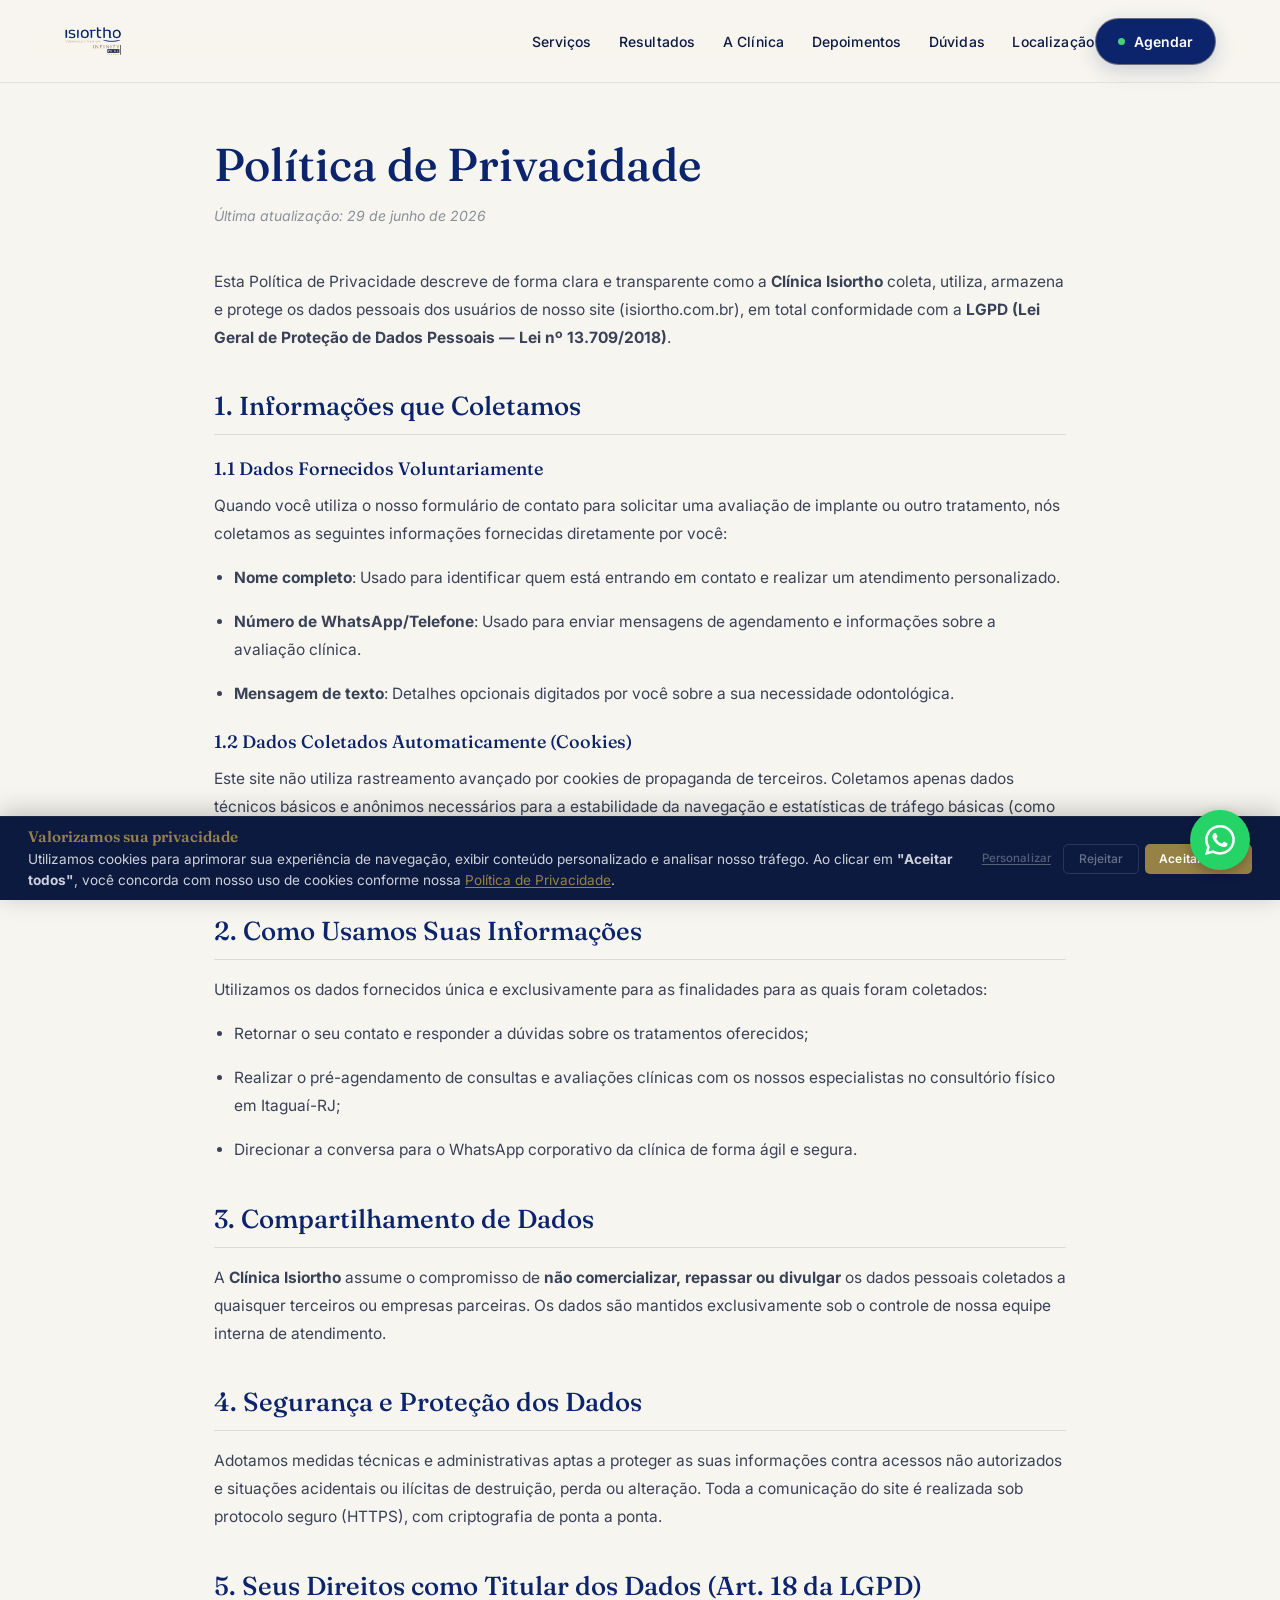
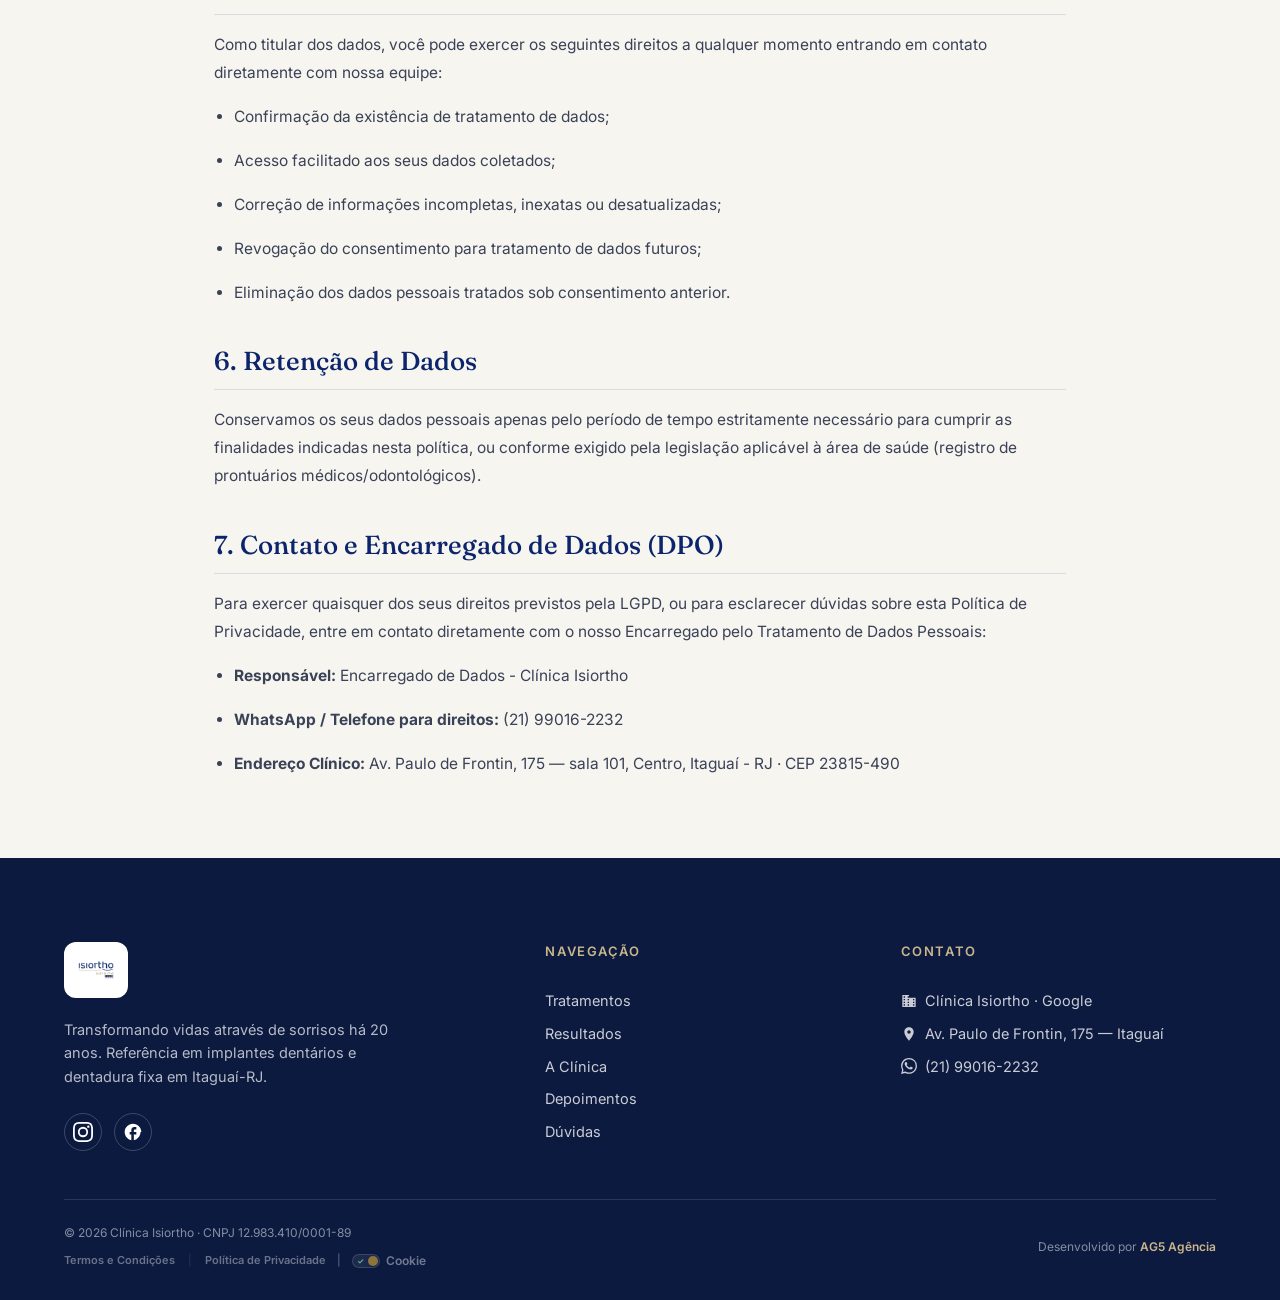
==== politica-de-privacidade.html @ 0ac26c92 "init: landing page Isiortho Odontologia Premium" ====
<!DOCTYPE html>
<html lang="pt-BR">
<head>
  <meta charset="UTF-8">
  <meta name="viewport" content="width=device-width, initial-scale=1.0">
  <title>Política de Privacidade - Clínica Isiortho</title>
  <meta name="description" content="Diretrizes de privacidade e proteção de dados da Clínica Isiortho Odontologia Premium, em total conformidade com a LGPD.">
  <link rel="shortcut icon" href="Assets/favicon-isiortho.ico" type="image/x-icon">
  <link rel="preconnect" href="https://fonts.googleapis.com">
  <link rel="preconnect" href="https://fonts.gstatic.com" crossorigin>
  <link href="https://fonts.googleapis.com/css2?family=Fraunces:ital,opsz,wght@0,9..144,400;0,9..144,500;0,9..144,600;0,9..144,700;1,9..144,400;1,9..144,500&family=Inter:wght@400;500;600;700&display=swap" rel="stylesheet">
  <link rel="stylesheet" href="style.css">
  <link rel="stylesheet" href="cookie-banner.css">
  <style>
    .legal-content {
      max-width: 900px;
      margin: 140px auto 80px;
      padding: 0 24px;
      color: var(--text);
    }
    .legal-content h1 {
      font-family: var(--font-title);
      font-weight: 500;
      color: var(--navy);
      font-size: clamp(32px, 4vw, 46px);
      line-height: 1.1;
      margin-bottom: 12px;
    }
    .legal-content .update-date {
      font-size: 14px;
      font-style: italic;
      color: var(--gray);
      margin-bottom: 40px;
    }
    .legal-content h2 {
      font-family: var(--font-title);
      font-weight: 500;
      color: var(--navy);
      font-size: clamp(20px, 2.5vw, 26px);
      margin-top: 36px;
      margin-bottom: 16px;
      border-bottom: 1px solid rgba(12, 36, 108, 0.12);
      padding-bottom: 8px;
    }
    .legal-content h3 {
      font-family: var(--font-title);
      font-weight: 500;
      color: var(--navy);
      font-size: 18px;
      margin-top: 20px;
      margin-bottom: 10px;
    }
    .legal-content p, .legal-content li {
      font-size: 15.5px;
      line-height: 1.8;
      margin-bottom: 16px;
    }
    .legal-content ul {
      margin-left: 20px;
      margin-bottom: 16px;
    }
    .nav.is-solid-always {
      background: rgba(247, 245, 239, 0.94);
      backdrop-filter: blur(14px);
      box-shadow: 0 1px 0 rgba(12, 36, 108, 0.08);
      padding: 12px var(--pad-x);
    }
  </style>
</head>
<body>

<!-- NAVBAR -->
<header class="nav is-solid-always" id="nav">
  <a href="index.html" class="nav__logo">
    <picture>
      <source media="(max-width: 920px)" srcset="Assets/logo-mobile-isiortho.webp">
      <img src="Assets/logo-desktop-isiortho.webp" alt="Isiortho Odontologia Premium">
    </picture>
  </a>
  <nav class="nav__links">
    <a href="index.html#servicos">Serviços</a>
    <a href="index.html#galeria">Resultados</a>
    <a href="index.html#sobre">A Clínica</a>
    <a href="index.html#depoimentos">Depoimentos</a>
    <a href="index.html#faq">Dúvidas</a>
    <a href="index.html#localizacao">Localização</a>
  </nav>
  <a href="https://wa.me/5521990162232?text=Ol%C3%A1%2C%20vim%20atrav%C3%A9s%20do%20site%20e%20gostaria%20de%20uma%20informa%C3%A7%C3%A3o." target="_blank" rel="noopener" class="btn-cta nav__cta"><span class="dot"></span>Agendar</a>
</header>

<main class="legal-content">
  <h1>Política de Privacidade</h1>
  <p class="update-date">Última atualização: 29 de junho de 2026</p>
  <p>Esta Política de Privacidade descreve de forma clara e transparente como a <strong>Clínica Isiortho</strong> coleta, utiliza, armazena e protege os dados pessoais dos usuários de nosso site (isiortho.com.br), em total conformidade com a <strong>LGPD (Lei Geral de Proteção de Dados Pessoais — Lei nº 13.709/2018)</strong>.</p>

  <section>
    <h2>1. Informações que Coletamos</h2>
    <h3>1.1 Dados Fornecidos Voluntariamente</h3>
    <p>Quando você utiliza o nosso formulário de contato para solicitar uma avaliação de implante ou outro tratamento, nós coletamos as seguintes informações fornecidas diretamente por você:</p>
    <ul>
      <li><strong>Nome completo</strong>: Usado para identificar quem está entrando em contato e realizar um atendimento personalizado.</li>
      <li><strong>Número de WhatsApp/Telefone</strong>: Usado para enviar mensagens de agendamento e informações sobre a avaliação clínica.</li>
      <li><strong>Mensagem de texto</strong>: Detalhes opcionais digitados por você sobre a sua necessidade odontológica.</li>
    </ul>
    
    <h3>1.2 Dados Coletados Automaticamente (Cookies)</h3>
    <p>Este site não utiliza rastreamento avançado por cookies de propaganda de terceiros. Coletamos apenas dados técnicos básicos e anônimos necessários para a estabilidade da navegação e estatísticas de tráfego básicas (como navegador utilizado, tipo de dispositivo e páginas visitadas) para fins de melhoria de usabilidade e segurança da aplicação.</p>
  </section>

  <section>
    <h2>2. Como Usamos Suas Informações</h2>
    <p>Utilizamos os dados fornecidos única e exclusivamente para as finalidades para as quais foram coletados:</p>
    <ul>
      <li>Retornar o seu contato e responder a dúvidas sobre os tratamentos oferecidos;</li>
      <li>Realizar o pré-agendamento de consultas e avaliações clínicas com os nossos especialistas no consultório físico em Itaguaí-RJ;</li>
      <li>Direcionar a conversa para o WhatsApp corporativo da clínica de forma ágil e segura.</li>
    </ul>
  </section>

  <section>
    <h2>3. Compartilhamento de Dados</h2>
    <p>A <strong>Clínica Isiortho</strong> assume o compromisso de <strong>não comercializar, repassar ou divulgar</strong> os dados pessoais coletados a quaisquer terceiros ou empresas parceiras. Os dados são mantidos exclusivamente sob o controle de nossa equipe interna de atendimento.</p>
  </section>

  <section>
    <h2>4. Segurança e Proteção dos Dados</h2>
    <p>Adotamos medidas técnicas e administrativas aptas a proteger as suas informações contra acessos não autorizados e situações acidentais ou ilícitas de destruição, perda ou alteração. Toda a comunicação do site é realizada sob protocolo seguro (HTTPS), com criptografia de ponta a ponta.</p>
  </section>

  <section>
    <h2>5. Seus Direitos como Titular dos Dados (Art. 18 da LGPD)</h2>
    <p>Como titular dos dados, você pode exercer os seguintes direitos a qualquer momento entrando em contato diretamente com nossa equipe:</p>
    <ul>
      <li>Confirmação da existência de tratamento de dados;</li>
      <li>Acesso facilitado aos seus dados coletados;</li>
      <li>Correção de informações incompletas, inexatas ou desatualizadas;</li>
      <li>Revogação do consentimento para tratamento de dados futuros;</li>
      <li>Eliminação dos dados pessoais tratados sob consentimento anterior.</li>
    </ul>
  </section>

  <section>
    <h2>6. Retenção de Dados</h2>
    <p>Conservamos os seus dados pessoais apenas pelo período de tempo estritamente necessário para cumprir as finalidades indicadas nesta política, ou conforme exigido pela legislação aplicável à área de saúde (registro de prontuários médicos/odontológicos).</p>
  </section>

  <section>
    <h2>7. Contato e Encarregado de Dados (DPO)</h2>
    <p>Para exercer quaisquer dos seus direitos previstos pela LGPD, ou para esclarecer dúvidas sobre esta Política de Privacidade, entre em contato diretamente com o nosso Encarregado pelo Tratamento de Dados Pessoais:</p>
    <ul>
      <li><strong>Responsável:</strong> Encarregado de Dados - Clínica Isiortho</li>
      <li><strong>WhatsApp / Telefone para direitos:</strong> (21) 99016-2232</li>
      <li><strong>Endereço Clínico:</strong> Av. Paulo de Frontin, 175 — sala 101, Centro, Itaguaí - RJ · CEP 23815-490</li>
    </ul>
  </section>
</main>

<!-- FOOTER -->
<footer class="footer">
  <div class="footer__top">
    <div class="footer__brand">
      <img src="Assets/logo-desktop-isiortho.webp" alt="Isiortho">
      <p>Transformando vidas através de sorrisos há 20 anos. Referência em implantes dentários e dentadura fixa em Itaguaí-RJ.</p>
      <div class="footer__social" style="margin-top: 1.5rem;">
        <a href="https://www.instagram.com/isiorthoitaguai/" target="_blank" rel="noopener" aria-label="Instagram">
          <svg viewBox="0 0 24 24" width="20" height="20" fill="currentColor"><path d="M12 2.163c3.204 0 3.584.012 4.85.07 3.252.148 4.771 1.691 4.919 4.919.058 1.265.069 1.645.069 4.849 0 3.205-.012 3.584-.069 4.849-.149 3.225-1.664 4.771-4.919 4.919-1.266.058-1.644.07-4.85.07-3.204 0-3.584-.012-4.849-.07-3.26-.149-4.771-1.699-4.919-4.92-.058-1.265-.07-1.644-.07-4.849 0-3.204.013-3.583.07-4.849.149-3.227 1.664-4.771 4.919-4.919 1.266-.057 1.645-.069 4.849-.069zM12 0C8.741 0 8.333.014 7.053.072 2.695.272.273 2.69.073 7.051.014 8.333 0 8.741 0 12c0 3.259.014 3.668.072 4.948.2 4.358 2.618 6.78 6.98 6.98 1.281.058 1.689.072 4.948.072 3.259 0 3.668-.014 4.948-.072 4.354-.2 6.782-2.618 6.979-6.98.059-1.28.073-1.689.073-4.948 0-3.259-.014-3.667-.072-4.947-.196-4.354-2.617-6.78-6.979-6.98C15.668.014 15.259 0 12 0zm0 5.838a6.162 6.162 0 1 0 0 12.324 6.162 6.162 0 0 0 0-12.324zM12 16a4 4 0 1 1 0-8 4 4 0 0 1 0 8zm6.406-11.845a1.44 1.44 0 1 0 0 2.881 1.44 1.44 0 0 0 0-2.881z"/></svg>
        </a>
        <a href="https://web.facebook.com/isiortho/" target="_blank" rel="noopener" aria-label="Facebook">
          <svg viewBox="0 0 24 24" width="20" height="20" fill="currentColor"><path d="M22 12c0-5.52-4.48-10-10-10S2 6.48 2 12c0 4.84 3.44 8.87 8 9.8V15H8v-3h2V9.5C10 7.57 11.57 6 13.5 6H16v3h-2c-.55 0-1 .45-1 1V12h3v3h-3v6.8c4.56-.93 8-4.96 8-9.8z"/></svg>
        </a>
      </div>
    </div>
    <div class="footer__col">
      <div class="footer__h">Navegação</div>
      <a href="index.html#servicos">Tratamentos</a>
      <a href="index.html#galeria">Resultados</a>
      <a href="index.html#sobre">A Clínica</a>
      <a href="index.html#depoimentos">Depoimentos</a>
      <a href="index.html#faq">Dúvidas</a>
    </div>
    <div class="footer__col">
      <div class="footer__h">Contato</div>
      
      <a href="https://share.google/BobRHgXNTQCDAgNDg" target="_blank" rel="noopener noreferrer" style="display: inline-flex; align-items: center; gap: 0.5rem;">
        <svg viewBox="0 0 24 24" width="16" height="16" fill="currentColor" style="flex-shrink:0;"><path d="M12 7V3H2v18h20V7H12zM6 19H4v-2h2v2zm0-4H4v-2h2v2zm0-4H4V9h2v2zm0-4H4V5h2v2zm6 12h-2v-2h2v2zm0-4h-2v-2h2v2zm0-4h-2V9h2v2zm0-4h-2V5h2v2zm8 12h-2v-2h2v2zm0-4h-2v-2h2v2zm0-4h-2V9h2v2z"/></svg>
        <span>Clínica Isiortho · Google</span>
      </a>
      
      <a href="https://www.google.com/maps?daddr=Av.+Paulo+de+Frontin,+175+-+101+-+Centro,+Itagua%C3%AD+-+RJ,+23815-490" target="_blank" rel="noopener noreferrer" style="display: inline-flex; align-items: center; gap: 0.5rem;">
        <svg viewBox="0 0 24 24" width="16" height="16" fill="currentColor" style="flex-shrink:0;"><path d="M12 2C8.13 2 5 5.13 5 9c0 5.25 7 13 7 13s7-7.75 7-13c0-3.87-3.13-7-7-7zm0 9.5c-1.38 0-2.5-1.12-2.5-2.5s1.12-2.5 2.5-2.5 2.5 1.12 2.5 2.5-1.12 2.5-2.5 2.5z"/></svg>
        <span>Av. Paulo de Frontin, 175 — Itaguaí</span>
      </a>
      
      <a href="https://wa.me/5521990162232?text=Ol%C3%A1%2C%20vim%20atrav%C3%A9s%20do%20site%20e%20gostaria%20de%20uma%20informa%C3%A7%C3%A3o." target="_blank" rel="noopener" style="display: inline-flex; align-items: center; gap: 0.5rem;">
        <svg viewBox="0 0 24 24" width="16" height="16" fill="currentColor" style="flex-shrink:0;"><path d="M.06 24l1.68-6.13A11.86 11.86 0 0 1 .14 11.9C.14 5.34 5.48 0 12.04 0a11.82 11.82 0 0 1 8.4 3.49 11.8 11.8 0 0 1 3.48 8.42c0 6.56-5.34 11.9-11.9 11.9a11.9 11.9 0 0 1-5.68-1.45L.06 24zM6.6 20.13c1.68 1 3.28 1.6 5.43 1.6 5.45 0 9.9-4.43 9.9-9.9a9.9 9.9 0 0 0-16.9-7A9.82 9.82 0 0 0 2.14 11.9c0 2.24.63 3.92 1.7 5.6l-1 3.63 3.76-1zM17.5 14.3c-.07-.12-.27-.2-.56-.34-.3-.15-1.76-.87-2.03-.97-.27-.1-.47-.15-.67.15-.2.3-.77.97-.94 1.16-.17.2-.35.22-.64.07-.3-.15-1.25-.46-2.38-1.47-.88-.78-1.47-1.76-1.65-2.06-.17-.3-.02-.46.13-.6.13-.14.3-.35.45-.52.15-.18.2-.3.3-.5.1-.2.05-.37-.02-.52-.08-.15-.67-1.6-.92-2.2-.24-.58-.49-.5-.67-.5l-.57-.02c-.2 0-.52.07-.8.37-.27.3-1.04 1.02-1.04 2.48s1.07 2.88 1.22 3.08c.15.2 2.1 3.2 5.08 4.49.71.3 1.26.49 1.7.63.71.22 1.36.2 1.87.12.57-.08 1.76-.72 2-1.41.25-.7.25-1.29.18-1.41z"/></svg>
        <span>(21) 99016-2232</span>
      </a>
    </div>
  </div>
  <div class="footer__credits">
    <div style="display: flex; flex-direction: column; gap: 4px;">
      <span style="font-size: 0.75rem; color: rgba(255,255,255, 0.5);">&copy; 2026 Clínica Isiortho · CNPJ 12.983.410/0001-89</span>
      <div class="footer-legal-links">
        <a href="termos-e-condicoes.html">Termos e Condições</a>
        <span style="margin: 0 10px; opacity: 0.3;">|</span>
        <a href="politica-de-privacidade.html">Política de Privacidade</a>
        <span style="margin: 0 8px;">|</span>
        <a href="#" id="ck-prefs-link" style="text-decoration:none; color:inherit; display:inline-flex; align-items:center; gap:6px; font-size: 0.75rem; color: rgba(255,255,255,0.6);">
          <span id="cookie-toggle" style="display:inline-flex; align-items:center; width:28px; height:14px; background:rgba(255,255,255,0.1); border-radius:10px; padding:2px; border:1px solid rgba(255,255,255,0.2); position:relative; font-size:8px; font-weight:bold;">
            <span style="color:#86EFAC; margin-left:2px;">✓</span>
            <span style="color:#FCA5A5; margin-left:auto; margin-right:2px;">✕</span>
            <span id="cookie-toggle-dot" style="position:absolute; left:15px; width:10px; height:10px; background:#C49A3C; border-radius:50%; box-shadow:0 0 5px rgba(0,0,0,0.3); transition:left 0.2s ease;"></span>
          </span>
          Cookie
        </a>
      </div>
    </div>
    <span style="font-size: 0.75rem; color: rgba(255,255,255, 0.5); white-space: nowrap;">Desenvolvido por <a href="https://www.ag5agencia.com.br" target="_blank" rel="noopener" style="color: var(--champ); font-weight: 600; text-decoration: none; transition: opacity 0.2s ease;">AG5 Agência</a></span>
  </div>
</footer>

<!-- WhatsApp Premium Experience -->
<div class="wa-premium-container">
    <!-- Balão de Mensagem Glassmorphism -->
    <div id="wa-message-bubble" class="wa-bubble">
        <button class="wa-close" id="wa-close-btn" aria-label="Fechar">&times;</button>
        
        <div class="wa-content">
            <div class="wa-header">
                <div class="wa-avatar-wrapper">
                    <img src="Assets/logo-mobile-isiortho.webp" alt="Atendimento Isiortho" class="wa-avatar">
                    <span class="wa-status-dot"></span>
                </div>
                <div class="wa-info">
                    <span class="wa-name">Atendimento Isiortho</span>
                    <span class="wa-status-text">Online agora</span>
                </div>
            </div>

            <!-- Estado de Digitação -->
            <div id="wa-typing" class="wa-typing">
                <span></span><span></span><span></span>
            </div>

            <!-- Mensagem Real (Escondida inicialmente) -->
            <div id="wa-real-message" class="wa-message-text" style="display: none;">
                <p>Olá! Gostaria de tirar dúvidas sobre implantes dentários ou agendar uma avaliação com nossos especialistas?</p>
            </div>
        </div>
    </div>
    
    <!-- Botão Flutuante Orgânico (Mantido Circular) -->
    <a href="https://wa.me/5521990162232?text=Ol%C3%A1%2C%20vim%20atrav%C3%A9s%20do%20site%20e%20gostaria%20de%20uma%20informa%C3%A7%C3%A3o." class="wa-float-btn" target="_blank" rel="noopener noreferrer" id="wa-main-btn" role="button" aria-label="Falar pelo WhatsApp">
        <svg viewBox="0 0 16 16" width="30" height="30" fill="currentColor">
            <path d="M13.601 2.326A7.85 7.85 0 0 0 7.994 0C3.627 0 .068 3.558.064 7.926c0 1.399.366 2.76 1.057 3.965L0 16l4.204-1.102a7.9 7.9 0 0 0 3.79.965h.004c4.368 0 7.926-3.558 7.93-7.93A7.9 7.9 0 0 0 13.6 2.326zM7.994 14.521a6.6 6.6 0 0 1-3.356-.92l-.24-.144-2.494.654.666-2.433-.156-.251a6.56 6.56 0 0 1-1.007-3.505c0-3.626 2.957-6.584 6.591-6.584a6.56 6.56 0 0 1 4.66 1.931 6.56 6.56 0 0 1 1.928 4.66c-.004 3.639-2.961 6.592-6.592 6.592m3.615-4.934c-.197-.099-1.17-.578-1.353-.646-.182-.065-.315-.099-.445.099-.133.197-.513.646-.627.775-.114.133-.232.148-.43.05-.197-.1-.836-.308-1.592-.985-.59-.525-.985-1.175-1.103-1.372-.114-.198-.011-.304.088-.403.087-.088.197-.232.296-.346.1-.114.133-.198.198-.33.065-.134.034-.248-.015-.347-.05-.099-.445-1.076-.612-1.47-.16-.389-.323-.335-.445-.34-.114-.007-.247-.007-.38-.007a.73.73 0 0 0-.529.247c-.182.198-.691.677-.691 1.654s.71 1.916.81 2.049c.098.133 1.394 2.132 3.383 2.992.47.205.84.326 1.129.418.475.152.904.129 1.246.08.38-.058 1.171-.48 1.338-.943.164-.464.164-.86.114-.943-.049-.084-.182-.133-.38-.232"/>
        </svg>
        <span class="wa-badge" id="wa-notification">1</span>
    </a>
</div>

<!-- ========== COOKIE BANNER (LGPD/GDPR) ========== -->
<div id="ck-banner" class="ck-banner" role="dialog" aria-modal="true" aria-label="Aviso de cookies" aria-live="polite" aria-hidden="true">
    <div class="ck-banner__inner">
        <div class="ck-banner__content">
            <h2 class="ck-banner__title">Valorizamos sua privacidade</h2>
            <p class="ck-banner__text">
                Utilizamos cookies para aprimorar sua experiência de navegação, exibir conteúdo
                personalizado e analisar nosso tráfego. Ao clicar em <strong>"Aceitar todos"</strong>,
                você concorda com nosso uso de cookies conforme nossa
                <a href="politica-de-privacidade.html" class="ck-banner__link">Política de Privacidade</a>.
            </p>
        </div>
        <div class="ck-banner__actions">
            <button id="ck-customize" class="ck-btn ck-btn--ghost">Personalizar</button>
            <button id="ck-reject" class="ck-btn ck-btn--outline">Rejeitar</button>
            <button id="ck-accept-all" class="ck-btn ck-btn--primary">Aceitar todos</button>
        </div>
    </div>
</div>

<!-- ========== MODAL DE PERSONALIZAÇÃO ========== -->
<div id="ck-modal" class="ck-modal" role="dialog" aria-modal="true" aria-label="Personalizar preferências de cookies" aria-hidden="true">
    <div class="ck-modal__overlay" id="ck-modal-overlay"></div>
    <div class="ck-modal__box">

        <div class="ck-modal__header">
            <h2 class="ck-modal__title">Personalizar preferências de consentimento</h2>
            <button class="ck-modal__close" id="ck-modal-close" aria-label="Fechar modal">
                <svg width="18" height="18" viewBox="0 0 24 24" fill="none" aria-hidden="true">
                    <path d="M18 6L6 18M6 6l12 12" stroke="currentColor" stroke-width="2" stroke-linecap="round" stroke-linejoin="round" />
                </svg>
            </button>
        </div>

        <div class="ck-modal__body">
            <p class="ck-modal__intro">
                Utilizamos cookies para ajudar você a navegar com eficiência e executar certas funções.
                Os cookies classificados como <strong>"Necessário"</strong> são essenciais para o
                funcionamento básico do site e não podem ser desativados.
            </p>

            <div class="ck-category">
                <div class="ck-category__header">
                    <div class="ck-category__info">
                        <h3 class="ck-category__name">Necessário</h3>
                        <p class="ck-category__desc">
                            Essenciais para o funcionamento do site. Não armazenam dados pessoalmente identificáveis.
                        </p>
                    </div>
                    <span class="ck-category__badge">Sempre ativo</span>
                </div>
            </div>

            <div class="ck-category">
                <div class="ck-category__header">
                    <div class="ck-category__info">
                        <h3 class="ck-category__name">Funcional</h3>
                        <p class="ck-category__desc">
                            Ajudam a executar funcionalidades como compartilhamento em mídia social e recursos de terceiros.
                        </p>
                    </div>
                    <label class="ck-toggle" aria-label="Ativar cookies funcionais">
                        <input type="checkbox" id="ck-functional" name="functional">
                        <span class="ck-toggle__slider"></span>
                    </label>
                </div>
            </div>

            <div class="ck-category">
                <div class="ck-category__header">
                    <div class="ck-category__info">
                        <h3 class="ck-category__name">Analítico</h3>
                        <p class="ck-category__desc">
                            Usados para entender como os visitantes interagem com o site (visitantes, taxa de rejeição, etc.).
                        </p>
                    </div>
                    <label class="ck-toggle" aria-label="Ativar cookies analíticos">
                        <input type="checkbox" id="ck-analytics" name="analytics">
                        <span class="ck-toggle__slider"></span>
                    </label>
                </div>
            </div>

            <div class="ck-category">
                <div class="ck-category__header">
                    <div class="ck-category__info">
                        <h3 class="ck-category__name">Desempenho</h3>
                        <p class="ck-category__desc">
                            Analisam índices de desempenho do site para oferecer melhor experiência ao visitante.
                        </p>
                    </div>
                    <label class="ck-toggle" aria-label="Ativar cookies de desempenho">
                        <input type="checkbox" id="ck-performance" name="performance">
                        <span class="ck-toggle__slider"></span>
                    </label>
                </div>
            </div>

            <div class="ck-category">
                <div class="ck-category__header">
                    <div class="ck-category__info">
                        <h3 class="ck-category__name">Publicidade</h3>
                        <p class="ck-category__desc">
                            Entregam anúncios personalizados com base nas páginas visitadas anteriormente.
                        </p>
                    </div>
                    <label class="ck-toggle" aria-label="Ativar cookies de publicidade">
                        <input type="checkbox" id="ck-advertising" name="advertising">
                        <span class="ck-toggle__slider"></span>
                    </label>
                </div>
            </div>

        </div>

        <div class="ck-modal__footer">
            <button id="ck-modal-reject" class="ck-btn ck-btn--outline">Rejeitar</button>
            <button id="ck-modal-save" class="ck-btn ck-btn--ghost">Salvar Preferências</button>
            <button id="ck-modal-accept-all" class="ck-btn ck-btn--primary">Aceitar todos</button>
        </div>

    </div>
</div>

<button id="ck-prefs-btn" class="ck-prefs-btn" aria-label="Preferências de cookies" style="display:none;">Cookies</button>

<script src="script.js"></script>
<script src="cookie-banner.js" defer></script>
</body>

</body>
</html>
---- style.css ----
/* ===========================================================
   ISIORTHO ODONTOLOGIA PREMIUM — style.css
   Premium Clinical Editorial · marinho + dourado + marfim
   =========================================================== */

:root{
  --navy:#0C246C;
  --navy-d:#0C1A40;
  --gold:#968246;
  --champ:#C9B68C;
  --ivory:#F7F5EF;
  --gray:#8A8F99;
  --ink:#101524;
  --text:#3a4258;

  --font-title:'Fraunces',Georgia,serif;
  --font-body:'Inter',system-ui,-apple-system,sans-serif;

  --pad-x:clamp(24px,5vw,72px);
  --sec-y:clamp(72px,9vw,130px);
  --ease:cubic-bezier(.16,1,.3,1);
}

/* ---------- Base ---------- */
*{box-sizing:border-box;margin:0;padding:0}
html{scroll-behavior:smooth}
body{
  font-family:var(--font-body);
  color:var(--ink);
  background:var(--ivory);
  line-height:1.5;
  overflow-x:hidden;
  -webkit-font-smoothing:antialiased;
}
img{max-width:100%;display:block}
a{color:inherit}
em{font-style:italic}

/* ---------- Shared atoms ---------- */
.eyebrow{
  display:inline-flex;align-items:center;gap:10px;
  font-size:13px;font-weight:600;letter-spacing:.14em;text-transform:uppercase;
  color:var(--gold);margin-bottom:20px;
}
.eyebrow--champ{color:var(--champ)}
.rule{width:30px;height:1.5px;background:var(--gold);display:inline-block}
.eyebrow--champ .rule{background:var(--champ)}

.section-title{
  font-family:var(--font-title);font-weight:500;
  font-size:clamp(28px,3.6vw,50px);line-height:1.1;letter-spacing:-.01em;
  color:var(--navy);text-wrap:balance;
}
.section-title--light{color:#fff}

.btn-cta{
  display:inline-flex;align-items:center;gap:9px;
  background:var(--navy);color:#fff;text-decoration:none;
  font-size:14px;font-weight:600;padding:12px 22px;border-radius:999px;
  border:1px solid rgba(201,182,140,.5);
  box-shadow:0 6px 20px rgba(12,36,108,.18);
  transition:transform .25s var(--ease),box-shadow .25s var(--ease),background .3s var(--ease),border-color .3s var(--ease);
}
.btn-cta:hover{transform:translateY(-2px);background:linear-gradient(135deg,var(--gold),#b89a5a);border-color:transparent;box-shadow:0 14px 32px rgba(150,130,70,.4)}
.btn-cta .dot{width:7px;height:7px;border-radius:50%;background:#43d27a;box-shadow:0 0 0 0 rgba(67,210,122,.5);animation:navDot 2.2s ease-out infinite}
@keyframes navDot{0%{box-shadow:0 0 0 0 rgba(67,210,122,.5)}70%{box-shadow:0 0 0 7px rgba(67,210,122,0)}100%{box-shadow:0 0 0 0 rgba(67,210,122,0)}}

.btn-arrow{
  display:inline-flex;align-items:center;gap:12px;
  background:var(--navy);color:#fff;text-decoration:none;border:0;cursor:pointer;
  font-family:inherit;font-size:15px;font-weight:600;padding:16px 28px;border-radius:999px;
  box-shadow:0 10px 30px rgba(12,36,108,.22);
  transition:transform .25s var(--ease),box-shadow .25s var(--ease);
}
.btn-arrow:hover{transform:translateY(-3px);box-shadow:0 16px 38px rgba(12,36,108,.3)}
.btn-arrow:hover .arrow{transform:translateX(6px)}
.btn-arrow .arrow{display:inline-block;transition:transform .25s var(--ease)}
.btn-arrow--block{width:100%;justify-content:center;border-radius:10px;padding:16px;margin-top:4px}

.link-underline{
  display:inline-flex;align-items:center;gap:10px;color:var(--navy);text-decoration:none;
  font-size:15px;font-weight:600;padding:16px 4px;border-bottom:1.5px solid transparent;
  transition:border-color .25s var(--ease);
}
.link-underline:hover{border-color:var(--gold)}

/* ---------- Reveal animation ---------- */
.reveal{opacity:0;transform:translateY(34px);transition:opacity .8s var(--ease),transform .8s var(--ease)}
.reveal--left{transform:translateX(-40px)}
.reveal--right{transform:translateX(40px)}
.reveal.is-in{opacity:1;transform:none}

/* ---------- Navbar ---------- */
.nav{
  position:fixed;top:0;left:0;right:0;z-index:100;
  display:flex;align-items:center;justify-content:space-between;
  padding:16px var(--pad-x);
  background:rgba(247,245,239,.66);
  backdrop-filter:blur(12px) saturate(1.2);-webkit-backdrop-filter:blur(12px) saturate(1.2);
  box-shadow:0 1px 0 rgba(150,130,70,.14);
  transition:background .4s ease,box-shadow .4s ease,padding .4s ease,backdrop-filter .4s ease;
}
.nav.is-solid{
  background:rgba(247,245,239,.9);
  backdrop-filter:blur(16px) saturate(1.3);-webkit-backdrop-filter:blur(16px) saturate(1.3);
  box-shadow:0 1px 0 rgba(150,130,70,.22),0 12px 34px rgba(12,26,64,.08);
  padding:11px var(--pad-x);
}
.nav__logo img{height:58px;width:auto;transition:height .4s ease}
.nav.is-solid .nav__logo img{height:50px}
.nav__links{display:flex;align-items:center;gap:clamp(16px,2vw,32px);margin-left:auto}
.nav__links a{position:relative;font-size:14px;font-weight:500;color:var(--navy-d);text-decoration:none;letter-spacing:.01em;padding:6px 1px;transition:color .25s ease}
.nav__links a::after{content:"";position:absolute;left:0;right:0;bottom:0;height:1.5px;border-radius:2px;background:linear-gradient(90deg,var(--champ),var(--gold));transform:scaleX(0);transform-origin:center;transition:transform .35s var(--ease)}
.nav__links a:hover{color:var(--gold)}
.nav__links a:hover::after,.nav__links a.is-active::after{transform:scaleX(1)}
.nav__links a.is-active{color:var(--gold)}

/* ---------- Hamburger ---------- */
.nav__burger{
  display:none;
  flex-direction:column;justify-content:center;gap:5px;
  width:44px;height:44px;padding:0 9px;flex:none;
  background:none;border:0;cursor:pointer;
}
.nav__burger span{
  display:block;height:2px;width:100%;border-radius:2px;
  background:var(--navy);
  transition:transform .3s var(--ease),opacity .3s ease;
}
.nav__burger:hover span{background:var(--gold)}

/* ---------- Mobile Drawer ---------- */
.drawer-overlay{
  position:fixed;inset:0;z-index:9998;
  background:rgba(12,26,64,.5);backdrop-filter:blur(3px);
  opacity:0;visibility:hidden;
  transition:opacity .4s ease,visibility .4s ease;
}
.drawer-overlay.is-open{opacity:1;visibility:visible}

.drawer{
  position:fixed;top:0;right:0;z-index:9999;
  display:flex;flex-direction:column;
  width:min(86vw,360px);height:100%;
  padding:24px 30px 36px;
  background:var(--ivory);                 /* fundo 100% sólido */
  box-shadow:-18px 0 50px rgba(12,26,64,.18);
  transform:translateX(100%);
  transition:transform .42s var(--ease);
  overflow-y:auto;
}
.drawer.is-open{transform:translateX(0)}

.drawer__head{
  display:flex;align-items:center;justify-content:space-between;
  padding-bottom:24px;margin-bottom:10px;
  border-bottom:1px solid rgba(12,36,108,.1);
}
.drawer__logo{height:42px;width:auto}
.drawer__close{
  width:42px;height:42px;flex:none;
  display:flex;align-items:center;justify-content:center;
  background:none;border:0;cursor:pointer;
  font-size:32px;line-height:1;color:var(--navy);
  transition:color .2s ease,transform .3s var(--ease);
}
.drawer__close:hover{color:var(--gold);transform:rotate(90deg)}

.drawer__links{display:flex;flex-direction:column;margin-top:4px}
.drawer__links a{
  font-family:var(--font-title);font-weight:500;
  font-size:23px;letter-spacing:-.01em;color:var(--navy);
  text-decoration:none;padding:14px 0;opacity:.7;
  border-bottom:1px solid rgba(12,36,108,.07);
  transition:opacity .25s ease,color .25s ease,padding-left .25s var(--ease);
}
.drawer__links a:hover{opacity:1;color:var(--gold);padding-left:8px}

.drawer__cta{margin-top:auto;justify-content:center;padding:15px 22px;font-size:15px}

body.no-scroll{overflow:hidden}

/* ---------- Hero ---------- */
.hero{
  position:relative;min-height:100vh;
  display:grid;grid-template-columns:55fr 45fr;align-items:stretch;
  background:var(--ivory);
}
.hero__text{display:flex;flex-direction:column;justify-content:center;padding:clamp(96px,12vh,132px) var(--pad-x) clamp(40px,6vh,68px);position:relative;z-index:2}
.hero__emblem{position:absolute;top:clamp(84px,11vh,120px);right:6%;width:clamp(92px,8.5vw,118px);height:clamp(92px,8.5vw,118px);display:flex;align-items:center;justify-content:center;border-radius:50%;border:1px solid rgba(150,130,70,.5);background:radial-gradient(circle,rgba(150,130,70,.12),rgba(247,245,239,0) 72%);box-shadow:inset 0 0 0 6px rgba(150,130,70,.07),0 10px 30px rgba(12,26,64,.06)}
.hero__emblem::before{content:"";position:absolute;inset:7px;border-radius:50%;border:1px solid rgba(150,130,70,.3)}
.hero__emblem-star{position:relative;width:34%;height:34%;color:var(--gold);filter:drop-shadow(0 2px 5px rgba(150,130,70,.4))}
.hero__title{
  font-family:var(--font-title);font-weight:500;
  font-size:clamp(36px,4.6vw,60px);line-height:1.05;letter-spacing:-.015em;
  color:var(--navy);margin-bottom:clamp(16px,2.2vh,24px);max-width:16ch;
  clip-path:inset(0 0 100% 0);opacity:0;
  transition:clip-path .8s var(--ease),opacity .6s ease;
}
.hero__title.is-in{clip-path:inset(0);opacity:1}
.hero__title em{color:var(--gold)}
.hero__eyebrow,.hero__sub,.hero__chips,.hero__cta,.hero__proof{opacity:0;transition:opacity .7s ease,transform .7s var(--ease)}
.hero__sub,.hero__chips,.hero__cta,.hero__proof{transform:translateY(16px)}
.is-loaded .hero__eyebrow,.is-loaded .hero__sub,.is-loaded .hero__chips,.is-loaded .hero__cta,.is-loaded .hero__proof{opacity:1;transform:none}
.is-loaded .hero__sub{transition-delay:.15s}
.is-loaded .hero__chips{transition-delay:.28s}
.is-loaded .hero__cta{transition-delay:.4s}
.is-loaded .hero__proof{transition-delay:.52s}
/* eyebrow da hero como chip premium */
.hero__eyebrow{align-self:flex-start;padding:8px 16px 8px 14px;border:1px solid rgba(150,130,70,.3);border-radius:100px;background:linear-gradient(180deg,rgba(255,255,255,.6),rgba(247,245,239,.3));box-shadow:0 4px 16px rgba(12,26,64,.05);backdrop-filter:blur(4px)}
/* chips de credibilidade */
.hero__chips{list-style:none;display:flex;flex-wrap:wrap;gap:10px;margin:0 0 clamp(22px,3.2vh,34px)}
.hero__chips li{display:inline-flex;align-items:center;gap:8px;padding:9px 16px 9px 12px;border-radius:100px;border:1px solid rgba(12,36,108,.12);background:rgba(255,255,255,.55);font-size:13.5px;font-weight:600;color:var(--navy);box-shadow:0 4px 14px rgba(12,26,64,.05)}
.hero__chips svg{width:17px;height:17px;flex:0 0 auto;padding:2.5px;border-radius:50%;color:#fff;background:linear-gradient(135deg,var(--gold),#b89a5a);box-shadow:0 3px 8px rgba(150,130,70,.4)}
.hero__sub{font-size:clamp(16px,1.3vw,18px);line-height:1.58;color:var(--text);max-width:46ch;margin-bottom:clamp(18px,2.8vh,30px)}
.hero__cta{display:flex;flex-wrap:wrap;gap:14px;align-items:center}
.hero__proof{display:flex;align-items:center;gap:20px;flex-wrap:wrap}
.proof__txt{font-size:13.5px;color:var(--text)}
.proof__txt strong{color:var(--navy)}

.avatars{display:flex;align-items:center}
.avatars span{
  width:38px;height:38px;border-radius:50%;display:flex;align-items:center;justify-content:center;
  font-size:14px;font-weight:700;color:#fff;border:2px solid var(--ivory);position:relative;
  opacity:0;transform:scale(.8);transition:opacity .5s ease,transform .5s ease;
}
.avatars span:not(:first-child){margin-left:-12px}
.is-loaded .avatars span{opacity:1;transform:scale(1)}
.stars{display:flex;gap:3px;color:var(--gold);font-size:16px;margin-bottom:3px}

.hero__img{position:relative;overflow:hidden;background:var(--navy-d);clip-path:polygon(12% 0,100% 0,100% 100%,0 100%);display:flex;align-items:center;justify-content:center;padding:clamp(92px,11vh,120px) 8% clamp(40px,6vh,60px)}
/* brilho dourado atrás do reel */
.hero__img::before{content:"";position:absolute;width:130%;height:70%;top:14%;left:-12%;background:radial-gradient(ellipse at center,rgba(150,130,70,.26),transparent 60%);pointer-events:none}
/* reel vertical emoldurado — vídeo 9:16 inteiro, legenda sempre legível */
.hero__reel{position:relative;height:min(76vh,580px);aspect-ratio:9/16;border-radius:24px;overflow:hidden;border:1px solid rgba(201,182,140,.45);box-shadow:0 40px 90px rgba(0,0,0,.55),0 0 0 7px rgba(255,255,255,.05);transform:scale(1.04);transition:transform 1.2s var(--ease);z-index:1}
.is-loaded .hero__reel{transform:scale(1)}
.hero__img video{position:absolute;inset:0;width:100%;height:100%;object-fit:cover;object-position:center}
/* véu só nas pontas (topo p/ selo, base p/ nome) — preserva a legenda central */
.hero__reel-grad{position:absolute;inset:0;pointer-events:none;background:linear-gradient(180deg,rgba(12,26,64,.5) 0%,rgba(12,26,64,0) 20%,rgba(12,26,64,0) 78%,rgba(12,26,64,.72) 100%)}
/* selo "ao vivo / atendimento real" */
.hero__live{position:absolute;top:14px;left:14px;z-index:3;display:inline-flex;align-items:center;gap:8px;padding:7px 13px;border-radius:100px;background:rgba(12,26,64,.5);backdrop-filter:blur(8px);-webkit-backdrop-filter:blur(8px);border:1px solid rgba(255,255,255,.22);color:#fff;font-size:11px;font-weight:600;letter-spacing:.06em;text-transform:uppercase}
.hero__live-dot{width:8px;height:8px;border-radius:50%;background:#5ad07f;box-shadow:0 0 0 0 rgba(90,208,127,.6);animation:livePulse 2.2s ease-out infinite}
@keyframes livePulse{0%{box-shadow:0 0 0 0 rgba(90,208,127,.55)}70%{box-shadow:0 0 0 9px rgba(90,208,127,0)}100%{box-shadow:0 0 0 0 rgba(90,208,127,0)}}
/* botão de som discreto */
.hero__sound{position:absolute;top:14px;right:14px;z-index:3;width:42px;height:42px;border-radius:50%;display:flex;align-items:center;justify-content:center;color:#fff;background:rgba(12,26,64,.5);backdrop-filter:blur(8px);-webkit-backdrop-filter:blur(8px);border:1px solid rgba(255,255,255,.25);cursor:pointer;transition:background .3s var(--ease),border-color .3s var(--ease),transform .3s var(--ease)}
.hero__sound:hover{background:rgba(150,130,70,.85);border-color:rgba(201,182,140,.7);transform:translateY(-2px)}
.hero__sound svg{width:20px;height:20px}
.hero__sound-wave{opacity:0;transition:opacity .25s ease}
.hero__sound-slash{opacity:1;transition:opacity .25s ease}
.hero__sound.is-on .hero__sound-wave{opacity:1}
.hero__sound.is-on .hero__sound-slash{opacity:0}
/* nome do profissional na base do reel */
.hero__badge{position:absolute;left:0;right:0;bottom:0;z-index:3;padding:38px 18px 16px;text-align:left}
.hero__badge-name{font-family:var(--font-title);font-size:17px;font-weight:600;color:#fff;line-height:1.25;text-shadow:0 2px 12px rgba(0,0,0,.55)}
.hero__badge-role{font-size:12px;color:var(--champ);margin-top:3px;letter-spacing:.02em;text-shadow:0 2px 10px rgba(0,0,0,.5)}

/* ---------- Marquee ---------- */
.marquee{background:var(--navy);overflow:hidden;padding:16px 0;white-space:nowrap}
.marquee__track{display:inline-flex;animation:marquee 28s linear infinite}
.marquee__group{display:inline-flex;align-items:center}
.marquee__item{display:inline-flex;align-items:center}
.marquee__item span{color:var(--ivory);font-family:var(--font-title);font-size:18px;font-weight:500;padding:0 22px}
.marquee__item b{color:var(--champ);font-size:12px;font-weight:400}

/* ---------- Pain ---------- */
/* ---------- Pain / Solução — vitrine de resultados ---------- */
.pain{position:relative;background:var(--navy-d);color:#fff;padding:var(--sec-y) var(--pad-x);overflow:hidden}
.pain__glow{position:absolute;top:-180px;left:50%;transform:translateX(-50%);width:720px;height:420px;background:radial-gradient(ellipse at center,rgba(150,130,70,.18),transparent 70%);pointer-events:none}
.pain__inner{position:relative;z-index:1;max-width:1060px;margin:0 auto}
.pain__head{text-align:center;max-width:780px;margin:0 auto clamp(40px,5vw,62px)}
.pain__head .eyebrow{justify-content:center}
.pain__title{font-family:var(--font-title);font-weight:500;font-size:clamp(28px,3.6vw,48px);line-height:1.14;letter-spacing:-.01em;margin-bottom:20px}
.pain__title em{color:var(--champ)}
.pain__lead{font-size:clamp(16px,1.3vw,18px);line-height:1.65;color:rgba(255,255,255,.78);max-width:58ch;margin:0 auto}

.pain__results{display:grid;grid-template-columns:1fr 1fr;gap:clamp(20px,2.5vw,30px);max-width:840px;margin:0 auto}
.result-card{position:relative;background:rgba(255,255,255,.04);border:1px solid rgba(201,182,140,.22);border-radius:20px;overflow:hidden;box-shadow:0 30px 64px rgba(0,0,0,.42);transition:transform .5s var(--ease),box-shadow .5s var(--ease),border-color .4s ease}
.result-card:hover{transform:translateY(-8px);border-color:rgba(201,182,140,.55);box-shadow:0 46px 84px rgba(0,0,0,.55)}
.result-card__media{position:relative;overflow:hidden;aspect-ratio:5/6}
.result-card__media img{width:100%;height:100%;display:block;object-fit:cover;object-position:left center;filter:saturate(.97) contrast(1.02);transition:filter .5s var(--ease)}
.result-card:hover .result-card__media img{filter:saturate(1.06) brightness(1.04)}
/* véu cinematográfico (topo + base) para legibilidade e acabamento */
.result-card__media::after{content:"";position:absolute;inset:0;z-index:1;pointer-events:none;background:linear-gradient(180deg,rgba(12,26,64,.5) 0%,rgba(12,26,64,0) 22%,rgba(12,26,64,0) 58%,rgba(12,26,64,.86) 100%)}
/* divisória dourada com centro vazado (não cobre a logo da marca) */
.result-card__split{position:absolute;left:0;right:0;top:50%;height:1px;z-index:2;transform:translateY(-50%);background:linear-gradient(90deg,rgba(201,182,140,.75),transparent 36%,transparent 64%,rgba(201,182,140,.75))}
/* rótulos Antes / Depois */
.result-card__ba{position:absolute;z-index:3;display:inline-flex;align-items:center;font-size:10px;font-weight:700;letter-spacing:.16em;text-transform:uppercase;padding:6px 13px;border-radius:999px;backdrop-filter:blur(4px)}
.result-card__ba--antes{top:16px;left:16px;color:#fff;background:rgba(12,26,64,.5);border:1px solid rgba(255,255,255,.25)}
.result-card__ba--depois{bottom:16px;right:16px;color:var(--navy-d);background:linear-gradient(135deg,var(--champ),var(--gold));box-shadow:0 8px 22px rgba(150,130,70,.45)}
.result-card__cap{position:absolute;left:0;bottom:0;z-index:3;display:flex;align-items:center;gap:12px;padding:22px 24px;max-width:78%}
.result-card__cap::before{content:"";flex:0 0 auto;width:22px;height:2px;border-radius:2px;background:linear-gradient(90deg,var(--champ),var(--gold));box-shadow:0 1px 6px rgba(0,0,0,.4)}
.result-card__name{font-family:var(--font-title);font-size:19px;font-weight:500;color:#fff;line-height:1.2;text-shadow:0 2px 12px rgba(0,0,0,.6)}

.pain__foot{display:flex;align-items:center;justify-content:center;gap:26px;flex-wrap:wrap;margin-top:clamp(36px,4vw,54px)}
.pain__trust{display:inline-flex;align-items:center;gap:8px;font-size:13.5px;color:rgba(255,255,255,.72)}
.pain__trust strong{color:#fff;font-weight:700}
.pain__stars{color:var(--champ);letter-spacing:1.5px}

@media (max-width:560px){
  .pain__results{grid-template-columns:1fr;max-width:400px}
}

/* ---------- Services ---------- */
.services {
  background: var(--ivory);
  padding: var(--sec-y) var(--pad-x);
  position: relative;
}
.services__head {
  display: flex;
  align-items: flex-end;
  justify-content: space-between;
  gap: 30px;
  flex-wrap: wrap;
  margin-bottom: clamp(40px, 6vw, 80px);
  border-bottom: 1px solid rgba(12, 36, 108, 0.1);
  padding-bottom: 24px;
}
.services__head > div {
  max-width: 620px;
}
.services__intro {
  font-size: 15px;
  line-height: 1.6;
  color: var(--text);
  max-width: 38ch;
  opacity: 0.9;
}
.services__showcase{display:flex;flex-direction:column;gap:clamp(20px,2.4vw,30px)}

/* card base */
.srv-card{position:relative;background:#fff;border:1px solid rgba(12,36,108,.07);border-radius:22px;overflow:hidden;box-shadow:0 18px 44px rgba(12,26,64,.08);transition:transform .5s var(--ease),box-shadow .5s var(--ease)}
.srv-card:hover{transform:translateY(-8px);box-shadow:0 38px 72px rgba(12,26,64,.18)}
.srv-card__media{position:relative;overflow:hidden;background:var(--navy-d)}
.srv-card__media img{width:100%;height:100%;object-fit:cover;filter:saturate(.9) contrast(1.02) brightness(.96);transition:filter .6s var(--ease)}
.srv-card:hover .srv-card__media img{filter:saturate(1.08) contrast(1.03) brightness(1.05)}
/* véu tonal uniforme: amarra renders + fotos numa só linguagem e dá legibilidade ao número/tag */
.srv-card__media::after{content:"";position:absolute;inset:0;z-index:1;pointer-events:none;background:linear-gradient(180deg,rgba(12,26,64,.45) 0%,rgba(12,26,64,.06) 26%,rgba(12,26,64,0) 52%,rgba(12,26,64,.10) 78%,rgba(12,26,64,.34) 100%);transition:opacity .6s var(--ease)}
.srv-card:hover .srv-card__media::after{opacity:.5}
.srv-card__n{position:absolute;top:18px;left:22px;z-index:2;font-family:var(--font-title);font-style:italic;font-weight:500;font-size:32px;color:#fff;line-height:1;letter-spacing:.01em;text-shadow:0 2px 16px rgba(12,26,64,.6)}
.srv-card__tag{position:absolute;top:16px;right:16px;z-index:2;font-size:10px;font-weight:700;letter-spacing:.12em;text-transform:uppercase;color:var(--navy);background:rgba(247,245,239,.92);backdrop-filter:blur(4px);padding:7px 14px;border-radius:999px}
.srv-card__body{padding:clamp(20px,2vw,28px)}
.srv-card__body h3{font-family:var(--font-title);font-weight:500;font-size:clamp(20px,1.8vw,25px);color:var(--navy);letter-spacing:-.01em;margin-bottom:9px}
.srv-card__body p{font-size:14.5px;line-height:1.6;color:var(--text)}

/* grid 02–07 */
.services__grid{display:grid;grid-template-columns:repeat(3,1fr);gap:clamp(20px,2.4vw,30px)}
.services__grid .srv-card__media{aspect-ratio:4/3}

/* featured 01 */
.srv-card--featured{display:grid;grid-template-columns:1.02fr .98fr;align-items:stretch}
.srv-card--featured .srv-card__media{min-height:360px}
.srv-card--featured .srv-card__media img{position:absolute;inset:0;object-position:center center}
.srv-card--featured .srv-card__n{font-size:38px}
.srv-card--featured .srv-card__body{display:flex;flex-direction:column;justify-content:center;padding:clamp(30px,4vw,60px)}
.srv-card--featured h3{font-size:clamp(26px,2.8vw,38px);margin-bottom:14px}
.srv-card--featured p{font-size:16px;line-height:1.65;max-width:46ch;margin-bottom:26px}
.srv-card__label{display:inline-flex;align-items:center;gap:9px;align-self:flex-start;font-size:11px;font-weight:700;letter-spacing:.14em;text-transform:uppercase;color:var(--gold);margin-bottom:18px}
.srv-card__label::before{content:"";width:24px;height:1.5px;background:var(--gold)}
.srv-card__cta{display:inline-flex;align-items:center;gap:10px;align-self:flex-start;color:var(--navy);font-weight:600;font-size:15px;text-decoration:none;border-bottom:1.5px solid transparent;padding-bottom:3px;transition:border-color .25s var(--ease),gap .25s var(--ease)}
.srv-card__cta:hover{border-color:var(--gold);gap:14px}
.srv-card__cta span{color:var(--gold)}

/* ---------- Technology & Results ---------- */
.tech-section {
  background: #ffffff;
  padding: var(--sec-y) var(--pad-x);
  position: relative;
  overflow: hidden;
}
.tech-section__inner {
  max-width: 1240px;
  margin: 0 auto;
  display: grid;
  grid-template-columns: 1fr 1.1fr;
  gap: clamp(40px, 6vw, 90px);
  align-items: center;
}
.tech-section__text {
  max-width: 580px;
}
.tech-section__lead {
  font-size: 16px;
  line-height: 1.6;
  color: var(--text);
  margin-top: 20px;
  margin-bottom: 36px;
}
.tech-features {
  display: flex;
  flex-direction: column;
  gap: 24px;
}
.tech-feat {
  display: flex;
  gap: 20px;
  align-items: flex-start;
}
.tech-feat__num {
  font-family: var(--font-title);
  font-size: 24px;
  font-weight: 500;
  color: var(--gold);
  line-height: 1;
  background: var(--ivory);
  width: 48px;
  height: 48px;
  border-radius: 50%;
  display: flex;
  align-items: center;
  justify-content: center;
  flex-shrink: 0;
  border: 1px solid rgba(150, 130, 70, 0.15);
}
.tech-feat h3 {
  font-family: var(--font-body);
  font-size: 16px;
  font-weight: 700;
  color: var(--navy);
  margin-bottom: 6px;
}
.tech-feat p {
  font-size: 14px;
  line-height: 1.5;
  color: var(--text);
}
.tech-section__media {
  width: 100%;
}
/* ---- Showcase de vídeo único (premium) ---- */
.tech-showcase{position:relative;display:flex;align-items:center;justify-content:center;min-height:540px}
.tech-showcase__glow{position:absolute;width:440px;height:440px;border-radius:50%;background:radial-gradient(circle,rgba(150,130,70,.18),transparent 66%);z-index:0;pointer-events:none}
.tech-showcase__ring{position:absolute;width:380px;height:380px;border:1.5px solid rgba(150,130,70,.2);border-radius:50%;z-index:0;pointer-events:none;animation:spin 28s linear infinite}
.tech-video{position:relative;z-index:1;width:min(330px,80%);aspect-ratio:9/16;border-radius:26px;overflow:hidden;background:var(--navy-d);border:1px solid rgba(201,182,140,.4);box-shadow:0 44px 100px rgba(12,26,64,.36)}
.tech-video video{width:100%;height:100%;object-fit:cover;display:block}
.tech-video::after{content:"";position:absolute;inset:9px;border:1px solid rgba(247,245,239,.28);border-radius:18px;pointer-events:none;z-index:3}
.tech-video__grad{position:absolute;inset:0;z-index:1;pointer-events:none;background:linear-gradient(180deg,rgba(12,26,64,.4) 0%,rgba(12,26,64,0) 26%,rgba(12,26,64,0) 60%,rgba(12,26,64,.74) 100%)}
.tech-video__badge{position:absolute;top:16px;left:16px;z-index:4;display:inline-flex;align-items:center;gap:8px;font-size:11px;font-weight:600;letter-spacing:.03em;color:#fff;background:rgba(12,26,64,.5);backdrop-filter:blur(6px);padding:7px 13px;border-radius:999px}
.tech-video__dot{width:7px;height:7px;border-radius:50%;background:#43d27a;box-shadow:0 0 0 3px rgba(67,210,122,.3)}
.tech-video__cap{position:absolute;left:20px;right:20px;bottom:20px;z-index:4;color:#fff;font-family:var(--font-title);font-size:17px;font-weight:500;line-height:1.3;text-shadow:0 2px 12px rgba(0,0,0,.45)}
.tech-video__ctrl{position:absolute;top:50%;left:50%;transform:translate(-50%,-50%);z-index:5;width:62px;height:62px;border-radius:50%;border:1px solid rgba(255,255,255,.25);cursor:pointer;display:flex;align-items:center;justify-content:center;background:rgba(12,26,64,.42);backdrop-filter:blur(8px);color:#fff;box-shadow:0 12px 32px rgba(12,26,64,.35);transition:background .25s ease,transform .25s var(--ease),opacity .3s ease}
.tech-video__ctrl:hover{background:var(--gold);border-color:var(--gold);transform:translate(-50%,-50%) scale(1.08)}
.tech-video__ctrl svg{width:24px;height:24px;fill:currentColor}
/* play (pausado) fica sempre visível; pause (tocando) some quando o mouse sai do vídeo */
@media (hover:hover){
  .tech-video__ctrl{opacity:0;pointer-events:none}
  .tech-video:hover .tech-video__ctrl,
  .tech-video__ctrl.is-paused{opacity:1;pointer-events:auto}
}
/* controles superiores (som + expandir) — só aparecem com o vídeo tocando */
.tech-video__tools{position:absolute;top:14px;right:14px;z-index:6;display:flex;gap:8px;opacity:0;transform:translateY(-6px);pointer-events:none;transition:opacity .3s ease,transform .3s var(--ease)}
.tech-video.is-playing .tech-video__tools{opacity:1;transform:none;pointer-events:auto}
.tech-video__tool{width:38px;height:38px;border-radius:50%;border:1px solid rgba(255,255,255,.25);background:rgba(12,26,64,.5);backdrop-filter:blur(6px);color:#fff;cursor:pointer;display:flex;align-items:center;justify-content:center;transition:background .25s ease,transform .2s var(--ease)}
.tech-video__tool:hover{background:var(--gold);border-color:var(--gold);transform:scale(1.08)}
.tech-video__tool svg{width:18px;height:18px;fill:currentColor}
.tech-video__tool .ic-sound{display:none}
.tech-video__tool.is-on .ic-muted{display:none}
.tech-video__tool.is-on .ic-sound{display:block}

/* ---- Modal de vídeo (lightbox premium) ---- */
.vmodal{position:fixed;inset:0;z-index:10000;display:flex;align-items:center;justify-content:center;padding:clamp(20px,4vw,48px);opacity:0;visibility:hidden;transition:opacity .35s ease,visibility .35s ease}
.vmodal.is-open{opacity:1;visibility:visible}
.vmodal__overlay{position:absolute;inset:0;background:radial-gradient(circle at 50% 40%,rgba(12,26,64,.7),rgba(8,12,28,.86));backdrop-filter:blur(12px);cursor:pointer}
.vmodal__box{position:relative;z-index:1;display:flex;flex-direction:column;align-items:center;gap:18px;transform:translateY(18px) scale(.96);opacity:.6;transition:transform .45s var(--ease),opacity .45s ease}
.vmodal.is-open .vmodal__box{transform:none;opacity:1}
.vmodal__frame{position:relative;border-radius:24px;overflow:hidden;border:1px solid rgba(201,182,140,.45);box-shadow:0 60px 130px rgba(0,0,0,.55)}
.vmodal__frame::after{content:"";position:absolute;inset:10px;border:1px solid rgba(247,245,239,.18);border-radius:15px;pointer-events:none;z-index:2}
.vmodal__frame video{display:block;width:auto;height:auto;max-width:min(90vw,420px);max-height:80vh;background:#000}
.vmodal__cap{display:flex;flex-direction:column;align-items:center;gap:6px;color:rgba(255,255,255,.92);font-family:var(--font-title);font-size:clamp(15px,1.6vw,18px);text-align:center;text-shadow:0 2px 12px rgba(0,0,0,.4)}
.vmodal__tag{font-family:var(--font-body);font-size:11px;font-weight:700;letter-spacing:.14em;text-transform:uppercase;color:var(--champ)}
.vmodal__close{position:absolute;top:clamp(16px,2.5vw,28px);right:clamp(16px,2.5vw,28px);z-index:2;width:46px;height:46px;border-radius:50%;border:1px solid rgba(255,255,255,.25);background:rgba(255,255,255,.1);backdrop-filter:blur(6px);color:#fff;font-size:26px;line-height:1;cursor:pointer;display:flex;align-items:center;justify-content:center;transition:background .25s ease,transform .3s var(--ease),color .25s ease}
.vmodal__close:hover{background:var(--gold);border-color:var(--gold);transform:rotate(90deg)}
.tech-video__ctrl .ic-play{display:none;margin-left:2px}
.tech-video__ctrl.is-paused .ic-pause{display:none}
.tech-video__ctrl.is-paused .ic-play{display:block}
.tech-chip{position:absolute;z-index:2;display:flex;flex-direction:column;gap:3px;max-width:170px;background:rgba(255,255,255,.92);backdrop-filter:blur(10px);border:1px solid rgba(12,36,108,.08);border-radius:16px;padding:13px 17px;box-shadow:0 20px 44px rgba(12,26,64,.18)}
.tech-chip strong{font-family:var(--font-title);font-weight:500;font-size:21px;color:var(--navy);line-height:1}
.tech-chip span{font-size:11.5px;line-height:1.3;color:var(--text);font-weight:500}
.tech-chip--1{top:13%;left:0;animation:floaty 5s ease-in-out infinite}
.tech-chip--2{bottom:11%;right:0;animation:floaty 6.5s ease-in-out infinite reverse}
@keyframes floaty{0%,100%{transform:translateY(0)}50%{transform:translateY(-10px)}}
.playbtn {
  position: absolute;
  inset: 0;
  display: flex;
  align-items: center;
  justify-content: center;
  border: 0;
  cursor: pointer;
  background: linear-gradient(0deg, rgba(12, 26, 64, 0.35), rgba(12, 26, 64, 0.05));
  transition: background-color 0.3s ease;
  z-index: 2;
}
.playbtn span {
  width: 58px;
  height: 58px;
  border-radius: 50%;
  background: rgba(247, 245, 239, 0.92);
  display: flex;
  align-items: center;
  justify-content: center;
  color: var(--navy);
  font-size: 20px;
  padding-left: 4px;
  box-shadow: 0 8px 24px rgba(0, 0, 0, 0.25);
  transition: transform 0.3s var(--ease);
}
.playbtn--sm span {
  width: 48px;
  height: 48px;
  font-size: 16px;
  padding-left: 3px;
}
.playbtn:hover span {
  transform: scale(1.06);
}
.playbtn.is-hidden {
  opacity: 0;
  pointer-events: none;
}
@media (max-width: 920px) {
  .tech-section__inner {
    grid-template-columns: 1fr;
    gap: 40px;
  }
  .tech-section__text {
    max-width: 100%;
  }
  .tech-showcase { min-height: 500px; }
}
@media (max-width: 480px) {
  .tech-showcase { min-height: 460px; }
  .tech-video { width: min(280px, 86%); }
  .tech-chip { padding: 10px 13px; max-width: 140px; }
  .tech-chip strong { font-size: 18px; }
  .tech-chip--1 { left: -4px; }
  .tech-chip--2 { right: -4px; }
}

/* ---------- About ---------- */
.about{background:var(--ivory);padding:var(--sec-y) var(--pad-x);display:grid;grid-template-columns:1fr 1fr;gap:clamp(36px,6vw,90px);align-items:center;max-width:1240px;margin:0 auto}
.about__fig{position:relative}
.about__photo{border-radius:18px;overflow:hidden;box-shadow:0 30px 70px rgba(12,26,64,.18)}
.about__photo img{aspect-ratio:1/1;object-fit:cover}
.about__chip{position:absolute;bottom:-26px;right:-18px;background:var(--navy);color:#fff;border-radius:14px;padding:18px 24px;box-shadow:0 16px 40px rgba(12,36,108,.3)}
.about__chip-n{font-family:var(--font-title);font-size:30px;font-weight:500;line-height:1;display:block}
.about__chip-n span{color:var(--champ)}
.about__chip-l{font-size:12px;letter-spacing:.04em;color:rgba(255,255,255,.8);margin-top:2px;display:block}
.about__lead{font-size:16px;line-height:1.65;color:var(--text);margin-bottom:36px;max-width:48ch}
.counters{display:grid;grid-template-columns:repeat(2,1fr);gap:28px 36px}
.counter__n{display:flex;align-items:baseline;gap:2px;font-family:var(--font-title);font-weight:500;font-size:clamp(34px,4vw,52px);color:var(--navy);line-height:1}
.counter__suffix{color:var(--gold)}
.counter__l{font-size:14px;color:var(--text);margin-top:6px}

/* ---------- Reviews ---------- */
.reviews{background:var(--navy-d);color:#fff;padding:var(--sec-y) var(--pad-x);overflow:hidden}
.reviews__inner{max-width:1080px;margin:0 auto;position:relative}
.reviews__head{display:flex;align-items:flex-end;justify-content:space-between;gap:24px;flex-wrap:wrap;margin-bottom:46px}
.google-badge{display:flex;align-items:center;gap:12px;background:rgba(247,245,239,.08);border:1px solid rgba(255,255,255,.12);border-radius:14px;padding:14px 18px}
.google-badge svg{width:24px;height:24px;flex-shrink:0}
.google-badge__n{font-size:18px;font-weight:700;line-height:1}
.google-badge__l{font-size:12px;color:rgba(255,255,255,.65)}
.carousel{position:relative;min-height:240px}
.slide{position:absolute;inset:0;opacity:0;transition:opacity .5s ease-in-out;pointer-events:none}
.slide.is-active{position:relative;opacity:1;pointer-events:auto}
.slide__stars{display:flex;gap:4px;color:var(--gold);font-size:18px;margin-bottom:20px}
.slide blockquote{font-family:var(--font-title);font-weight:400;font-size:clamp(20px,2.4vw,30px);line-height:1.4;letter-spacing:-.01em;color:#fff;margin-bottom:24px;max-width:48ch}
.slide figcaption{display:flex;align-items:center;gap:14px}
.slide__av{width:46px;height:46px;border-radius:50%;background:var(--gold);color:var(--navy-d);display:flex;align-items:center;justify-content:center;font-weight:700;font-size:17px}
.slide__name{font-weight:600;font-size:15px}
.slide__time{font-size:13px;color:rgba(255,255,255,.6)}
.carousel__nav{display:flex;align-items:center;gap:16px;margin-top:34px}
.cbtn{width:46px;height:46px;border-radius:50%;border:1px solid rgba(255,255,255,.25);background:transparent;color:#fff;font-size:18px;cursor:pointer;transition:background .25s ease,border-color .25s ease}
.cbtn:hover{background:rgba(255,255,255,.12);border-color:rgba(255,255,255,.5)}
.dots{display:flex;gap:8px;margin-left:8px}
.dots button{width:9px;height:9px;border-radius:999px;border:0;padding:0;cursor:pointer;background:rgba(255,255,255,.3);transition:background .3s ease,width .3s ease}
.dots button.is-active{background:var(--gold);width:22px}
.reviews__link{margin-left:auto;font-size:14px;color:var(--champ);text-decoration:none;font-weight:600;border-bottom:1px solid rgba(150,130,70,.5);padding-bottom:2px}

/* ---------- Tour ---------- */
.tour{background:#fff;padding:var(--sec-y) var(--pad-x);display:grid;grid-template-columns:1fr 1.4fr;gap:clamp(30px,5vw,64px);align-items:center;max-width:1240px;margin:0 auto}
.tour__lead{font-size:16px;line-height:1.65;color:var(--text);max-width:42ch;margin-top:20px}
.tour__embed{border-radius:18px;overflow:hidden;box-shadow:0 30px 70px rgba(12,26,64,.16)}
.tour__embed iframe{display:block}

/* ---------- FAQ ---------- */
.faq{background:var(--ivory);padding:var(--sec-y) var(--pad-x)}
.faq__head{text-align:center;margin-bottom:clamp(40px,5vw,60px)}
.faq__list{max-width:880px;margin:0 auto}
.faq__item{border-bottom:1px solid rgba(12,36,108,.14)}
.faq__item summary{list-style:none;display:flex;align-items:center;justify-content:space-between;gap:20px;padding:24px 0;cursor:pointer;font-family:var(--font-title);font-size:clamp(17px,1.7vw,21px);font-weight:500;color:var(--navy)}
.faq__item summary::-webkit-details-marker{display:none}
.faq__ico{flex-shrink:0;width:30px;height:30px;border-radius:50%;border:1px solid rgba(150,130,70,.45);display:flex;align-items:center;justify-content:center;color:var(--gold);font-size:18px;transition:transform .3s ease,background .3s ease,color .3s ease}
.faq__item[open] .faq__ico{transform:rotate(180deg);background:var(--gold);color:#fff}
.faq__item p{padding:0 0 24px;font-size:15.5px;line-height:1.65;color:var(--text);max-width:64ch}

/* ---------- Form Section (premium) ---------- */
.form-section{position:relative;background:linear-gradient(180deg,#fff 0%,var(--ivory) 100%);padding:var(--sec-y) var(--pad-x);overflow:hidden}
.form-section::before{content:"";position:absolute;top:-140px;right:-110px;width:440px;height:440px;border-radius:50%;background:radial-gradient(circle,rgba(150,130,70,.12),transparent 68%);pointer-events:none}
.form-section::after{content:"";position:absolute;left:-90px;bottom:-110px;width:320px;height:320px;border:1.5px solid rgba(150,130,70,.16);border-radius:50%;pointer-events:none}
.form-section__grid{position:relative;z-index:1;display:grid;grid-template-columns:1fr 1fr;gap:clamp(40px,5vw,84px);align-items:center;max-width:1200px;margin:0 auto}
.form-section__text{max-width:520px}
.form-section__lead{font-size:16px;line-height:1.65;color:var(--text);max-width:46ch;margin-top:16px}
.form-section__list{list-style:none;margin-top:28px;display:flex;flex-direction:column;gap:15px}
.form-section__list li{position:relative;padding-left:40px;font-size:15.5px;color:var(--ink);line-height:1.45;font-weight:500}
.form-section__list li::before{content:"";position:absolute;left:0;top:-2px;width:26px;height:26px;border-radius:50%;background:linear-gradient(135deg,var(--gold),#b89a5a);box-shadow:0 5px 14px rgba(150,130,70,.32)}
.form-section__list li::after{content:"";position:absolute;left:9px;top:3px;width:6px;height:11px;border-right:2px solid #fff;border-bottom:2px solid #fff;transform:rotate(45deg)}
.form-section__divider{height:1px;background:linear-gradient(90deg,rgba(150,130,70,.45),transparent);margin:32px 0 22px;max-width:320px}
.form-section__trust{display:flex;align-items:center;gap:12px;margin-bottom:20px}
.form-section__stars{color:var(--gold);font-size:17px;letter-spacing:2px;line-height:1}
.form-section__trust-txt{font-size:14px;color:var(--text)}
.form-section__trust-txt strong{color:var(--navy);font-weight:700}
.form-section__wa{display:inline-flex;align-items:center;gap:13px;text-decoration:none;color:var(--navy);font-weight:600;font-size:15px;transition:transform .25s var(--ease)}
.form-section__wa:hover{transform:translateX(3px)}
.form-section__wa-ic{width:42px;height:42px;border-radius:50%;background:rgba(31,174,84,.12);display:flex;align-items:center;justify-content:center;flex:none}
.form-section__wa-ic svg{width:20px;height:20px;fill:#1FAE54}
.form-section__wa-txt small{display:block;font-weight:400;color:var(--gray);font-size:12.5px;margin-top:1px}

/* premium form card */
.form-card{position:relative;background:#fff;border:1px solid rgba(12,36,108,.08);border-radius:22px;padding:clamp(26px,3vw,42px);box-shadow:0 40px 90px rgba(12,26,64,.16);overflow:hidden}
.form-card::before{content:"";position:absolute;top:0;left:0;right:0;height:4px;background:linear-gradient(90deg,var(--gold),var(--champ),var(--gold))}
.form-card__head{margin-bottom:22px}
.form-card__badge{display:inline-flex;align-items:center;gap:8px;font-size:12.5px;font-weight:600;color:var(--navy);background:var(--ivory);border:1px solid rgba(12,36,108,.08);padding:7px 14px;border-radius:999px}
.form-card__dot{width:8px;height:8px;border-radius:50%;background:#43d27a;box-shadow:0 0 0 3px rgba(67,210,122,.22)}
.form-card__note{font-size:12px;color:var(--gray);text-align:center;margin-top:14px;line-height:1.4}

/* ---------- Location Section ---------- */
.location{background:var(--ivory);padding:var(--sec-y) var(--pad-x)}
.location__head{text-align:center;max-width:680px;margin:0 auto clamp(34px,4vw,52px)}
.location__head .eyebrow{justify-content:center}
.location__grid{display:grid;grid-template-columns:1.4fr 1fr;gap:clamp(24px,4vw,48px);max-width:1240px;margin:0 auto;align-items:stretch}

/* ---------- Contact (form + cartão) ---------- */
.form{display:flex;flex-direction:column;gap:16px}
.field{display:flex;flex-direction:column;gap:7px;font-size:13px;font-weight:600;color:var(--navy)}
.field input,.field select,.field textarea{font:inherit;font-weight:400;padding:15px 16px;border:1px solid rgba(12,36,108,.14);border-radius:12px;background:var(--ivory);color:var(--ink);outline:none;transition:border-color .2s ease,box-shadow .2s ease,background .2s ease;resize:vertical}
.field input:focus,.field select:focus,.field textarea:focus{border-color:var(--gold);background:#fff;box-shadow:0 0 0 3px rgba(150,130,70,.15)}
.form-card .btn-arrow--block{background:linear-gradient(135deg,var(--navy),#0a1c54);box-shadow:0 14px 34px rgba(12,36,108,.28)}
.form-card .btn-arrow--block:hover{box-shadow:0 20px 44px rgba(12,36,108,.36)}
.form-card .btn-arrow--block .arrow{color:var(--champ)}
.field input.is-invalid,.field select.is-invalid,.field textarea.is-invalid{border-color:#c0392b}
.field__err{display:none;font-size:12px;font-weight:500;color:#c0392b}
.field__err.is-shown{display:block}
.field__opt{font-weight:400;color:var(--gray);font-size:11px;letter-spacing:.02em}
.field__select{position:relative;display:flex}
.field__select select{width:100%;cursor:pointer;appearance:none;-webkit-appearance:none;-moz-appearance:none;padding-right:42px}
.field__select::after{content:"";position:absolute;right:18px;top:50%;width:8px;height:8px;border-right:2px solid var(--gold);border-bottom:2px solid var(--gold);transform:translateY(-70%) rotate(45deg);pointer-events:none}
.field__select select:has(option[value=""]:checked){color:var(--gray)}
.contact__map{border-radius:16px;overflow:hidden;box-shadow:0 20px 50px rgba(12,26,64,.14);min-height:440px}
.contact__map iframe{display:block;width:100%;height:100%;min-height:440px}
.contact__card{background:#fff;border:1px solid rgba(12,36,108,.08);border-radius:16px;padding:clamp(24px,3vw,32px);display:flex;flex-direction:column;gap:18px;box-shadow:0 20px 50px rgba(12,26,64,.08)}
.contact__row{display:flex;gap:14px;align-items:flex-start}
.contact__ico{color:var(--gold);font-size:18px;line-height:1.4}
.contact__k{font-weight:600;color:var(--navy);font-size:15px;margin-bottom:3px}
.contact__row a,.contact__row span{font-size:14.5px;color:var(--text);text-decoration:none;line-height:1.5}
.contact__bairros{display:flex;gap:8px;flex-wrap:wrap;padding-top:4px;border-top:1px solid rgba(12,36,108,.1)}
.contact__bairros-lbl{font-size:12.5px;color:var(--gray);width:100%;margin-bottom:2px}
.chip{font-size:12.5px;font-weight:500;color:var(--navy);background:var(--ivory);border:1px solid rgba(12,36,108,.12);padding:5px 11px;border-radius:999px}

/* ---------- Footer ---------- */
.footer{background:var(--navy-d);color:#fff;padding:clamp(56px,7vw,84px) var(--pad-x) 0}
.footer__top{display:grid;grid-template-columns:1.4fr 1fr 1fr;gap:40px;max-width:1240px;margin:0 auto;padding-bottom:48px;border-bottom:1px solid rgba(255,255,255,.12)}
.footer__brand img{height:56px;width:auto;background:#fff;padding:10px 14px;border-radius:12px;margin-bottom:20px}
.footer__brand p{font-size:14.5px;line-height:1.65;color:rgba(255,255,255,.7);max-width:38ch}
.footer__h{font-size:13px;font-weight:600;letter-spacing:.12em;text-transform:uppercase;color:var(--champ);margin-bottom:18px}
.footer__col{display:flex;flex-direction:column;gap:11px}
.footer__col a{font-size:14.5px;color:rgba(255,255,255,.78);text-decoration:none;transition:color .2s ease, transform .2s ease}
.footer__col a:hover{color:var(--champ);transform:translateX(3px)}
.footer__social{display:flex;gap:12px;margin-top:6px}
.footer__social a{width:38px;height:38px;border-radius:50%;border:1px solid rgba(255,255,255,.2);display:flex;align-items:center;justify-content:center;color:#fff;text-decoration:none;font-size:15px;transition:background .2s ease, color .2s ease, border-color .2s ease, transform .2s ease}
.footer__social a:hover{background:rgba(255,255,255,.1);color:var(--champ);border-color:var(--champ);transform:translateY(-2px)}
.footer__credits{display:flex;align-items:center;justify-content:space-between;gap:18px;flex-wrap:wrap;max-width:1240px;margin:0 auto;padding:24px 0 30px;font-size:13px;color:rgba(255,255,255,.55)}
.footer__credits a{color:var(--champ);text-decoration:none;font-weight:600}

/* ========================================
   WHATSAPP PREMIUM EXPERIENCE 
   ======================================== */
.wa-premium-container {
    position: fixed;
    bottom: 30px;
    right: 30px;
    z-index: 9999;
}

/* O Balão - Estética Glassmorphism */
.wa-bubble {
    width: 300px;
    position: absolute;
    bottom: 80px;
    right: 0;
    background: rgba(255, 255, 255, 0.88);
    backdrop-filter: blur(15px);
    -webkit-backdrop-filter: blur(15px);
    border: 1px solid rgba(255, 255, 255, 0.4);
    border-radius: 20px 20px 4px 20px;
    box-shadow: 0 15px 35px rgba(12, 36, 108, 0.15);
    padding: 18px;
    opacity: 0;
    visibility: hidden;
    transform: translateY(20px) scale(0.95);
    transition: all 0.6s cubic-bezier(0.34, 1.56, 0.64, 1);
}

.wa-bubble.show {
    opacity: 1;
    visibility: visible;
    transform: translateY(0) scale(1);
}

/* Cabeçalho do Chat */
.wa-header {
    display: flex;
    align-items: center;
    gap: 12px;
    margin-bottom: 12px;
    border-bottom: 1px solid rgba(0,0,0,0.06);
    padding-bottom: 10px;
}

.wa-avatar-wrapper { position: relative; }
.wa-avatar {
    width: 42px;
    height: 42px;
    border-radius: 12px;
    object-fit: cover;
    border: 2px solid #25d366;
    background: #F7F5EF;
}

.wa-status-dot {
    position: absolute;
    bottom: -2px;
    right: -2px;
    width: 10px;
    height: 10px;
    background: #25d366;
    border: 2px solid #fff;
    border-radius: 50%;
    animation: wa-pulse-green 2s infinite;
}

.wa-info {
    display: flex;
    flex-direction: column;
}

.wa-name {
    font-weight: 700;
    color: var(--navy);
    font-size: 14px;
}

.wa-status-text {
    font-size: 10px;
    color: var(--gray);
    text-transform: uppercase;
    letter-spacing: 0.5px;
}

/* Animação de Digitação */
.wa-typing {
    display: flex;
    gap: 4px;
    padding: 8px 0;
}

.wa-typing span {
    width: 6px;
    height: 6px;
    background: #25d366;
    border-radius: 50%;
    animation: wa-typing-ani 1.4s infinite;
    opacity: 0.4;
}

.wa-typing span:nth-child(2) { animation-delay: 0.2s; }
.wa-typing span:nth-child(3) { animation-delay: 0.4s; }

@keyframes wa-typing-ani {
    0%, 100% { transform: translateY(0); opacity: 0.4; }
    50% { transform: translateY(-4px); opacity: 1; }
}

/* Texto da Mensagem */
.wa-message-text p {
    margin: 0;
    font-size: 14px;
    color: var(--text);
    line-height: 1.5;
}

.wa-message-text strong { color: var(--navy); font-weight: 700; }

/* Botão Flutuante (MANTIDO CIRCULAR) */
.wa-float-btn {
    width: 60px;
    height: 60px;
    background-color: #25D366;
    color: #FFF;
    border-radius: 50% !important; /* Estritamente circular conforme solicitação */
    display: flex;
    align-items: center;
    justify-content: center;
    box-shadow: 0px 4px 12px rgba(0, 0, 0, 0.25);
    transition: transform 0.3s ease, box-shadow 0.3s ease;
    position: relative;
    text-decoration: none;
}

.wa-float-btn:hover {
    transform: scale(1.05);
    color: #FFF;
    box-shadow: 0px 6px 16px rgba(37, 211, 102, 0.4);
}

.wa-float-btn svg {
    width: 30px;
    height: 30px;
    fill: currentColor;
}

/* Badge de Notificação */
.wa-badge {
    position: absolute;
    top: -2px;
    right: -2px;
    background: #ff3b30;
    color: #fff;
    font-size: 10px;
    font-weight: 800;
    width: 20px;
    height: 20px;
    border-radius: 50%;
    display: flex;
    align-items: center;
    justify-content: center;
    border: 2px solid #fff;
    transform: scale(0);
    transition: transform 0.5s ease;
}

.wa-badge.show { transform: scale(1); }

/* Fechar */
.wa-close {
    position: absolute;
    top: 10px;
    right: 12px;
    background: none;
    border: none;
    color: #aaa;
    cursor: pointer;
    font-size: 18px;
    transition: color 0.3s;
    line-height: 1;
    padding: 0;
}
.wa-close:hover { color: var(--navy); }

/* Animações Auxiliares */
@keyframes wa-pulse-green {
    0% { box-shadow: 0 0 0 0 rgba(37, 211, 102, 0.7); }
    70% { box-shadow: 0 0 0 8px rgba(37, 211, 102, 0); }
    100% { box-shadow: 0 0 0 0 rgba(37, 211, 102, 0); }
}

/* Responsivo */
@media (max-width: 480px) {
    .wa-premium-container { bottom: 20px; right: 20px; }
    .wa-bubble { width: 260px; bottom: 75px; }
}

/* ---------- Animations ---------- */
@keyframes marquee{from{transform:translateX(0)}to{transform:translateX(-50%)}}
@keyframes spin{from{transform:rotate(0)}to{transform:rotate(360deg)}}

/* ===========================================================
   RESPONSIVE — mobile-first overrides
   =========================================================== */
@media (max-width:920px){
  .nav__links{display:none}
  .nav__burger{display:flex}
  .hero{grid-template-columns:1fr;min-height:auto}
  .hero__text{padding:104px var(--pad-x) clamp(26px,5vw,38px)}
  .hero__title{max-width:18ch}
  .hero__sub{max-width:54ch}
  .hero__emblem{top:74px;right:5%;width:80px;height:80px}
  /* reel centralizado logo após o CTA */
  .hero__img{
    margin:0 var(--pad-x) clamp(10px,3vw,20px);
    height:auto;min-height:0;clip-path:none;background:transparent;overflow:visible;
    padding:0;
  }
  .hero__img::before{display:none}
  .hero__reel{height:clamp(440px,66vh,560px);transform:none}
  .about,.tour,.location__grid,.form-section__grid{grid-template-columns:1fr}
  .about__fig,.tour__embed{order:-1}
  .contact__map,.contact__map iframe{min-height:300px}
  .services__grid{grid-template-columns:repeat(2,1fr)}
  .srv-card--featured{grid-template-columns:1fr}
  .srv-card--featured .srv-card__media{min-height:0;aspect-ratio:16/10}
  .srv-card--featured .srv-card__media img{position:relative}
  .gallery__grid>.g-item{grid-column:span 12 !important;grid-row:auto !important}
  .footer__top{grid-template-columns:1fr 1fr}
}
@media (max-width:560px){
  .nav__cta{display:none}
  .counters{grid-template-columns:1fr 1fr}
  .reviews__head,.services__head{flex-direction:column;align-items:flex-start}
  .services__grid{grid-template-columns:1fr}
  .footer__top{grid-template-columns:1fr}
  .footer__credits{justify-content:flex-start}
}

@media (prefers-reduced-motion:reduce){
  *{animation-duration:.01ms !important;transition-duration:.01ms !important}
  .reveal{opacity:1;transform:none}
  .marquee__track{animation:none}
}

.footer-legal-links{margin-top:6px;font-size:11px;opacity:.7}
.footer-legal-links a{text-decoration:none;color:inherit;transition:opacity .2s ease}
.footer-legal-links a:hover{opacity:1}

/* ========================================
   SEÇÃO DE IMAGENS - GALERIA CONCEITUAL
   ======================================== */
.photos-section {
  background: var(--ivory);
  padding: var(--sec-y) var(--pad-x);
  position: relative;
  overflow: hidden;
}
.photos-section::before {
  content: "";
  position: absolute;
  top: -12%;
  right: -6%;
  width: 520px;
  height: 520px;
  background: radial-gradient(circle, rgba(150, 130, 70, 0.10), transparent 70%);
  pointer-events: none;
}
.photos-section::after {
  content: "";
  position: absolute;
  bottom: -14%;
  left: -8%;
  width: 460px;
  height: 460px;
  background: radial-gradient(circle, rgba(12, 36, 108, 0.06), transparent 70%);
  pointer-events: none;
}
.photos-section__inner {
  max-width: 1240px;
  margin: 0 auto;
  position: relative;
}
.photos-section__head {
  text-align: center;
  max-width: 700px;
  margin: 0 auto clamp(40px, 5vw, 60px);
}
.photos-section__head .eyebrow {
  justify-content: center;
}
.photos-grid {
  column-count: 2;
  column-gap: 20px;
}
.photo-item {
  position: relative;
  display: block;
  width: 100%;
  margin: 0 0 20px;
  break-inside: avoid;
  border-radius: 18px;
  overflow: hidden;
  box-shadow: 0 24px 52px rgba(12, 26, 64, 0.10);
  border: 1px solid rgba(150, 130, 70, 0.20);
  transition: transform 0.55s var(--ease), box-shadow 0.55s var(--ease), border-color 0.55s var(--ease);
}
.photo-item img {
  width: 100%;
  height: auto;
  display: block;
  filter: saturate(0.98);
  transition: transform 1s var(--ease), filter 0.6s var(--ease);
}
/* véu navy sempre visível para legibilidade premium */
.photo-item__overlay {
  position: absolute;
  inset: 0;
  background: linear-gradient(360deg, rgba(12, 26, 64, 0.80) 0%, rgba(12, 26, 64, 0.14) 38%, rgba(12, 26, 64, 0) 62%);
  padding: 22px 24px;
  display: flex;
  flex-direction: column;
  justify-content: flex-end;
  pointer-events: none;
  opacity: 1;
  transition: background 0.55s ease;
}
/* no hover o véu navy se aprofunda, dando foco editorial à imagem */
/* canto dourado decorativo que surge no hover */
.photo-item::after {
  content: "";
  position: absolute;
  top: 16px;
  right: 16px;
  width: 26px;
  height: 26px;
  border-top: 1.5px solid var(--champ);
  border-right: 1.5px solid var(--champ);
  border-radius: 0 6px 0 0;
  opacity: 0;
  transform: translate(-6px, 6px);
  transition: opacity 0.5s var(--ease), transform 0.5s var(--ease);
  pointer-events: none;
  z-index: 2;
}
.photo-item:hover {
  transform: translateY(-2px);
  box-shadow: 0 26px 50px rgba(12, 26, 64, 0.11);
  border-color: rgba(150, 130, 70, 0.3);
}
.photo-item:hover::after {
  opacity: 1;
  transform: translate(0, 0);
}
.photo-item__tag {
  display: inline-flex;
  align-items: center;
  gap: 8px;
  font-size: 10px;
  font-weight: 700;
  color: var(--champ);
  letter-spacing: 0.16em;
  text-transform: uppercase;
  margin-bottom: 6px;
}
.photo-item__tag::before {
  content: "";
  width: 18px;
  height: 1.5px;
  border-radius: 2px;
  background: linear-gradient(90deg, var(--champ), var(--gold));
}
.photo-item__overlay h4 {
  font-family: var(--font-title);
  font-size: 18px;
  font-weight: 500;
  color: #ffffff;
  line-height: 1.25;
  text-shadow: 0 2px 12px rgba(0, 0, 0, 0.45);
}
@media (max-width: 920px) {
  .photos-grid {
    column-count: 2;
  }
}
@media (max-width: 580px) {
  .photos-grid {
    column-count: 1;
  }
}

/* ========================================
   SEÇÃO DE VÍDEOS INSTITUCIONAIS
   ======================================== */
.videos-section {
  background: var(--navy-d);
  color: #ffffff;
  padding: var(--sec-y) var(--pad-x);
  position: relative;
  overflow: hidden;
}
.videos-section__inner {
  max-width: 1240px;
  margin: 0 auto;
}
.videos-section__head {
  text-align: center;
  max-width: 720px;
  margin: 0 auto clamp(40px, 5vw, 64px);
}
.videos-section__head .eyebrow {
  justify-content: center;
}
.videos-grid {
  display: grid;
  grid-template-columns: repeat(4, 1fr);
  gap: 20px;
}
.video-card {
  position: relative;
  background: rgba(255, 255, 255, 0.05);
  border: 1px solid rgba(255, 255, 255, 0.1);
  border-radius: 16px;
  overflow: hidden;
  box-shadow: 0 15px 35px rgba(0, 0, 0, 0.25);
  transition: transform 0.4s var(--ease), box-shadow 0.4s var(--ease);
  height: 380px;
}
.video-card video {
  width: 100%;
  height: 100%;
  object-fit: cover;
  display: block;
}
.video-card__info {
  position: absolute;
  bottom: 0;
  left: 0;
  right: 0;
  background: linear-gradient(360deg, rgba(12, 26, 64, 0.9) 0%, rgba(12, 26, 64, 0.4) 60%, rgba(12, 26, 64, 0) 100%);
  padding: 20px;
  z-index: 3;
  pointer-events: none;
}
.video-card__tag {
  font-size: 9px;
  font-weight: 700;
  color: var(--champ);
  letter-spacing: 0.12em;
  text-transform: uppercase;
  margin-bottom: 6px;
  display: block;
}
.video-card__info h3 {
  font-family: var(--font-title);
  font-size: 16px;
  font-weight: 500;
  color: #ffffff;
  line-height: 1.3;
}
.video-card__info p {
  font-size: 12px;
  color: rgba(255, 255, 255, 0.7);
  margin-top: 4px;
}
.video-card:hover {
  transform: translateY(-6px);
  box-shadow: 0 25px 50px rgba(0, 0, 0, 0.45);
  border-color: rgba(201, 182, 140, 0.35);
}

@media (max-width: 1024px) {
  .videos-grid {
    grid-template-columns: repeat(2, 1fr);
  }
}
@media (max-width: 580px) {
  .videos-grid {
    grid-template-columns: 1fr;
  }
  .video-card {
    height: 320px;
  }
}
---- cookie-banner.css ----
/* ==========================================================
   COOKIE BANNER UNIVERSAL — Skill Profissional (Versão AG5)
   Versão: 2.1.0
   Compatível com: Qualquer site HTML/CSS/JS
   Sem dependências externas
   ========================================================== */

:root {
    /* ── Cores principais (sincronizadas à identidade Isiortho) ── */
    --ck-bg: #0C1A40;
    /* Marinho escuro premium (--navy-d do site) */
    --ck-accent: #968246;
    /* Dourado oficial Isiortho (--gold do site) */
    --ck-accent-dark: #7d6b39;
    /* Tom de dourado mais fechado para hover */
    --ck-accent-rgb: 150, 130, 70;
    /* RGB correspondente ao #968246 */

    /* ── Fontes da identidade do site ── */
    --ck-font-body: 'Inter', system-ui, -apple-system, BlinkMacSystemFont, 'Segoe UI', sans-serif;
    --ck-font-title: 'Fraunces', Georgia, serif;

    /* ── Texto ── */
    --ck-text-primary: rgba(255, 255, 255, 0.95);
    --ck-text-muted: rgba(255, 255, 255, 0.8);
    /* Contraste aumentado para melhor legibilidade */
    --ck-text-link: var(--ck-accent);

    /* ── Modal (fundo claro) ── */
    --ck-modal-bg: #ffffff;
    --ck-modal-footer-bg: #f8f9fa;
    --ck-modal-border: rgba(0, 0, 0, 0.1);
    --ck-modal-text: #1a1a1a;
    --ck-modal-text-muted: #4a4a4a;
    /* Escurecido para melhor leitura */
    --ck-modal-category-name: #111111;

    /* ── Toggle ── */
    --ck-toggle-off: #d0d5db;
    --ck-toggle-on: var(--ck-accent);

    /* ── Layout ── */
    --ck-radius: 12px;
    --ck-radius-sm: 5px;
    --ck-max-width: 1280px;
    --ck-modal-max-width: 520px;

    /* ── Animação ── */
    --ck-transition: 280ms cubic-bezier(0.4, 0, 0.2, 1);
    --ck-ease-out: cubic-bezier(0.16, 1, 0.3, 1);

    /* ── Z-index ── */
    --ck-z-banner: 9000;
    --ck-z-overlay: 9050;
    --ck-z-modal: 9100;
    --ck-z-float: 8999;
}

/* ============================================================
   BANNER DE ACEITE
   ============================================================ */
.ck-banner {
    position: fixed;
    bottom: 0;
    left: 0;
    right: 0;
    z-index: var(--ck-z-banner);
    background: var(--ck-bg);
    border-top: 1px solid rgba(var(--ck-accent-rgb), 0.12);
    box-shadow: 0 -4px 24px rgba(0, 0, 0, 0.22);
    transform: translateY(100%);
    transition: transform 0.42s var(--ck-ease-out);
    font-family: var(--ck-font-body);
    backdrop-filter: blur(10px);
    -webkit-backdrop-filter: blur(10px);
}

.ck-banner.ck-banner--visible {
    transform: translateY(0);
}

.ck-banner.ck-banner--hidden {
    transform: translateY(100%);
    pointer-events: none;
}

.ck-banner__inner {
    max-width: var(--ck-max-width);
    margin: 0 auto;
    padding: 10px 28px;
    display: flex;
    align-items: center;
    gap: 16px;
}

.ck-banner__content {
    flex: 1;
    min-width: 0;
}

.ck-banner__title {
    font-family: var(--ck-font-title);
    font-size: 0.95rem;
    font-weight: 600;
    color: var(--ck-accent);
    margin-bottom: 2px;
    line-height: 1.3;
}

.ck-banner__text {
    font-size: 0.85rem;
    color: var(--ck-text-muted);
    line-height: 1.5;
    margin: 0;
}

.ck-banner__link {
    color: var(--ck-text-link);
    text-decoration: underline;
    text-underline-offset: 2px;
    transition: color var(--ck-transition);
}

.ck-banner__link:hover {
    color: var(--ck-accent);
}

.ck-banner__actions {
    display: flex;
    align-items: center;
    gap: 6px;
    flex-shrink: 0;
}

/* ============================================================
   BOTÕES
   ============================================================ */
.ck-btn {
    display: inline-flex;
    align-items: center;
    justify-content: center;
    padding: 0.38rem 0.9rem;
    font-family: inherit;
    font-size: 0.75rem;
    font-weight: 500;
    border-radius: var(--ck-radius-sm);
    border: none;
    cursor: pointer;
    transition: all var(--ck-transition);
    white-space: nowrap;
    line-height: 1;
    min-height: 30px;
    letter-spacing: 0.1px;
}

/* Primário — Accent */
.ck-btn--primary {
    background: var(--ck-accent);
    color: #fff;
    font-weight: 600;
}

.ck-btn--primary:hover {
    background: var(--ck-accent-dark);
    transform: translateY(-1px);
}

/* Outline — Borda sutil */
.ck-btn--outline {
    background: transparent;
    border: 1px solid rgba(255, 255, 255, 0.12);
    color: rgba(255, 255, 255, 0.38);
}

.ck-btn--outline:hover {
    border-color: rgba(255, 255, 255, 0.28);
    color: rgba(255, 255, 255, 0.65);
}

/* Ghost — Link underline */
.ck-btn--ghost {
    background: transparent;
    color: rgba(255, 255, 255, 0.3);
    border: none;
    padding: 0.38rem 0.4rem;
    text-decoration: underline;
    text-underline-offset: 2px;
    font-size: 0.72rem;
}

/* ============================================================
   MODAL DE PERSONALIZAÇÃO
   ============================================================ */
.ck-modal {
    position: fixed;
    inset: 0;
    z-index: var(--ck-z-modal);
    display: flex;
    align-items: center;
    justify-content: center;
    padding: 20px;
    font-family: var(--ck-font-body);
    pointer-events: none;
    opacity: 0;
    transition: opacity var(--ck-transition);
}

.ck-modal.ck-modal--visible {
    pointer-events: all;
    opacity: 1;
}

.ck-modal__overlay {
    position: fixed;
    inset: 0;
    background: rgba(0, 0, 0, 0.55);
    z-index: var(--ck-z-overlay);
    cursor: pointer;
}

.ck-modal__box {
    position: relative;
    z-index: calc(var(--ck-z-modal) + 10);
    background: var(--ck-modal-bg);
    border-radius: var(--ck-radius);
    box-shadow: 0 24px 64px rgba(0, 0, 0, 0.22);
    width: 100%;
    max-width: var(--ck-modal-max-width);
    max-height: 88vh;
    display: flex;
    flex-direction: column;
    overflow: hidden;
    transform: translateY(14px) scale(0.98);
    transition: transform var(--ck-transition);
    border-top: 2px solid var(--ck-accent);
}

.ck-modal.ck-modal--visible .ck-modal__box {
    transform: translateY(0) scale(1);
}

.ck-modal__header {
    display: flex;
    align-items: center;
    justify-content: space-between;
    gap: 12px;
    padding: 14px 18px 11px;
    border-bottom: 1px solid var(--ck-modal-border);
    background: var(--ck-bg);
}

.ck-modal__title {
    font-family: var(--ck-font-title);
    font-size: 0.98rem;
    font-weight: 600;
    color: var(--ck-accent);
    margin: 0;
    line-height: 1.3;
}

.ck-modal__close {
    display: flex;
    align-items: center;
    justify-content: center;
    width: 26px;
    height: 26px;
    border-radius: 50%;
    background: rgba(255, 255, 255, 0.08);
    color: rgba(255, 255, 255, 0.55);
    border: none;
    cursor: pointer;
    flex-shrink: 0;
    transition: all var(--ck-transition);
}

.ck-modal__body {
    flex: 1;
    overflow-y: auto;
    padding: 14px 18px;
}

.ck-modal__intro {
    font-size: 0.9rem;
    color: var(--ck-modal-text-muted);
    line-height: 1.6;
    margin-bottom: 12px;
    padding-bottom: 10px;
    border-bottom: 1px solid var(--ck-modal-border);
}

.ck-category__header {
    display: flex;
    align-items: center;
    justify-content: space-between;
    gap: 12px;
    padding: 9px 0;
}

.ck-category__name {
    font-size: 0.8rem;
    font-weight: 600;
    color: var(--ck-modal-category-name);
    margin-bottom: 1px;
}

.ck-category__desc {
    font-size: 0.85rem;
    color: #555;
    line-height: 1.5;
    margin: 0;
}

.ck-category__badge {
    display: inline-flex;
    align-items: center;
    padding: 2px 7px;
    background: rgba(var(--ck-accent-rgb), 0.1);
    color: var(--ck-accent-dark);
    font-size: 0.65rem;
    font-weight: 600;
    border-radius: 20px;
}

.ck-toggle {
    position: relative;
    display: inline-block;
    width: 34px;
    height: 19px;
    cursor: pointer;
}

.ck-toggle input {
    opacity: 0;
    width: 0;
    height: 0;
}

.ck-toggle__slider {
    position: absolute;
    inset: 0;
    background: var(--ck-toggle-off);
    border-radius: 20px;
    transition: background var(--ck-transition);
}

.ck-toggle__slider::before {
    content: '';
    position: absolute;
    width: 13px;
    height: 13px;
    left: 3px;
    top: 3px;
    background: #fff;
    border-radius: 50%;
    transition: transform var(--ck-transition);
}

.ck-toggle input:checked+.ck-toggle__slider {
    background: var(--ck-toggle-on);
}

.ck-toggle input:checked+.ck-toggle__slider::before {
    transform: translateX(15px);
}

.ck-modal__footer {
    display: flex;
    align-items: center;
    justify-content: flex-end;
    gap: 7px;
    padding: 10px 18px;
    border-top: 1px solid var(--ck-modal-border);
    background: var(--ck-modal-footer-bg);
}

/* ============================================================
   TOAST DE FEEDBACK
   ============================================================ */
.ck-toast {
    position: fixed;
    bottom: 20px;
    left: 50%;
    transform: translateX(-50%) translateY(16px);
    background: var(--ck-bg);
    color: var(--ck-accent);
    font-size: 0.82rem;
    font-weight: 600;
    padding: 8px 18px;
    border-radius: var(--ck-radius-sm);
    border: 1px solid rgba(var(--ck-accent-rgb), 0.28);
    box-shadow: 0 8px 24px rgba(0, 0, 0, 0.25);
    z-index: 9999;
    opacity: 0;
    transition: all 300ms ease;
    white-space: nowrap;
}

.ck-toast.ck-toast--visible {
    opacity: 1;
    transform: translateX(-50%) translateY(0);
}

@media (max-width: 767px) {
    .ck-banner__inner {
        flex-direction: column;
        align-items: flex-start;
        padding: 10px 16px;
    }

    .ck-banner__actions {
        width: 100%;
        gap: 5px;
    }

    .ck-banner__actions .ck-btn {
        flex: 1;
    }

    .ck-modal {
        align-items: flex-end;
        padding: 0;
    }

    .ck-modal__box {
        max-width: 100%;
        border-radius: var(--ck-radius) var(--ck-radius) 0 0;
    }

    .ck-modal__footer {
        flex-direction: column;
    }

    .ck-modal__footer .ck-btn {
        width: 100%;
    }
}

/* ========================================
   COOKIE TOGGLE - Estilo iOS Minimalista
   ======================================== */

/* Estado ativo (cookies aceitos) - bolinha à direita */
#cookie-toggle.active #cookie-toggle-dot {
    left: 15px !important;
    background: #968246;
}

/* Estado inativo (cookies rejeitados) - bolinha à esquerda */
#cookie-toggle.inactive #cookie-toggle-dot {
    left: 2px !important;
    background: #888;
}

/* Hover effect no toggle */
#ck-prefs-link:hover #cookie-toggle {
    border-color: rgba(255,255,255,0.4) !important;
}

#ck-prefs-link:hover #cookie-toggle-dot {
    box-shadow: 0 0 8px rgba(150, 130, 70, 0.5) !important;
}
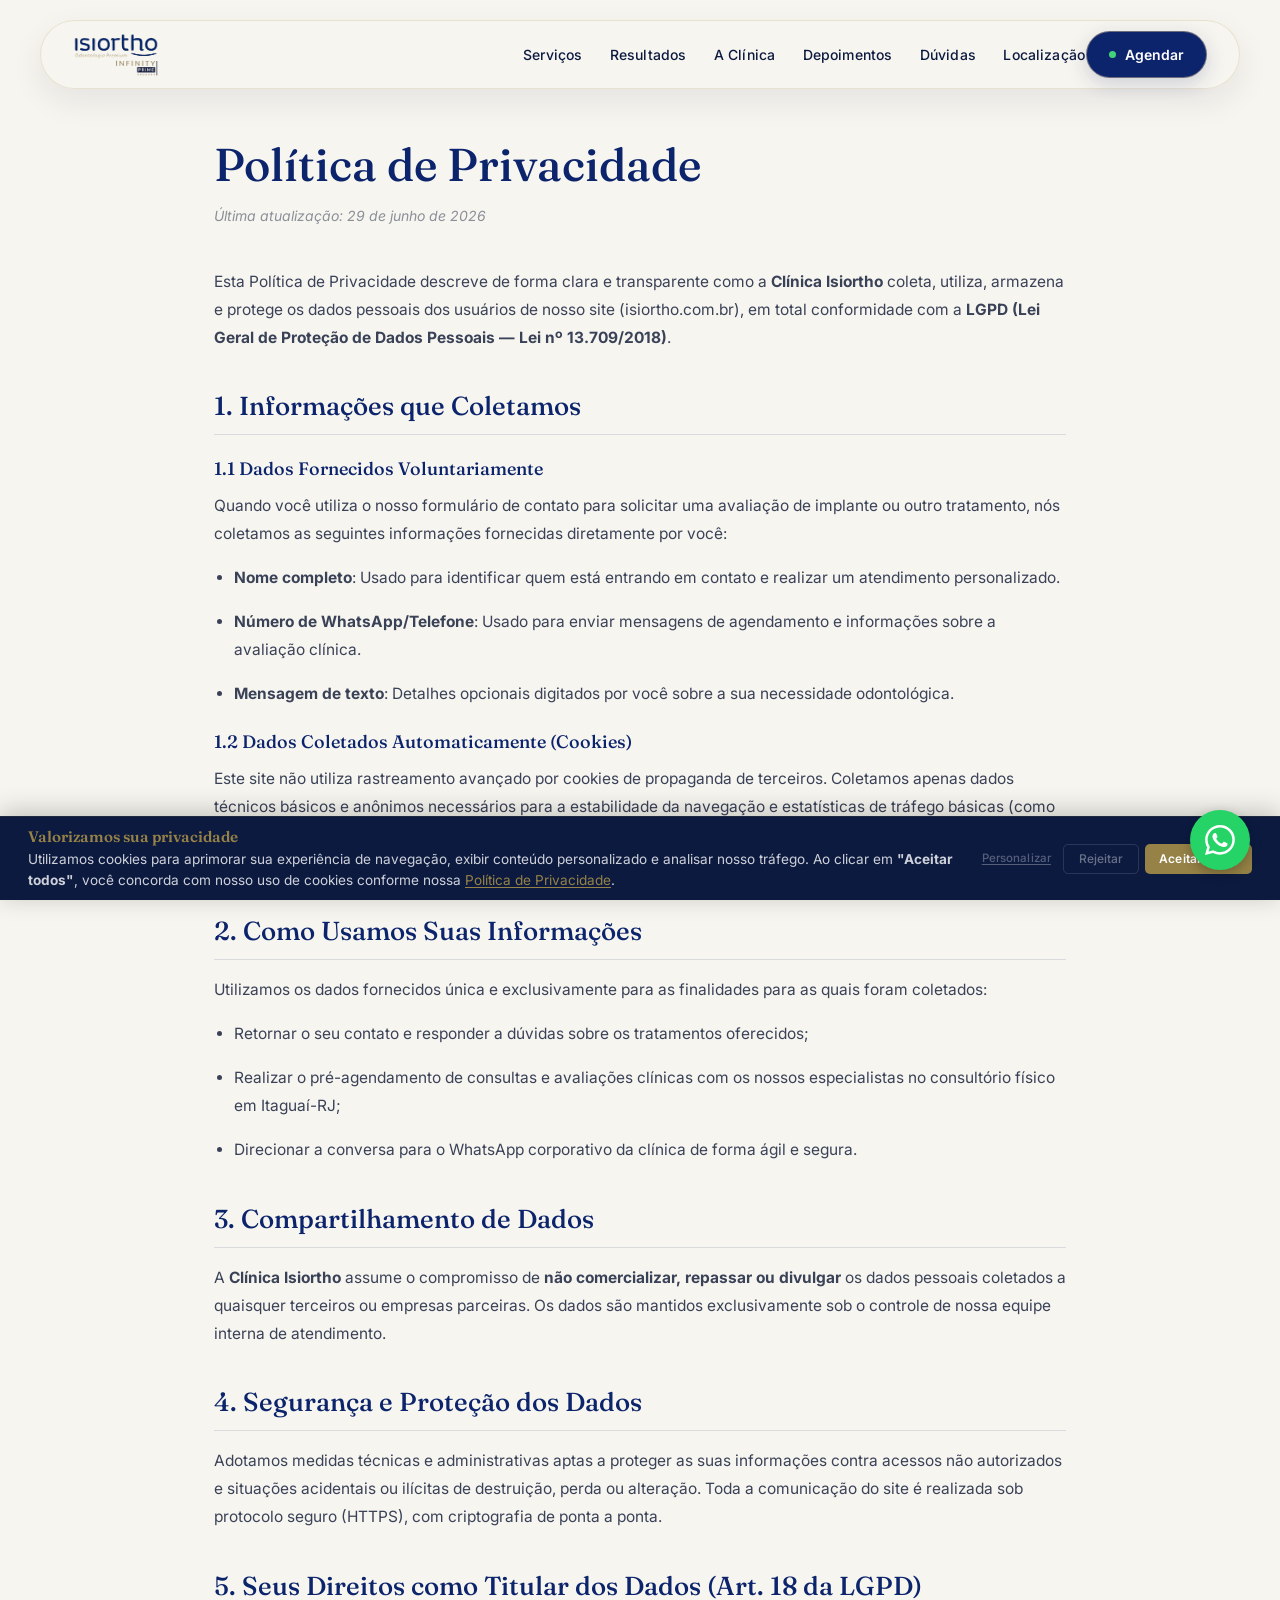
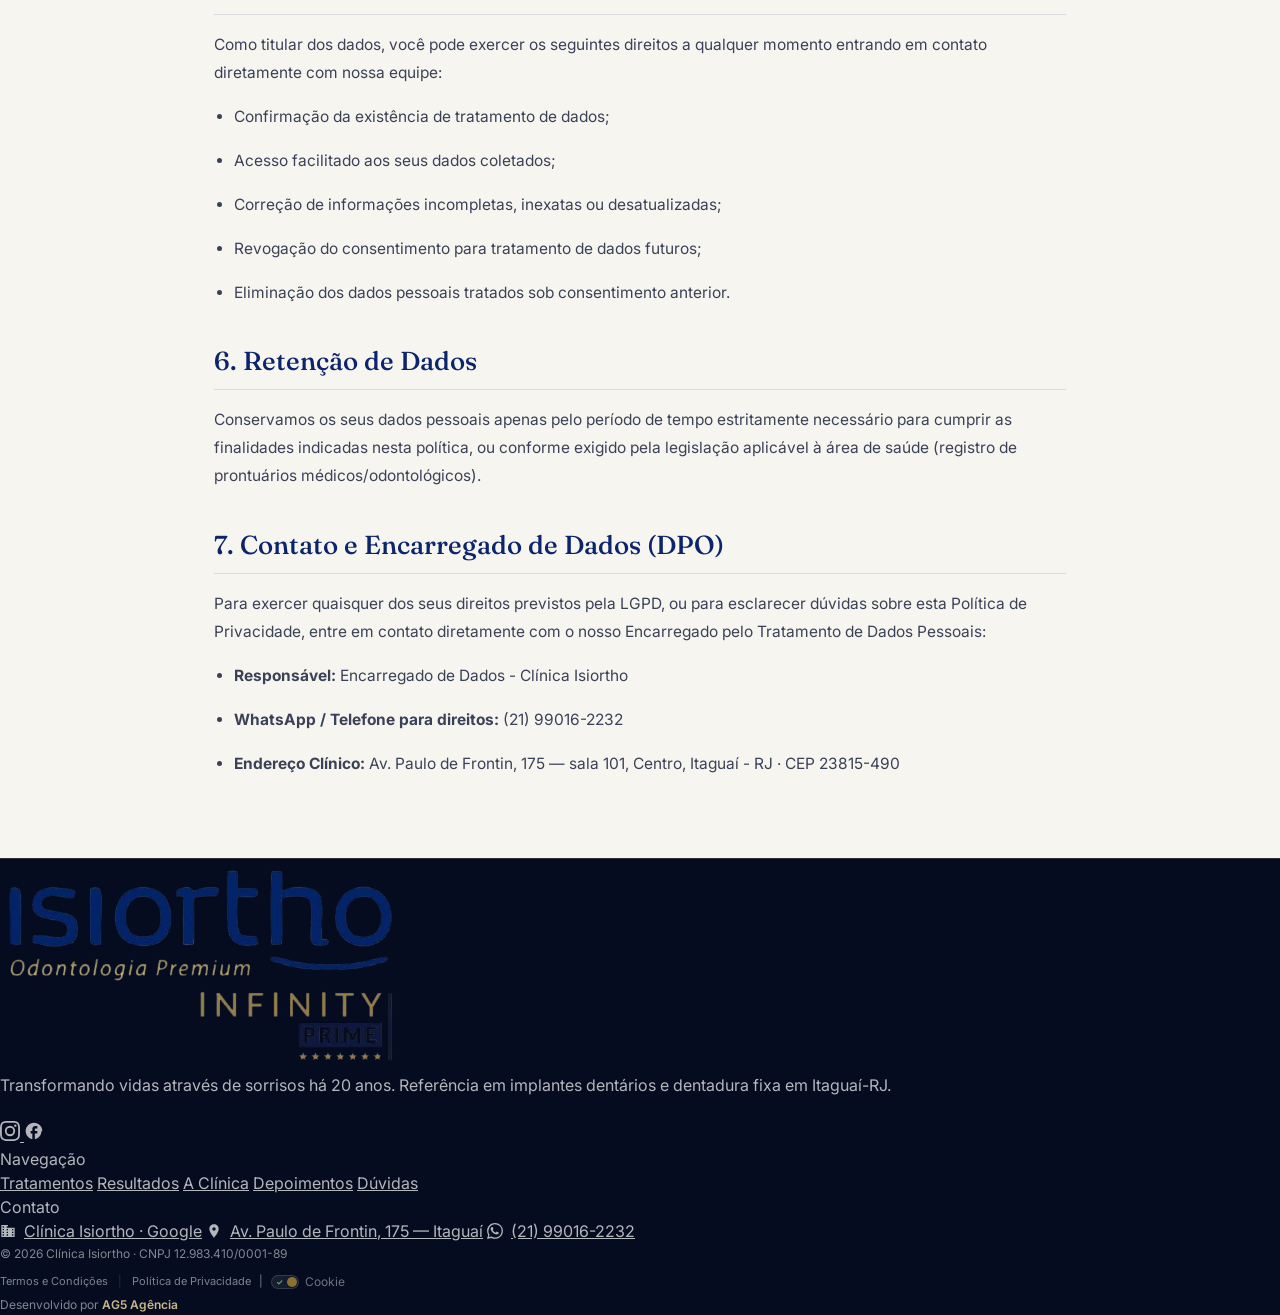
==== commit 2f0b80d6: "feat: overhaul institutional video section with interactive media players and modernized styling" ====
--- a/politica-de-privacidade.html
+++ b/politica-de-privacidade.html
@@ -60,10 +60,10 @@
       margin-bottom: 16px;
     }
     .nav.is-solid-always {
-      background: rgba(247, 245, 239, 0.94);
-      backdrop-filter: blur(14px);
-      box-shadow: 0 1px 0 rgba(12, 36, 108, 0.08);
-      padding: 12px var(--pad-x);
+      background: rgba(247, 245, 239, 0.92);
+      backdrop-filter: blur(16px) saturate(1.3);
+      border-color: rgba(201, 182, 140, 0.32);
+      box-shadow: 0 12px 32px rgba(12, 26, 64, 0.08);
     }
   </style>
 </head>
--- a/style.css
+++ b/style.css
@@ -92,28 +92,35 @@
 
 /* ---------- Navbar ---------- */
 .nav{
-  position:fixed;top:0;left:0;right:0;z-index:100;
+  position:fixed;
+  top:20px;
+  left:50%;
+  transform:translateX(-50%);
+  width:calc(100% - 32px);
+  max-width:1200px;
+  z-index:100;
   display:flex;align-items:center;justify-content:space-between;
-  padding:16px var(--pad-x);
+  padding:10px 32px;
   background:rgba(247,245,239,.66);
   backdrop-filter:blur(12px) saturate(1.2);-webkit-backdrop-filter:blur(12px) saturate(1.2);
-  box-shadow:0 1px 0 rgba(150,130,70,.14);
-  transition:background .4s ease,box-shadow .4s ease,padding .4s ease,backdrop-filter .4s ease;
+  border:1px solid rgba(201,182,140,.2);
+  border-radius:100px;
+  box-shadow:0 8px 24px rgba(12,26,64,.05);
+  transition:top .4s var(--ease),width .4s var(--ease),background .4s ease,box-shadow .4s ease,padding .4s ease,backdrop-filter .4s ease,border-color .4s ease;
 }
 .nav.is-solid{
-  background:rgba(247,245,239,.9);
+  background:rgba(247,245,239,.92);
   backdrop-filter:blur(16px) saturate(1.3);-webkit-backdrop-filter:blur(16px) saturate(1.3);
-  box-shadow:0 1px 0 rgba(150,130,70,.22),0 12px 34px rgba(12,26,64,.08);
-  padding:11px var(--pad-x);
-}
-.nav__logo img{height:58px;width:auto;transition:height .4s ease}
-.nav.is-solid .nav__logo img{height:50px}
+  border-color:rgba(201,182,140,.32);
+  box-shadow:0 12px 32px rgba(12,26,64,.08);
+}
+.nav__logo img{height:46px;width:auto;transition:height .4s ease}
 .nav__links{display:flex;align-items:center;gap:clamp(16px,2vw,32px);margin-left:auto}
 .nav__links a{position:relative;font-size:14px;font-weight:500;color:var(--navy-d);text-decoration:none;letter-spacing:.01em;padding:6px 1px;transition:color .25s ease}
-.nav__links a::after{content:"";position:absolute;left:0;right:0;bottom:0;height:1.5px;border-radius:2px;background:linear-gradient(90deg,var(--champ),var(--gold));transform:scaleX(0);transform-origin:center;transition:transform .35s var(--ease)}
-.nav__links a:hover{color:var(--gold)}
-.nav__links a:hover::after,.nav__links a.is-active::after{transform:scaleX(1)}
-.nav__links a.is-active{color:var(--gold)}
+.nav__links a::after{content:"";position:absolute;left:0;right:0;bottom:0;height:2px;border-radius:2px;background:var(--navy);transform:scaleX(0);transform-origin:right;transition:transform .3s var(--ease)}
+.nav__links a:hover{color:var(--navy)}
+.nav__links a:hover::after,.nav__links a.is-active::after{transform:scaleX(1);transform-origin:left}
+.nav__links a.is-active{color:var(--navy)}
 
 /* ---------- Hamburger ---------- */
 .nav__burger{
@@ -127,7 +134,7 @@
   background:var(--navy);
   transition:transform .3s var(--ease),opacity .3s ease;
 }
-.nav__burger:hover span{background:var(--gold)}
+.nav__burger:hover span{background:var(--navy)}
 
 /* ---------- Mobile Drawer ---------- */
 .drawer-overlay{
@@ -164,7 +171,7 @@
   font-size:32px;line-height:1;color:var(--navy);
   transition:color .2s ease,transform .3s var(--ease);
 }
-.drawer__close:hover{color:var(--gold);transform:rotate(90deg)}
+.drawer__close:hover{color:var(--navy);transform:rotate(90deg)}
 
 .drawer__links{display:flex;flex-direction:column;margin-top:4px}
 .drawer__links a{
@@ -174,7 +181,7 @@
   border-bottom:1px solid rgba(12,36,108,.07);
   transition:opacity .25s ease,color .25s ease,padding-left .25s var(--ease);
 }
-.drawer__links a:hover{opacity:1;color:var(--gold);padding-left:8px}
+.drawer__links a:hover{opacity:1;color:var(--navy);padding-left:8px}
 
 .drawer__cta{margin-top:auto;justify-content:center;padding:15px 22px;font-size:15px}
 
@@ -187,7 +194,7 @@
   background:var(--ivory);
 }
 .hero__text{display:flex;flex-direction:column;justify-content:center;padding:clamp(96px,12vh,132px) var(--pad-x) clamp(40px,6vh,68px);position:relative;z-index:2}
-.hero__emblem{position:absolute;top:clamp(84px,11vh,120px);right:6%;width:clamp(92px,8.5vw,118px);height:clamp(92px,8.5vw,118px);display:flex;align-items:center;justify-content:center;border-radius:50%;border:1px solid rgba(150,130,70,.5);background:radial-gradient(circle,rgba(150,130,70,.12),rgba(247,245,239,0) 72%);box-shadow:inset 0 0 0 6px rgba(150,130,70,.07),0 10px 30px rgba(12,26,64,.06)}
+.hero__emblem{position:absolute;top:clamp(105px,13vh,140px);right:6%;width:clamp(92px,8.5vw,118px);height:clamp(92px,8.5vw,118px);display:flex;align-items:center;justify-content:center;border-radius:50%;border:1px solid rgba(150,130,70,.5);background:radial-gradient(circle,rgba(150,130,70,.12),rgba(247,245,239,0) 72%);box-shadow:inset 0 0 0 6px rgba(150,130,70,.07),0 10px 30px rgba(12,26,64,.06)}
 .hero__emblem::before{content:"";position:absolute;inset:7px;border-radius:50%;border:1px solid rgba(150,130,70,.3)}
 .hero__emblem-star{position:relative;width:34%;height:34%;color:var(--gold);filter:drop-shadow(0 2px 5px rgba(150,130,70,.4))}
 .hero__title{
@@ -302,9 +309,13 @@
 
 /* ---------- Services ---------- */
 .services {
-  background: var(--ivory);
+  background:
+    radial-gradient(68% 50% at 100% 0%, rgba(150, 130, 70, 0.07), transparent 55%),
+    radial-gradient(60% 50% at 0% 100%, rgba(12, 36, 108, 0.045), transparent 55%),
+    var(--ivory);
   padding: var(--sec-y) var(--pad-x);
   position: relative;
+  overflow: hidden;
 }
 .services__head {
   display: flex;
@@ -329,30 +340,34 @@
 .services__showcase{display:flex;flex-direction:column;gap:clamp(20px,2.4vw,30px)}
 
 /* card base */
-.srv-card{position:relative;background:#fff;border:1px solid rgba(12,36,108,.07);border-radius:22px;overflow:hidden;box-shadow:0 18px 44px rgba(12,26,64,.08);transition:transform .5s var(--ease),box-shadow .5s var(--ease)}
-.srv-card:hover{transform:translateY(-8px);box-shadow:0 38px 72px rgba(12,26,64,.18)}
+.srv-card{position:relative;background:linear-gradient(180deg,#fff,#fdfcf9);border:1px solid rgba(150,130,70,.16);border-radius:22px;overflow:hidden;box-shadow:0 22px 50px rgba(12,26,64,.08);transition:transform .5s var(--ease),box-shadow .5s var(--ease),border-color .5s var(--ease)}
+.srv-card::before{content:"";position:absolute;top:0;left:0;right:0;height:3px;z-index:4;background:linear-gradient(90deg,var(--gold),var(--champ),var(--gold));opacity:.9}
+.srv-card:hover{transform:translateY(-8px);border-color:rgba(150,130,70,.42);box-shadow:0 42px 82px rgba(12,26,64,.2),0 0 0 1px rgba(150,130,70,.32)}
 .srv-card__media{position:relative;overflow:hidden;background:var(--navy-d)}
-.srv-card__media img{width:100%;height:100%;object-fit:cover;filter:saturate(.9) contrast(1.02) brightness(.96);transition:filter .6s var(--ease)}
-.srv-card:hover .srv-card__media img{filter:saturate(1.08) contrast(1.03) brightness(1.05)}
+.srv-card__media img{width:100%;height:100%;object-fit:cover;filter:saturate(.9) contrast(1.02) brightness(.96);transition:filter .6s var(--ease),transform 1s var(--ease)}
+.srv-card:hover .srv-card__media img{filter:saturate(1.08) contrast(1.03) brightness(1.05);transform:scale(1.06)}
 /* véu tonal uniforme: amarra renders + fotos numa só linguagem e dá legibilidade ao número/tag */
 .srv-card__media::after{content:"";position:absolute;inset:0;z-index:1;pointer-events:none;background:linear-gradient(180deg,rgba(12,26,64,.45) 0%,rgba(12,26,64,.06) 26%,rgba(12,26,64,0) 52%,rgba(12,26,64,.10) 78%,rgba(12,26,64,.34) 100%);transition:opacity .6s var(--ease)}
 .srv-card:hover .srv-card__media::after{opacity:.5}
-.srv-card__n{position:absolute;top:18px;left:22px;z-index:2;font-family:var(--font-title);font-style:italic;font-weight:500;font-size:32px;color:#fff;line-height:1;letter-spacing:.01em;text-shadow:0 2px 16px rgba(12,26,64,.6)}
-.srv-card__tag{position:absolute;top:16px;right:16px;z-index:2;font-size:10px;font-weight:700;letter-spacing:.12em;text-transform:uppercase;color:var(--navy);background:rgba(247,245,239,.92);backdrop-filter:blur(4px);padding:7px 14px;border-radius:999px}
+.srv-card__n{position:absolute;top:16px;left:22px;z-index:2;font-family:var(--font-title);font-style:italic;font-weight:500;font-size:34px;color:#fff;line-height:1;letter-spacing:.01em;text-shadow:0 2px 16px rgba(12,26,64,.6);transition:transform .5s var(--ease)}
+.srv-card:hover .srv-card__n{transform:translateY(-2px)}
+.srv-card__tag{position:absolute;top:16px;right:16px;z-index:2;font-size:10px;font-weight:700;letter-spacing:.12em;text-transform:uppercase;color:var(--navy);background:linear-gradient(135deg,var(--champ),#e6dcc4);box-shadow:0 6px 16px rgba(0,0,0,.22);padding:7px 14px;border-radius:999px}
 .srv-card__body{padding:clamp(20px,2vw,28px)}
-.srv-card__body h3{font-family:var(--font-title);font-weight:500;font-size:clamp(20px,1.8vw,25px);color:var(--navy);letter-spacing:-.01em;margin-bottom:9px}
+.srv-card__body h3{font-family:var(--font-title);font-weight:500;font-size:clamp(20px,1.8vw,25px);color:var(--navy);letter-spacing:-.01em;margin-bottom:9px;transition:color .35s var(--ease)}
 .srv-card__body p{font-size:14.5px;line-height:1.6;color:var(--text)}
 
 /* grid 02–07 */
 .services__grid{display:grid;grid-template-columns:repeat(3,1fr);gap:clamp(20px,2.4vw,30px)}
 .services__grid .srv-card__media{aspect-ratio:4/3}
+.services__grid .srv-card:hover .srv-card__body h3{color:var(--gold)}
 
 /* featured 01 */
 .srv-card--featured{display:grid;grid-template-columns:1.02fr .98fr;align-items:stretch}
 .srv-card--featured .srv-card__media{min-height:360px}
 .srv-card--featured .srv-card__media img{position:absolute;inset:0;object-position:center center}
 .srv-card--featured .srv-card__n{font-size:38px}
-.srv-card--featured .srv-card__body{display:flex;flex-direction:column;justify-content:center;padding:clamp(30px,4vw,60px)}
+.srv-card--featured .srv-card__body{position:relative;display:flex;flex-direction:column;justify-content:center;padding:clamp(30px,4vw,60px);background:linear-gradient(180deg,#fff,#fbf9f2)}
+.srv-card--featured .srv-card__body::before{content:"";position:absolute;top:clamp(30px,4vw,60px);bottom:clamp(30px,4vw,60px);left:0;width:2px;background:linear-gradient(180deg,transparent,rgba(150,130,70,.45),transparent)}
 .srv-card--featured h3{font-size:clamp(26px,2.8vw,38px);margin-bottom:14px}
 .srv-card--featured p{font-size:16px;line-height:1.65;max-width:46ch;margin-bottom:26px}
 .srv-card__label{display:inline-flex;align-items:center;gap:9px;align-self:flex-start;font-size:11px;font-weight:700;letter-spacing:.14em;text-transform:uppercase;color:var(--gold);margin-bottom:18px}
@@ -537,65 +552,550 @@
   .tech-chip--2 { right: -4px; }
 }
 
-/* ---------- About ---------- */
-.about{background:var(--ivory);padding:var(--sec-y) var(--pad-x);display:grid;grid-template-columns:1fr 1fr;gap:clamp(36px,6vw,90px);align-items:center;max-width:1240px;margin:0 auto}
-.about__fig{position:relative}
-.about__photo{border-radius:18px;overflow:hidden;box-shadow:0 30px 70px rgba(12,26,64,.18)}
-.about__photo img{aspect-ratio:1/1;object-fit:cover}
-.about__chip{position:absolute;bottom:-26px;right:-18px;background:var(--navy);color:#fff;border-radius:14px;padding:18px 24px;box-shadow:0 16px 40px rgba(12,36,108,.3)}
-.about__chip-n{font-family:var(--font-title);font-size:30px;font-weight:500;line-height:1;display:block}
-.about__chip-n span{color:var(--champ)}
-.about__chip-l{font-size:12px;letter-spacing:.04em;color:rgba(255,255,255,.8);margin-top:2px;display:block}
-.about__lead{font-size:16px;line-height:1.65;color:var(--text);margin-bottom:36px;max-width:48ch}
-.counters{display:grid;grid-template-columns:repeat(2,1fr);gap:28px 36px}
-.counter__n{display:flex;align-items:baseline;gap:2px;font-family:var(--font-title);font-weight:500;font-size:clamp(34px,4vw,52px);color:var(--navy);line-height:1}
-.counter__suffix{color:var(--gold)}
-.counter__l{font-size:14px;color:var(--text);margin-top:6px}
-
-/* ---------- Reviews ---------- */
-.reviews{background:var(--navy-d);color:#fff;padding:var(--sec-y) var(--pad-x);overflow:hidden}
-.reviews__inner{max-width:1080px;margin:0 auto;position:relative}
-.reviews__head{display:flex;align-items:flex-end;justify-content:space-between;gap:24px;flex-wrap:wrap;margin-bottom:46px}
-.google-badge{display:flex;align-items:center;gap:12px;background:rgba(247,245,239,.08);border:1px solid rgba(255,255,255,.12);border-radius:14px;padding:14px 18px}
-.google-badge svg{width:24px;height:24px;flex-shrink:0}
-.google-badge__n{font-size:18px;font-weight:700;line-height:1}
-.google-badge__l{font-size:12px;color:rgba(255,255,255,.65)}
-.carousel{position:relative;min-height:240px}
-.slide{position:absolute;inset:0;opacity:0;transition:opacity .5s ease-in-out;pointer-events:none}
-.slide.is-active{position:relative;opacity:1;pointer-events:auto}
-.slide__stars{display:flex;gap:4px;color:var(--gold);font-size:18px;margin-bottom:20px}
-.slide blockquote{font-family:var(--font-title);font-weight:400;font-size:clamp(20px,2.4vw,30px);line-height:1.4;letter-spacing:-.01em;color:#fff;margin-bottom:24px;max-width:48ch}
-.slide figcaption{display:flex;align-items:center;gap:14px}
-.slide__av{width:46px;height:46px;border-radius:50%;background:var(--gold);color:var(--navy-d);display:flex;align-items:center;justify-content:center;font-weight:700;font-size:17px}
-.slide__name{font-weight:600;font-size:15px}
-.slide__time{font-size:13px;color:rgba(255,255,255,.6)}
-.carousel__nav{display:flex;align-items:center;gap:16px;margin-top:34px}
-.cbtn{width:46px;height:46px;border-radius:50%;border:1px solid rgba(255,255,255,.25);background:transparent;color:#fff;font-size:18px;cursor:pointer;transition:background .25s ease,border-color .25s ease}
-.cbtn:hover{background:rgba(255,255,255,.12);border-color:rgba(255,255,255,.5)}
-.dots{display:flex;gap:8px;margin-left:8px}
-.dots button{width:9px;height:9px;border-radius:999px;border:0;padding:0;cursor:pointer;background:rgba(255,255,255,.3);transition:background .3s ease,width .3s ease}
-.dots button.is-active{background:var(--gold);width:22px}
-.reviews__link{margin-left:auto;font-size:14px;color:var(--champ);text-decoration:none;font-weight:600;border-bottom:1px solid rgba(150,130,70,.5);padding-bottom:2px}
-
-/* ---------- Tour ---------- */
-.tour{background:#fff;padding:var(--sec-y) var(--pad-x);display:grid;grid-template-columns:1fr 1.4fr;gap:clamp(30px,5vw,64px);align-items:center;max-width:1240px;margin:0 auto}
-.tour__lead{font-size:16px;line-height:1.65;color:var(--text);max-width:42ch;margin-top:20px}
-.tour__embed{border-radius:18px;overflow:hidden;box-shadow:0 30px 70px rgba(12,26,64,.16)}
-.tour__embed iframe{display:block}
+/* ---------- About (Luxury Editorial Leve) ---------- */
+.about {
+  background: var(--ivory);
+  padding: var(--sec-y) var(--pad-x);
+  display: grid;
+  grid-template-columns: 1.05fr 0.95fr;
+  gap: clamp(40px, 6vw, 90px);
+  align-items: center;
+  max-width: 1200px;
+  margin: 0 auto;
+}
+
+.about__body {
+  display: flex;
+  flex-direction: column;
+}
+.about__subtitle {
+  display: inline-block;
+  font-size: 11px;
+  font-weight: 700;
+  text-transform: uppercase;
+  letter-spacing: 0.18em;
+  color: var(--gold);
+  margin-bottom: 12px;
+}
+.about__title {
+  font-family: var(--font-title);
+  font-weight: 500;
+  font-size: clamp(28px, 3.2vw, 42px);
+  color: var(--navy);
+  line-height: 1.15;
+  margin-bottom: 24px;
+  letter-spacing: -0.01em;
+}
+.about__title em {
+  font-style: italic;
+  font-weight: 400;
+  color: var(--gold);
+}
+.about__lead {
+  font-size: 15.5px;
+  line-height: 1.7;
+  color: var(--text);
+  margin-bottom: 30px;
+  max-width: 48ch;
+}
+
+/* Citação Editorial Leve */
+.about__quote-clean {
+  position: relative;
+  margin-bottom: 36px;
+  max-width: 46ch;
+}
+.about__quote-clean .quote-mark {
+  font-family: var(--font-title);
+  font-size: 60px;
+  color: var(--champ);
+  position: absolute;
+  top: -30px;
+  left: -10px;
+  line-height: 1;
+  opacity: 0.6;
+  pointer-events: none;
+}
+.about__quote-clean p {
+  position: relative;
+  font-family: var(--font-title);
+  font-style: italic;
+  font-size: 15.5px;
+  line-height: 1.5;
+  color: var(--navy);
+  z-index: 1;
+  margin-bottom: 6px;
+}
+.about__quote-clean cite {
+  font-size: 11.5px;
+  font-weight: 600;
+  text-transform: uppercase;
+  letter-spacing: 0.08em;
+  color: var(--gray);
+  display: block;
+}
+
+/* Grid de métricas leves */
+.about__metrics-grid {
+  display: grid;
+  grid-template-columns: repeat(3, 1fr);
+  gap: 16px;
+  border-top: 1px solid rgba(12, 36, 108, 0.1);
+  padding-top: 24px;
+}
+.metric-item {
+  display: flex;
+  flex-direction: column;
+  gap: 4px;
+}
+.metric-val {
+  font-family: var(--font-title);
+  font-size: clamp(22px, 2.5vw, 30px);
+  font-weight: 500;
+  color: var(--gold);
+  line-height: 1;
+}
+.metric-suffix {
+  font-family: var(--font-body);
+  font-size: 14px;
+  font-weight: 600;
+}
+.metric-lbl {
+  font-size: 12px;
+  line-height: 1.35;
+  color: var(--text);
+  font-weight: 500;
+  opacity: 0.8;
+}
+
+/* Coluna da Imagem na Direita */
+.about__media {
+  width: 100%;
+}
+.about__photo-wrapper {
+  position: relative;
+  padding-left: 20px;
+}
+.about__photo-wrapper img {
+  width: 100%;
+  aspect-ratio: 4/5;
+  object-fit: cover;
+  border-radius: 4px;
+  box-shadow: 0 20px 48px rgba(12, 26, 64, 0.1);
+  border: 1px solid rgba(12, 36, 108, 0.06);
+  filter: contrast(1.01) saturate(0.98);
+  transition: transform 0.6s var(--ease);
+}
+.about__photo-wrapper:hover img {
+  transform: scale(1.02);
+}
+.about__photo-line {
+  position: absolute;
+  top: 10%;
+  left: 0;
+  width: 1px;
+  height: 80%;
+  background: linear-gradient(180deg, transparent, var(--gold), transparent);
+}
+
+/* ---------- Reviews (Marquee Infinito de Luxo) ---------- */
+.reviews {
+  background: var(--navy-d);
+  color: #fff;
+  padding: var(--sec-y) 0;
+  overflow: hidden;
+}
+.reviews__inner {
+  max-width: 100%;
+  margin: 0 auto;
+  position: relative;
+}
+.reviews__head {
+  max-width: 1200px;
+  margin: 0 auto 48px;
+  padding: 0 var(--pad-x);
+  display: flex;
+  align-items: flex-end;
+  justify-content: space-between;
+  gap: 24px;
+  flex-wrap: wrap;
+}
+.google-badge {
+  display: flex;
+  align-items: center;
+  gap: 12px;
+  background: rgba(247, 245, 239, 0.06);
+  border: 1px solid rgba(255, 255, 255, 0.1);
+  border-radius: 12px;
+  padding: 12px 18px;
+}
+.google-badge svg {
+  width: 24px;
+  height: 24px;
+  flex-shrink: 0;
+}
+.google-badge__n {
+  font-size: 18px;
+  font-weight: 700;
+  line-height: 1;
+}
+.google-badge__l {
+  font-size: 12px;
+  color: rgba(255, 255, 255, 0.65);
+}
+
+/* O Container dos Marquees */
+.reviews__marquees {
+  display: flex;
+  flex-direction: column;
+  gap: 24px;
+  width: 100%;
+  position: relative;
+}
+
+.reviews__marquee-row {
+  display: flex;
+  overflow: hidden;
+  width: 100%;
+  position: relative;
+  user-select: none;
+  padding: 8px 0;
+}
+
+/* Máscara gradiente nas laterais para sumir os cards suavemente */
+.reviews__marquees::before,
+.reviews__marquees::after {
+  content: "";
+  position: absolute;
+  top: 0;
+  bottom: 0;
+  width: clamp(40px, 10vw, 150px);
+  z-index: 5;
+  pointer-events: none;
+}
+.reviews__marquees::before {
+  left: 0;
+  background: linear-gradient(90deg, var(--navy-d), transparent);
+}
+.reviews__marquees::after {
+  right: 0;
+  background: linear-gradient(-90deg, var(--navy-d), transparent);
+}
+
+.reviews__marquee-track {
+  display: flex;
+  gap: 24px;
+  width: max-content;
+  animation: scrollReviewsLeft 45s linear infinite;
+}
+
+/* Ajustes de velocidade diferentes para assimetria de luxo */
+.reviews__marquee-row.row-1 .reviews__marquee-track {
+  animation-duration: 48s;
+}
+.reviews__marquee-row.row-2 .reviews__marquee-track {
+  animation-duration: 42s;
+}
+
+/* Pausar ao passar o mouse */
+.reviews__marquee-row:hover .reviews__marquee-track {
+  animation-play-state: paused;
+}
+
+@keyframes scrollReviewsLeft {
+  from {
+    transform: translateX(0);
+  }
+  to {
+    transform: translateX(-50%);
+  }
+}
+
+/* Cartão do Depoimento */
+.review-card {
+  background: rgba(255, 255, 255, 0.02);
+  border: 1px solid rgba(201, 182, 140, 0.12);
+  border-radius: 12px;
+  padding: 24px 28px;
+  width: 380px;
+  flex-shrink: 0;
+  display: flex;
+  flex-direction: column;
+  justify-content: space-between;
+  min-height: 200px;
+  transition: all 0.4s var(--ease);
+}
+.review-card:hover {
+  background: rgba(255, 255, 255, 0.04);
+  border-color: rgba(201, 182, 140, 0.25);
+  transform: translateY(-4px);
+  box-shadow: 0 16px 36px rgba(0, 0, 0, 0.2);
+}
+
+.review-card__header {
+  display: flex;
+  justify-content: space-between;
+  align-items: center;
+  margin-bottom: 12px;
+}
+.review-card__stars {
+  display: flex;
+  gap: 3px;
+  color: var(--gold);
+  font-size: 16px;
+  line-height: 1;
+}
+.review-card__google-icon {
+  width: 16px;
+  height: 16px;
+  opacity: 0.6;
+}
+
+.review-card__text {
+  font-size: 14px;
+  line-height: 1.55;
+  color: rgba(255, 255, 255, 0.85);
+  margin-bottom: 20px;
+  flex-grow: 1;
+  font-weight: 400;
+  display: -webkit-box;
+  -webkit-line-clamp: 5;
+  -webkit-box-orient: vertical;
+  overflow: hidden;
+}
+
+.review-card__footer {
+  display: flex;
+  align-items: center;
+  gap: 12px;
+}
+.review-card__av {
+  width: 34px;
+  height: 34px;
+  border-radius: 50%;
+  background: rgba(201, 182, 140, 0.15);
+  color: var(--champ);
+  border: 1px solid rgba(201, 182, 140, 0.3);
+  display: flex;
+  align-items: center;
+  justify-content: center;
+  font-weight: 700;
+  font-size: 13px;
+  text-transform: uppercase;
+}
+.review-card__name {
+  font-weight: 600;
+  font-size: 13.5px;
+  color: #fff;
+}
+.review-card__time {
+  font-size: 11.5px;
+  color: rgba(255, 255, 255, 0.5);
+  margin-top: 1px;
+}
+
+/* Link inferior centralizado */
+.reviews__actions {
+  max-width: 1200px;
+  margin: 40px auto 0;
+  padding: 0 var(--pad-x);
+  display: flex;
+  justify-content: center;
+}
+.reviews__link {
+  display: inline-flex;
+  align-items: center;
+  gap: 10px;
+  font-family: var(--font-body);
+  font-size: 12.5px;
+  font-weight: 700;
+  text-transform: uppercase;
+  letter-spacing: 0.1em;
+  color: var(--champ);
+  background: transparent;
+  border: 1px solid var(--gold);
+  border-radius: 50px;
+  padding: 14px 28px;
+  text-decoration: none;
+  transition: all 0.3s var(--ease);
+  box-shadow: 0 4px 12px rgba(0, 0, 0, 0.1);
+}
+.reviews__link-google-icon {
+  width: 16px;
+  height: 16px;
+  transition: transform 0.3s ease;
+}
+.reviews__link:hover {
+  background: var(--gold);
+  color: var(--navy-d);
+  transform: translateY(-2px);
+  box-shadow: 0 10px 24px rgba(150, 130, 70, 0.25);
+}
+.reviews__link:hover .reviews__link-google-icon {
+  transform: scale(1.1);
+}
+
+
 
 /* ---------- FAQ ---------- */
-.faq{background:var(--ivory);padding:var(--sec-y) var(--pad-x)}
-.faq__head{text-align:center;margin-bottom:clamp(40px,5vw,60px)}
-.faq__list{max-width:880px;margin:0 auto}
-.faq__item{border-bottom:1px solid rgba(12,36,108,.14)}
-.faq__item summary{list-style:none;display:flex;align-items:center;justify-content:space-between;gap:20px;padding:24px 0;cursor:pointer;font-family:var(--font-title);font-size:clamp(17px,1.7vw,21px);font-weight:500;color:var(--navy)}
-.faq__item summary::-webkit-details-marker{display:none}
-.faq__ico{flex-shrink:0;width:30px;height:30px;border-radius:50%;border:1px solid rgba(150,130,70,.45);display:flex;align-items:center;justify-content:center;color:var(--gold);font-size:18px;transition:transform .3s ease,background .3s ease,color .3s ease}
-.faq__item[open] .faq__ico{transform:rotate(180deg);background:var(--gold);color:#fff}
-.faq__item p{padding:0 0 24px;font-size:15.5px;line-height:1.65;color:var(--text);max-width:64ch}
+/* ---------- FAQ (Layout Editorial Premium) ---------- */
+.faq {
+  background: var(--ivory);
+  padding: var(--sec-y) var(--pad-x);
+}
+.faq__grid {
+  display: grid;
+  grid-template-columns: 0.95fr 1.05fr;
+  gap: clamp(40px, 6vw, 90px);
+  max-width: 1200px;
+  margin: 0 auto;
+  align-items: flex-start;
+}
+
+.faq__sidebar {
+  position: sticky;
+  top: 100px;
+}
+.faq__sidebar .section-title {
+  margin-bottom: 16px;
+  max-width: 18ch;
+}
+.faq__sidebar-lead {
+  font-size: 15.5px;
+  line-height: 1.65;
+  color: var(--text);
+  margin-bottom: 28px;
+  max-width: 38ch;
+}
+
+/* Botão WhatsApp da Sidebar */
+.faq__wa-btn {
+  display: inline-flex;
+  align-items: center;
+  gap: 10px;
+  font-family: var(--font-body);
+  font-size: 12.5px;
+  font-weight: 700;
+  text-transform: uppercase;
+  letter-spacing: 0.1em;
+  color: var(--navy);
+  border: 1px solid rgba(12, 36, 108, 0.2);
+  border-radius: 50px;
+  padding: 13px 26px;
+  text-decoration: none;
+  background: #fff;
+  transition: all 0.3s var(--ease);
+  box-shadow: 0 4px 12px rgba(12, 26, 64, 0.03);
+}
+.faq__wa-icon {
+  width: 16px;
+  height: 16px;
+  color: #1FAE54;
+}
+.faq__wa-btn:hover {
+  background: var(--navy);
+  color: #fff;
+  border-color: var(--navy);
+  transform: translateY(-2px);
+  box-shadow: 0 8px 20px rgba(12, 36, 108, 0.15);
+}
+.faq__wa-btn:hover .faq__wa-icon {
+  color: #fff;
+}
+
+/* Acordeões */
+.faq__list {
+  display: flex;
+  flex-direction: column;
+  gap: 16px;
+  width: 100%;
+}
+.faq__item {
+  background: #ffffff;
+  border: 1px solid rgba(150, 130, 70, 0.14);
+  border-radius: 8px;
+  box-shadow: 0 4px 16px rgba(12, 26, 64, 0.02);
+  overflow: hidden;
+  transition: all 0.4s var(--ease);
+}
+.faq__item[open] {
+  border-color: var(--gold);
+  box-shadow: 0 12px 32px rgba(150, 130, 70, 0.08);
+}
+
+.faq__item summary {
+  list-style: none;
+  display: flex;
+  align-items: center;
+  justify-content: space-between;
+  gap: 20px;
+  padding: 22px 28px;
+  cursor: pointer;
+  font-family: var(--font-title);
+  font-size: 16.5px;
+  font-weight: 500;
+  color: var(--navy);
+  user-select: none;
+}
+.faq__item summary::-webkit-details-marker {
+  display: none;
+}
+
+.faq__chevron {
+  width: 28px;
+  height: 28px;
+  border-radius: 50%;
+  border: 1px solid rgba(12, 36, 108, 0.1);
+  display: flex;
+  align-items: center;
+  justify-content: center;
+  color: var(--gold);
+  transition: transform 0.4s var(--ease), background 0.4s var(--ease), border-color 0.4s var(--ease);
+  flex-shrink: 0;
+}
+.faq__chevron svg {
+  width: 14px;
+  height: 14px;
+}
+.faq__item[open] .faq__chevron {
+  transform: rotate(180deg);
+  background: var(--gold);
+  border-color: var(--gold);
+  color: #fff;
+}
+
+.faq__content {
+  padding: 0 28px 24px;
+  animation: faqSlideIn 0.4s var(--ease) both;
+}
+.faq__content p {
+  font-size: 14.5px;
+  line-height: 1.6;
+  color: var(--text);
+  margin: 0;
+}
+
+@keyframes faqSlideIn {
+  from {
+    opacity: 0;
+    transform: translateY(-8px);
+  }
+  to {
+    opacity: 1;
+    transform: none;
+  }
+}
 
 /* ---------- Form Section (premium) ---------- */
-.form-section{position:relative;background:linear-gradient(180deg,#fff 0%,var(--ivory) 100%);padding:var(--sec-y) var(--pad-x);overflow:hidden}
+.form-section {
+  position: relative;
+  background-image: linear-gradient(180deg, rgba(255, 255, 255, 0.65) 0%, rgba(247, 245, 239, 0.76) 100%), url('Assets/luxury-marble-bg.png');
+  background-size: cover;
+  background-position: center;
+  background-repeat: no-repeat;
+  padding: var(--sec-y) var(--pad-x);
+  overflow: hidden;
+}
 .form-section::before{content:"";position:absolute;top:-140px;right:-110px;width:440px;height:440px;border-radius:50%;background:radial-gradient(circle,rgba(150,130,70,.12),transparent 68%);pointer-events:none}
 .form-section::after{content:"";position:absolute;left:-90px;bottom:-110px;width:320px;height:320px;border:1.5px solid rgba(150,130,70,.16);border-radius:50%;pointer-events:none}
 .form-section__grid{position:relative;z-index:1;display:grid;grid-template-columns:1fr 1fr;gap:clamp(40px,5vw,84px);align-items:center;max-width:1200px;margin:0 auto}
@@ -624,11 +1124,130 @@
 .form-card__dot{width:8px;height:8px;border-radius:50%;background:#43d27a;box-shadow:0 0 0 3px rgba(67,210,122,.22)}
 .form-card__note{font-size:12px;color:var(--gray);text-align:center;margin-top:14px;line-height:1.4}
 
-/* ---------- Location Section ---------- */
-.location{background:var(--ivory);padding:var(--sec-y) var(--pad-x)}
-.location__head{text-align:center;max-width:680px;margin:0 auto clamp(34px,4vw,52px)}
-.location__head .eyebrow{justify-content:center}
-.location__grid{display:grid;grid-template-columns:1.4fr 1fr;gap:clamp(24px,4vw,48px);max-width:1240px;margin:0 auto;align-items:stretch}
+/* ---------- Location Section (Premium Layout) ---------- */
+.location {
+  position: relative;
+  isolation: isolate;
+  background:
+    radial-gradient(120% 80% at 100% 0%, rgba(150, 130, 70, 0.07), transparent 55%),
+    radial-gradient(90% 70% at 0% 100%, rgba(12, 36, 108, 0.05), transparent 55%),
+    var(--ivory);
+  padding: var(--sec-y) var(--pad-x);
+  overflow: hidden;
+}
+.location::before {
+  content: "";
+  position: absolute;
+  inset: 0 0 auto 0;
+  height: 1px;
+  background: linear-gradient(90deg, transparent, rgba(150, 130, 70, 0.4), transparent);
+  z-index: -1;
+}
+.location__head {
+  text-align: center;
+  max-width: 720px;
+  margin: 0 auto clamp(44px, 5vw, 68px);
+}
+.location__head .eyebrow {
+  justify-content: center;
+}
+.location__sub {
+  font-family: var(--font-body);
+  font-size: clamp(14.5px, 1.4vw, 16.5px);
+  line-height: 1.65;
+  color: var(--text);
+  max-width: 560px;
+  margin: 18px auto 0;
+}
+.location__ornament {
+  display: flex;
+  align-items: center;
+  justify-content: center;
+  gap: 14px;
+  margin: 26px auto 0;
+  width: 160px;
+}
+.location__ornament-line {
+  flex: 1;
+  height: 1px;
+  background: linear-gradient(90deg, transparent, rgba(150, 130, 70, 0.55));
+}
+.location__ornament-line:last-child {
+  background: linear-gradient(90deg, rgba(150, 130, 70, 0.55), transparent);
+}
+.location__ornament-gem {
+  width: 8px;
+  height: 8px;
+  flex-shrink: 0;
+  background: linear-gradient(135deg, var(--champ), var(--gold));
+  transform: rotate(45deg);
+  box-shadow: 0 0 0 4px rgba(150, 130, 70, 0.1);
+}
+.location__grid {
+  display: grid;
+  grid-template-columns: 0.55fr 1.1fr 0.85fr;
+  gap: clamp(16px, 2.5vw, 36px);
+  max-width: 1280px;
+  margin: 0 auto;
+  align-items: stretch;
+}
+
+/* Vídeo Premium da Recepção */
+.location__video {
+  position: relative;
+  border-radius: 20px;
+  overflow: hidden;
+  border: 1px solid rgba(150, 130, 70, 0.18);
+  box-shadow: 0 24px 60px rgba(12, 26, 64, 0.08);
+  background: var(--navy-d);
+  min-height: 440px;
+}
+.location__video video {
+  position: absolute;
+  inset: 0;
+  width: 100%;
+  height: 100%;
+  object-fit: cover;
+  display: block;
+}
+.location__video-overlay {
+  position: absolute;
+  inset: 0;
+  background: linear-gradient(
+    180deg,
+    rgba(8, 15, 42, 0) 40%,
+    rgba(8, 15, 42, 0.75) 100%
+  );
+  z-index: 1;
+}
+.location__video-cap {
+  position: absolute;
+  bottom: 0;
+  left: 0;
+  right: 0;
+  z-index: 2;
+  padding: 18px 20px;
+}
+.location__video-tag {
+  display: inline-block;
+  font-size: 9px;
+  font-weight: 700;
+  letter-spacing: 0.12em;
+  text-transform: uppercase;
+  color: var(--navy);
+  background: var(--champ);
+  padding: 4px 11px;
+  border-radius: 999px;
+  margin-bottom: 6px;
+}
+.location__video-cap p {
+  font-family: var(--font-title);
+  font-size: 15px;
+  font-weight: 500;
+  color: rgba(255, 255, 255, 0.92);
+  line-height: 1.3;
+  margin: 0;
+}
 
 /* ---------- Contact (form + cartão) ---------- */
 .form{display:flex;flex-direction:column;gap:16px}
@@ -646,31 +1265,452 @@
 .field__select select{width:100%;cursor:pointer;appearance:none;-webkit-appearance:none;-moz-appearance:none;padding-right:42px}
 .field__select::after{content:"";position:absolute;right:18px;top:50%;width:8px;height:8px;border-right:2px solid var(--gold);border-bottom:2px solid var(--gold);transform:translateY(-70%) rotate(45deg);pointer-events:none}
 .field__select select:has(option[value=""]:checked){color:var(--gray)}
-.contact__map{border-radius:16px;overflow:hidden;box-shadow:0 20px 50px rgba(12,26,64,.14);min-height:440px}
-.contact__map iframe{display:block;width:100%;height:100%;min-height:440px}
-.contact__card{background:#fff;border:1px solid rgba(12,36,108,.08);border-radius:16px;padding:clamp(24px,3vw,32px);display:flex;flex-direction:column;gap:18px;box-shadow:0 20px 50px rgba(12,26,64,.08)}
-.contact__row{display:flex;gap:14px;align-items:flex-start}
-.contact__ico{color:var(--gold);font-size:18px;line-height:1.4}
-.contact__k{font-weight:600;color:var(--navy);font-size:15px;margin-bottom:3px}
-.contact__row a,.contact__row span{font-size:14.5px;color:var(--text);text-decoration:none;line-height:1.5}
-.contact__bairros{display:flex;gap:8px;flex-wrap:wrap;padding-top:4px;border-top:1px solid rgba(12,36,108,.1)}
-.contact__bairros-lbl{font-size:12.5px;color:var(--gray);width:100%;margin-bottom:2px}
-.chip{font-size:12.5px;font-weight:500;color:var(--navy);background:var(--ivory);border:1px solid rgba(12,36,108,.12);padding:5px 11px;border-radius:999px}
-
-/* ---------- Footer ---------- */
-.footer{background:var(--navy-d);color:#fff;padding:clamp(56px,7vw,84px) var(--pad-x) 0}
-.footer__top{display:grid;grid-template-columns:1.4fr 1fr 1fr;gap:40px;max-width:1240px;margin:0 auto;padding-bottom:48px;border-bottom:1px solid rgba(255,255,255,.12)}
-.footer__brand img{height:56px;width:auto;background:#fff;padding:10px 14px;border-radius:12px;margin-bottom:20px}
-.footer__brand p{font-size:14.5px;line-height:1.65;color:rgba(255,255,255,.7);max-width:38ch}
-.footer__h{font-size:13px;font-weight:600;letter-spacing:.12em;text-transform:uppercase;color:var(--champ);margin-bottom:18px}
-.footer__col{display:flex;flex-direction:column;gap:11px}
-.footer__col a{font-size:14.5px;color:rgba(255,255,255,.78);text-decoration:none;transition:color .2s ease, transform .2s ease}
-.footer__col a:hover{color:var(--champ);transform:translateX(3px)}
-.footer__social{display:flex;gap:12px;margin-top:6px}
-.footer__social a{width:38px;height:38px;border-radius:50%;border:1px solid rgba(255,255,255,.2);display:flex;align-items:center;justify-content:center;color:#fff;text-decoration:none;font-size:15px;transition:background .2s ease, color .2s ease, border-color .2s ease, transform .2s ease}
-.footer__social a:hover{background:rgba(255,255,255,.1);color:var(--champ);border-color:var(--champ);transform:translateY(-2px)}
-.footer__credits{display:flex;align-items:center;justify-content:space-between;gap:18px;flex-wrap:wrap;max-width:1240px;margin:0 auto;padding:24px 0 30px;font-size:13px;color:rgba(255,255,255,.55)}
-.footer__credits a{color:var(--champ);text-decoration:none;font-weight:600}
+/* Moldura Artística do Mapa */
+.contact__map {
+  position: relative;
+  border-radius: 22px;
+  overflow: hidden;
+  border: 1px solid rgba(150, 130, 70, 0.22);
+  box-shadow:
+    0 34px 70px rgba(12, 26, 64, 0.1),
+    inset 0 0 0 1px rgba(255, 255, 255, 0.6);
+  background: linear-gradient(160deg, #ffffff, #f4f1e8);
+  padding: 10px;
+  transition: box-shadow 0.5s var(--ease), transform 0.5s var(--ease);
+}
+.contact__map:hover {
+  transform: translateY(-3px);
+  box-shadow:
+    0 44px 84px rgba(12, 26, 64, 0.16),
+    inset 0 0 0 1px rgba(255, 255, 255, 0.6);
+}
+.contact__map-frame {
+  width: 100%;
+  height: 100%;
+  min-height: 440px;
+  border-radius: 14px;
+  overflow: hidden;
+}
+.contact__map iframe {
+  width: 100%;
+  height: 100%;
+  display: block;
+  filter: grayscale(0.2) contrast(1.05);
+  transition: filter 0.6s ease;
+}
+.contact__map:hover iframe {
+  filter: none;
+}
+/* Botão flutuante "Como Chegar" — canto superior direito */
+.contact__map-cta {
+  position: absolute;
+  top: 20px;
+  right: 20px;
+  z-index: 3;
+  display: inline-flex;
+  align-items: center;
+  gap: 8px;
+  font-family: var(--font-body);
+  font-size: 13px;
+  font-weight: 600;
+  color: #fff;
+  text-decoration: none;
+  background: var(--navy);
+  border: 1px solid rgba(201, 182, 140, 0.4);
+  padding: 10px 18px;
+  border-radius: 999px;
+  box-shadow: 0 6px 16px rgba(12, 26, 64, 0.18);
+  transition: background 0.35s var(--ease), border-color 0.35s var(--ease);
+}
+.contact__map-cta svg {
+  width: 15px;
+  height: 15px;
+  color: #fff;
+}
+.contact__map-cta:hover {
+  background: #0a1c54;
+  border-color: rgba(201, 182, 140, 0.7);
+}
+
+/* Card de Contatos de Luxo */
+.contact__card {
+  background: linear-gradient(180deg, #ffffff, #fdfcf9);
+  border: 1px solid rgba(150, 130, 70, 0.2);
+  border-radius: 22px;
+  padding: clamp(30px, 3.5vw, 46px);
+  box-shadow:
+    0 34px 70px rgba(12, 26, 64, 0.08),
+    inset 0 1px 0 rgba(255, 255, 255, 0.9);
+  display: flex;
+  flex-direction: column;
+  justify-content: space-between;
+  gap: 32px;
+  position: relative;
+  overflow: hidden;
+}
+.contact__card::before {
+  content: "";
+  position: absolute;
+  top: 0;
+  left: 0;
+  right: 0;
+  height: 4px;
+  background: linear-gradient(90deg, var(--gold), var(--champ), var(--gold));
+}
+/* Marca-d'água ornamental */
+.contact__card::after {
+  content: "";
+  position: absolute;
+  right: -60px;
+  bottom: -60px;
+  width: 220px;
+  height: 220px;
+  border-radius: 50%;
+  background: radial-gradient(circle, rgba(150, 130, 70, 0.08), transparent 70%);
+  pointer-events: none;
+  z-index: 0;
+}
+.contact__card > * {
+  position: relative;
+  z-index: 1;
+}
+
+.contact__card-badge {
+  display: inline-flex;
+  font-family: var(--font-body);
+  font-size: 11px;
+  font-weight: 700;
+  text-transform: uppercase;
+  letter-spacing: 0.12em;
+  color: var(--navy);
+  background: var(--ivory);
+  border: 1px solid rgba(12, 36, 108, 0.08);
+  padding: 6px 14px;
+  border-radius: 99px;
+  width: max-content;
+}
+
+.contact__rows {
+  display: flex;
+  flex-direction: column;
+  gap: 28px;
+}
+.contact__row {
+  display: flex;
+  align-items: flex-start;
+  gap: 16px;
+}
+
+/* Caixa do Ícone */
+.contact__ico-box {
+  width: 42px;
+  height: 42px;
+  border-radius: 50%;
+  background: linear-gradient(150deg, #ffffff, var(--ivory));
+  border: 1px solid rgba(150, 130, 70, 0.22);
+  box-shadow: 0 6px 16px rgba(12, 26, 64, 0.05), inset 0 1px 0 rgba(255,255,255,0.8);
+  display: flex;
+  align-items: center;
+  justify-content: center;
+  color: var(--gold);
+  flex-shrink: 0;
+  transition: transform 0.35s var(--ease), background 0.35s var(--ease), color 0.35s var(--ease), box-shadow 0.35s var(--ease);
+}
+.contact__row:hover .contact__ico-box {
+  background: linear-gradient(150deg, var(--gold), #b89a5a);
+  color: #fff;
+  transform: translateY(-2px) scale(1.05);
+  box-shadow: 0 12px 26px rgba(150, 130, 70, 0.35);
+}
+.contact__svg-ico {
+  width: 18px;
+  height: 18px;
+}
+
+.contact__k {
+  font-family: var(--font-body);
+  font-size: 11.5px;
+  font-weight: 700;
+  text-transform: uppercase;
+  letter-spacing: 0.08em;
+  color: rgba(12, 36, 108, 0.5);
+  margin-bottom: 5px;
+}
+.contact__link-addr,
+.contact__v,
+.contact__link-val {
+  font-family: var(--font-title);
+  font-size: 15.5px;
+  font-weight: 500;
+  line-height: 1.5;
+  color: var(--navy);
+  text-decoration: none;
+  display: inline-block;
+  transition: color 0.3s ease;
+}
+.contact__link-addr:hover,
+.contact__link-val:hover {
+  color: var(--gold);
+}
+
+/* Bairros/Regiões Atendidas */
+.contact__regions {
+  border-top: 1px solid rgba(12, 36, 108, 0.08);
+  padding-top: 24px;
+}
+.contact__regions-title {
+  font-family: var(--font-body);
+  font-size: 11px;
+  font-weight: 700;
+  text-transform: uppercase;
+  letter-spacing: 0.08em;
+  color: rgba(12, 36, 108, 0.5);
+  margin-bottom: 12px;
+}
+.contact__regions-chips {
+  display: flex;
+  flex-wrap: wrap;
+  gap: 8px;
+}
+.contact__chip {
+  font-family: var(--font-body);
+  font-size: 12px;
+  font-weight: 500;
+  color: var(--text);
+  background: linear-gradient(150deg, #ffffff, var(--ivory));
+  border: 1px solid rgba(150, 130, 70, 0.16);
+  padding: 7px 15px;
+  border-radius: 999px;
+  box-shadow: 0 2px 8px rgba(12, 26, 64, 0.03);
+  transition: transform 0.3s var(--ease), border-color 0.3s ease, color 0.3s ease, box-shadow 0.3s ease;
+}
+.contact__chip:hover {
+  border-color: var(--gold);
+  color: var(--gold);
+  transform: translateY(-2px);
+  box-shadow: 0 8px 18px rgba(150, 130, 70, 0.18);
+}
+
+/* ---------- Footer (AG5 Skill Compliant) ---------- */
+.footer {
+  background: #050c1f; /* Cor principal escurecida */
+  border-top: 1px solid rgba(201, 182, 140, 0.2); /* Borda superior de destaque com 20% de opacidade */
+  color: rgba(255, 255, 255, 0.7);
+  padding: 0;
+  font-family: var(--font-body);
+}
+
+.footer-main {
+  max-width: 1280px;
+  margin: 0 auto;
+  padding: 35px 1.5rem 30px;
+  display: grid;
+  grid-template-columns: repeat(4, 1fr);
+  gap: 2.5rem;
+  align-items: start;
+}
+
+/* Coluna 1: Marca */
+.footer-brand {
+  display: flex;
+  flex-direction: column;
+  align-items: flex-start;
+}
+.footer-logo {
+  max-width: 160px;
+  height: auto;
+  object-fit: contain;
+  margin-bottom: 1.5rem;
+}
+.footer-brand-desc {
+  font-size: 0.875rem;
+  line-height: 1.6;
+  color: rgba(255, 255, 255, 0.7);
+  margin-bottom: 1.5rem;
+  max-width: 32ch;
+}
+.footer-social {
+  display: flex;
+  align-items: center;
+  gap: 1rem;
+}
+.footer-social a {
+  color: rgba(255, 255, 255, 0.7);
+  transition: all 0.3s ease;
+  display: flex;
+  align-items: center;
+  justify-content: center;
+}
+.footer-social a:hover {
+  color: var(--gold);
+  transform: translateY(-2px);
+}
+.footer-social svg {
+  width: 20px;
+  height: 20px;
+  display: block;
+}
+
+/* Colunas 2 e 3: Links */
+.footer-links h4,
+.footer-contact h4 {
+  font-size: 0.875rem;
+  font-weight: 600;
+  text-transform: uppercase;
+  letter-spacing: 0.1em;
+  color: var(--gold); /* Cor de destaque/acento */
+  margin-bottom: 1.5rem;
+  position: relative;
+}
+.footer-links ul,
+.footer-contact ul {
+  list-style: none;
+  padding: 0;
+  margin: 0;
+  display: flex;
+  flex-direction: column;
+  gap: 0.75rem;
+}
+.footer-links a {
+  font-size: 0.875rem;
+  color: rgba(255, 255, 255, 0.7);
+  text-decoration: none;
+  transition: color 300ms ease;
+  display: inline-block;
+}
+.footer-links a:hover {
+  color: var(--gold);
+}
+
+/* Coluna 4: Contatos */
+.footer-contact li {
+  display: flex;
+  align-items: flex-start;
+  gap: 0.5rem;
+}
+.footer-contact a {
+  display: inline-flex;
+  align-items: flex-start;
+  gap: 0.5rem;
+  font-size: 0.875rem;
+  color: rgba(255, 255, 255, 0.7);
+  text-decoration: none;
+  transition: color 300ms ease;
+  line-height: 1.45;
+}
+.footer-contact a:hover {
+  color: var(--gold);
+}
+.footer-contact svg {
+  width: 16px;
+  height: 16px;
+  margin-top: 2px;
+  flex-shrink: 0;
+  color: var(--gold);
+}
+
+/* Seção de Créditos */
+.footer-bottom {
+  border-top: 1px solid rgba(255, 255, 255, 0.1);
+  padding: 20px 0;
+}
+.footer-bottom .footer-container {
+  max-width: 1280px;
+  margin: 0 auto;
+  padding: 0 1.5rem;
+  display: flex;
+  justify-content: space-between;
+  align-items: center;
+}
+
+.footer-credits-left {
+  display: flex;
+  flex-direction: column;
+  gap: 4px;
+}
+.footer-copyright {
+  font-size: 0.75rem;
+  color: rgba(255, 255, 255, 0.5);
+}
+.footer-legal-links {
+  display: flex;
+  align-items: center;
+  flex-wrap: wrap;
+  font-size: 11px;
+}
+.footer-legal-links a {
+  color: rgba(255, 255, 255, 0.4);
+  text-decoration: none;
+  transition: color 300ms ease;
+}
+.footer-legal-links a:hover {
+  color: var(--gold);
+}
+.footer-legal-sep {
+  margin: 0 10px;
+  color: rgba(255, 255, 255, 0.4);
+  opacity: 0.3;
+}
+
+.footer-credits-right {
+  font-size: 0.75rem;
+  color: rgba(255, 255, 255, 0.5);
+  white-space: nowrap;
+}
+.footer-credits-right a {
+  color: var(--gold);
+  text-decoration: none;
+  font-weight: 600;
+  transition: color 300ms ease;
+}
+.footer-credits-right a:hover {
+  color: var(--champ);
+}
+
+/* ========================================
+   COMPORTAMENTO RESPONSIVO DO RODAPÉ
+   ======================================== */
+@media (max-width: 1023px) {
+  .footer-main {
+    grid-template-columns: repeat(2, 1fr);
+    padding: 35px 1.5rem 30px;
+  }
+}
+
+@media (max-width: 767px) {
+  .footer-main {
+    grid-template-columns: 1fr !important;
+    padding: 40px 25px 30px !important;
+    gap: 2rem !important;
+  }
+  .footer-brand,
+  .footer-links,
+  .footer-contact {
+    margin-left: 0 !important;
+    padding-left: 0 !important;
+    text-align: left !important;
+  }
+  .footer-logo {
+    max-width: 140px !important;
+    margin-left: 0 !important;
+  }
+  .footer-social {
+    justify-content: flex-start !important;
+  }
+  .footer-bottom .footer-container {
+    flex-direction: column !important;
+    align-items: flex-start !important;
+    gap: 1rem !important;
+    padding: 0 25px !important;
+  }
+  .footer-legal-links {
+    justify-content: flex-start !important;
+  }
+  .footer-credits-right {
+    text-align: left !important;
+    margin-left: 0 !important;
+  }
+}
 
 /* ========================================
    WHATSAPP PREMIUM EXPERIENCE 
@@ -878,13 +1918,19 @@
    RESPONSIVE — mobile-first overrides
    =========================================================== */
 @media (max-width:920px){
+  .nav{
+    top:12px;
+    width:calc(100% - 24px);
+    padding:8px 20px;
+  }
+
   .nav__links{display:none}
   .nav__burger{display:flex}
   .hero{grid-template-columns:1fr;min-height:auto}
   .hero__text{padding:104px var(--pad-x) clamp(26px,5vw,38px)}
   .hero__title{max-width:18ch}
   .hero__sub{max-width:54ch}
-  .hero__emblem{top:74px;right:5%;width:80px;height:80px}
+  .hero__emblem{top:92px;right:5%;width:80px;height:80px}
   /* reel centralizado logo após o CTA */
   .hero__img{
     margin:0 var(--pad-x) clamp(10px,3vw,20px);
@@ -893,9 +1939,31 @@
   }
   .hero__img::before{display:none}
   .hero__reel{height:clamp(440px,66vh,560px);transform:none}
-  .about,.tour,.location__grid,.form-section__grid{grid-template-columns:1fr}
-  .about__fig,.tour__embed{order:-1}
+  .about,.location__grid,.form-section__grid,.faq__grid{grid-template-columns:1fr}
+  .faq__grid {
+    grid-template-columns: 1fr;
+    gap: 32px;
+  }
+  .faq__sidebar {
+    position: static;
+  }
+  .about__media{order:-1}
+  .about__media {
+    max-width: 440px;
+    margin: 0 auto;
+  }
+  .about__photo-wrapper {
+    padding-left: 0;
+  }
+  .about__photo-line {
+    display: none;
+  }
+  .reviews__marquee-track {
+    animation-duration: 30s !important;
+  }
   .contact__map,.contact__map iframe{min-height:300px}
+  .location__grid { grid-template-columns: 1.15fr 0.85fr; }
+  .location__video { display: none; }
   .services__grid{grid-template-columns:repeat(2,1fr)}
   .srv-card--featured{grid-template-columns:1fr}
   .srv-card--featured .srv-card__media{min-height:0;aspect-ratio:16/10}
@@ -904,12 +1972,27 @@
   .footer__top{grid-template-columns:1fr 1fr}
 }
 @media (max-width:560px){
+  .nav{
+    top:8px;
+    width:calc(100% - 16px);
+    padding:6px 14px;
+  }
+
   .nav__cta{display:none}
   .counters{grid-template-columns:1fr 1fr}
   .reviews__head,.services__head{flex-direction:column;align-items:flex-start}
   .services__grid{grid-template-columns:1fr}
   .footer__top{grid-template-columns:1fr}
   .footer__credits{justify-content:flex-start}
+  .about__metrics-grid {
+    grid-template-columns: 1fr;
+    gap: 12px;
+  }
+  .review-card {
+    width: 300px;
+    padding: 20px;
+    min-height: 180px;
+  }
 }
 
 @media (prefers-reduced-motion:reduce){
@@ -965,15 +2048,15 @@
   justify-content: center;
 }
 .photos-grid {
-  column-count: 2;
-  column-gap: 20px;
+  display: grid;
+  grid-template-columns: repeat(4, 1fr);
+  gap: 20px;
 }
 .photo-item {
   position: relative;
   display: block;
-  width: 100%;
-  margin: 0 0 20px;
-  break-inside: avoid;
+  margin: 0;
+  aspect-ratio: 4 / 5;
   border-radius: 18px;
   overflow: hidden;
   box-shadow: 0 24px 52px rgba(12, 26, 64, 0.10);
@@ -982,10 +2065,15 @@
 }
 .photo-item img {
   width: 100%;
-  height: auto;
+  height: 100%;
+  object-fit: cover;
+  object-position: center top;
   display: block;
   filter: saturate(0.98);
   transition: transform 1s var(--ease), filter 0.6s var(--ease);
+}
+.photo-item:hover img {
+  transform: scale(1.05);
 }
 /* véu navy sempre visível para legibilidade premium */
 .photo-item__overlay {
@@ -1055,105 +2143,216 @@
 }
 @media (max-width: 920px) {
   .photos-grid {
-    column-count: 2;
+    grid-template-columns: repeat(2, 1fr);
   }
 }
 @media (max-width: 580px) {
   .photos-grid {
-    column-count: 1;
+    grid-template-columns: 1fr;
+  }
+  .photo-item {
+    aspect-ratio: 4 / 3;
   }
 }
 
 /* ========================================
-   SEÇÃO DE VÍDEOS INSTITUCIONAIS
+   SEÇÃO DE VÍDEOS INSTITUCIONAIS — Premium
+   Carrossel refinado · play inline · expandir
    ======================================== */
-.videos-section {
-  background: var(--navy-d);
-  color: #ffffff;
-  padding: var(--sec-y) var(--pad-x);
-  position: relative;
-  overflow: hidden;
-}
-.videos-section__inner {
-  max-width: 1240px;
-  margin: 0 auto;
-}
-.videos-section__head {
-  text-align: center;
-  max-width: 720px;
-  margin: 0 auto clamp(40px, 5vw, 64px);
-}
-.videos-section__head .eyebrow {
-  justify-content: center;
-}
-.videos-grid {
-  display: grid;
-  grid-template-columns: repeat(4, 1fr);
-  gap: 20px;
-}
-.video-card {
-  position: relative;
-  background: rgba(255, 255, 255, 0.05);
-  border: 1px solid rgba(255, 255, 255, 0.1);
-  border-radius: 16px;
-  overflow: hidden;
-  box-shadow: 0 15px 35px rgba(0, 0, 0, 0.25);
-  transition: transform 0.4s var(--ease), box-shadow 0.4s var(--ease);
-  height: 380px;
-}
-.video-card video {
-  width: 100%;
-  height: 100%;
-  object-fit: cover;
-  display: block;
-}
-.video-card__info {
-  position: absolute;
-  bottom: 0;
-  left: 0;
-  right: 0;
-  background: linear-gradient(360deg, rgba(12, 26, 64, 0.9) 0%, rgba(12, 26, 64, 0.4) 60%, rgba(12, 26, 64, 0) 100%);
-  padding: 20px;
-  z-index: 3;
-  pointer-events: none;
-}
-.video-card__tag {
-  font-size: 9px;
-  font-weight: 700;
-  color: var(--champ);
-  letter-spacing: 0.12em;
-  text-transform: uppercase;
-  margin-bottom: 6px;
-  display: block;
-}
-.video-card__info h3 {
-  font-family: var(--font-title);
-  font-size: 16px;
-  font-weight: 500;
-  color: #ffffff;
-  line-height: 1.3;
-}
-.video-card__info p {
-  font-size: 12px;
-  color: rgba(255, 255, 255, 0.7);
-  margin-top: 4px;
-}
-.video-card:hover {
-  transform: translateY(-6px);
-  box-shadow: 0 25px 50px rgba(0, 0, 0, 0.45);
-  border-color: rgba(201, 182, 140, 0.35);
-}
-
-@media (max-width: 1024px) {
-  .videos-grid {
-    grid-template-columns: repeat(2, 1fr);
-  }
-}
-@media (max-width: 580px) {
-  .videos-grid {
-    grid-template-columns: 1fr;
-  }
-  .video-card {
-    height: 320px;
-  }
-}
+.vi{
+  position:relative;overflow:hidden;
+  padding:var(--sec-y) var(--pad-x);
+  color:#fff;
+  background:
+    radial-gradient(80% 55% at 50% -5%, rgba(150,130,70,.14), transparent 60%),
+    linear-gradient(180deg,#0b1738 0%, var(--navy-d) 55%, #070f28 100%);
+}
+.vi::before{
+  content:'';position:absolute;left:0;right:0;top:0;height:1px;
+  background:linear-gradient(90deg,transparent,rgba(201,182,140,.45),transparent);
+}
+.vi__inner{position:relative;z-index:1;max-width:1240px;margin:0 auto}
+
+/* Grid de duas colunas: texto | carrossel */
+.vi__grid{
+  display:grid;
+  grid-template-columns:0.82fr 1.18fr;
+  gap:clamp(32px,5vw,76px);
+  align-items:center;
+}
+
+/* Coluna de texto (esquerda) */
+.vi__text{max-width:460px}
+.vi__text .eyebrow{margin-bottom:18px}
+.vi__lead{font-size:16px;line-height:1.7;color:rgba(255,255,255,.66);margin-top:20px}
+
+/* Carrossel (direita) */
+.vi__carousel{position:relative;min-width:0}
+
+/* Barra de controles (setas + dots) */
+.vi__controls{display:flex;align-items:center;justify-content:center;gap:20px;margin-top:24px}
+.vi__arrow{
+  width:46px;height:46px;border-radius:50%;flex-shrink:0;
+  border:1px solid rgba(201,182,140,.4);
+  background:rgba(9,17,44,.55);backdrop-filter:blur(12px);-webkit-backdrop-filter:blur(12px);
+  color:#fff;display:flex;align-items:center;justify-content:center;cursor:pointer;
+  box-shadow:0 10px 26px rgba(0,0,0,.35),inset 0 1px 0 rgba(255,255,255,.1);
+  transition:background .3s var(--ease),border-color .3s var(--ease),transform .3s var(--ease),box-shadow .3s var(--ease),opacity .3s ease;
+}
+.vi__arrow svg{width:19px;height:19px}
+.vi__arrow:hover{background:linear-gradient(135deg,var(--gold),#b89a5a);border-color:transparent;transform:scale(1.08);box-shadow:0 14px 32px rgba(150,130,70,.45)}
+.vi__arrow:disabled{opacity:.22;pointer-events:none}
+
+/* Palco Coverflow — vídeo ativo ao centro, dois de fundo espiando */
+.vi__stage{
+  --vi-h:clamp(420px,58vh,520px);
+  position:relative;
+  height:var(--vi-h);
+  perspective:1900px;
+}
+
+/* Card 9:16 — posicionado no palco */
+.vi-card{
+  position:absolute;top:50%;left:50%;
+  height:var(--vi-h);width:auto;aspect-ratio:9/16;
+  border-radius:22px;overflow:hidden;
+  background:#0a1430;
+  border:1px solid rgba(255,255,255,.08);
+  box-shadow:0 30px 70px rgba(0,0,0,.5);
+  transform:translate(-50%,-50%) scale(.62);
+  opacity:0;pointer-events:none;
+  transform-style:preserve-3d;
+  transition:transform .6s var(--ease),opacity .55s var(--ease),box-shadow .5s var(--ease),border-color .45s var(--ease),filter .5s var(--ease);
+}
+/* Ativo — centro, destaque total */
+.vi-card.is-active{
+  transform:translate(-50%,-50%) scale(1);
+  opacity:1;z-index:5;pointer-events:auto;filter:none;
+  border-color:rgba(201,182,140,.5);
+  box-shadow:0 44px 96px rgba(0,0,0,.62),0 0 0 1px rgba(201,182,140,.4),0 0 48px rgba(150,130,70,.2);
+}
+/* Laterais de fundo — espiando, escurecidos, clicáveis */
+.vi-card.is-prev,
+.vi-card.is-next{
+  opacity:.6;z-index:3;pointer-events:auto;cursor:pointer;
+  filter:brightness(.5) saturate(.85);
+}
+.vi-card.is-prev{transform:translate(-50%,-50%) translateX(-64%) rotateY(20deg) scale(.82)}
+.vi-card.is-next{transform:translate(-50%,-50%) translateX(64%) rotateY(-20deg) scale(.82)}
+.vi-card.is-prev:hover,
+.vi-card.is-next:hover{opacity:.78;filter:brightness(.66) saturate(.95)}
+/* Ocultos */
+.vi-card.is-hidden{transform:translate(-50%,-50%) scale(.6);opacity:0;z-index:1;pointer-events:none}
+
+/* Moldura interna dourada no ativo */
+.vi-card::after{
+  content:'';position:absolute;inset:9px;border-radius:14px;
+  border:1px solid rgba(201,182,140,.28);opacity:0;pointer-events:none;z-index:4;
+  transition:opacity .45s var(--ease);
+}
+.vi-card.is-active::after{opacity:1}
+
+/* Só o card ativo mostra tag / play / info / barra */
+.vi-card:not(.is-active) .vi-card__tag,
+.vi-card:not(.is-active) .vi-card__play,
+.vi-card:not(.is-active) .vi-card__info,
+.vi-card:not(.is-active) .vi-card__bar{opacity:0;pointer-events:none;transition:opacity .4s ease}
+
+/* Mídia */
+.vi-card__media{position:absolute;inset:0;overflow:hidden}
+.vi-card__media video{width:100%;height:100%;object-fit:cover;display:block}
+.vi-card.is-playing .vi-card__media video{cursor:pointer}
+
+/* Scrim */
+.vi-card__scrim{
+  position:absolute;inset:0;z-index:1;pointer-events:none;
+  background:linear-gradient(180deg,rgba(6,12,34,.15) 0%,rgba(6,12,34,0) 32%,rgba(6,12,34,.55) 68%,rgba(6,12,34,.92) 100%);
+}
+
+/* Tag */
+.vi-card__tag{
+  position:absolute;top:15px;left:15px;z-index:3;
+  font-family:var(--font-body);font-size:9.5px;font-weight:700;letter-spacing:.12em;text-transform:uppercase;
+  color:var(--navy);background:linear-gradient(135deg,var(--champ),#d8c9a4);
+  padding:6px 13px;border-radius:999px;line-height:1;box-shadow:0 6px 16px rgba(0,0,0,.35);
+  transition:opacity .3s ease,transform .3s var(--ease);
+}
+.vi-card.is-playing .vi-card__tag{opacity:0;transform:translateY(-6px);pointer-events:none}
+
+/* Play central */
+.vi-card__play{
+  position:absolute;top:50%;left:50%;transform:translate(-50%,-50%);z-index:3;
+  width:66px;height:66px;border-radius:50%;cursor:pointer;
+  border:1px solid rgba(255,255,255,.55);
+  background:rgba(9,17,44,.32);backdrop-filter:blur(6px);-webkit-backdrop-filter:blur(6px);
+  color:#fff;display:flex;align-items:center;justify-content:center;
+  transition:opacity .35s ease,transform .4s var(--ease),background .3s ease,border-color .3s ease,box-shadow .3s ease;
+}
+.vi-card__play svg{width:24px;height:24px;margin-left:3px}
+.vi-card__play:hover{background:linear-gradient(135deg,var(--gold),#b89a5a);border-color:transparent;transform:translate(-50%,-50%) scale(1.08);box-shadow:0 14px 34px rgba(150,130,70,.5)}
+.vi-card__play-ring{position:absolute;inset:-9px;border-radius:50%;border:1px solid rgba(201,182,140,.5);opacity:0;transition:opacity .35s ease}
+.vi-card:hover .vi-card__play-ring{opacity:1;animation:viPulse 1.9s ease-out infinite}
+@keyframes viPulse{0%{transform:scale(1);opacity:.7}100%{transform:scale(1.4);opacity:0}}
+.vi-card.is-playing .vi-card__play{opacity:0;transform:translate(-50%,-50%) scale(.6);pointer-events:none}
+
+/* Barra de controles (topo) — surge ao dar play */
+.vi-card__bar{
+  position:absolute;top:0;left:0;right:0;z-index:5;
+  display:flex;align-items:center;justify-content:space-between;gap:10px;padding:14px;
+  opacity:0;transform:translateY(-8px);pointer-events:none;
+  transition:opacity .4s var(--ease),transform .4s var(--ease);
+}
+.vi-card.is-playing .vi-card__bar{opacity:1;transform:none;pointer-events:auto}
+.vi-card__ctrl{
+  display:inline-flex;align-items:center;gap:7px;cursor:pointer;
+  font-family:var(--font-body);font-size:11.5px;font-weight:600;letter-spacing:.02em;color:#fff;
+  background:rgba(9,17,44,.6);backdrop-filter:blur(10px);-webkit-backdrop-filter:blur(10px);
+  border:1px solid rgba(255,255,255,.18);border-radius:999px;padding:8px 13px;line-height:1;
+  transition:background .3s var(--ease),border-color .3s var(--ease),color .3s var(--ease),transform .3s var(--ease);
+}
+.vi-card__ctrl svg{width:15px;height:15px}
+.vi-card__ctrl:hover{border-color:rgba(201,182,140,.6);background:rgba(9,17,44,.82);transform:translateY(-1px)}
+.vi-card__expand{padding:8px}
+.vi-card__ic-off{display:none}
+.vi-card.is-muted .vi-card__ic-on{display:none}
+.vi-card.is-muted .vi-card__ic-off{display:block}
+.vi-card.is-muted .vi-card__ctrl-txt{color:rgba(255,255,255,.72)}
+
+/* Info */
+.vi-card__info{position:absolute;left:0;right:0;bottom:0;z-index:2;padding:20px 20px 22px;transition:transform .4s var(--ease),opacity .4s ease}
+.vi-card__info h3{font-family:var(--font-title);font-size:clamp(15px,1.4vw,18px);font-weight:500;color:#fff;line-height:1.25;margin-bottom:6px}
+.vi-card__info p{font-size:12.5px;line-height:1.5;color:rgba(255,255,255,.72)}
+.vi-card.is-playing .vi-card__info{transform:translateY(8px);opacity:.85}
+
+/* Dots */
+.vi__dots{display:flex;justify-content:center;gap:8px;margin-top:26px}
+.vi__dots button{width:7px;height:7px;border-radius:50%;background:rgba(255,255,255,.25);border:none;cursor:pointer;transition:background .3s ease,width .3s ease,border-radius .3s ease}
+.vi__dots button.is-active{background:linear-gradient(135deg,var(--champ),var(--gold));width:24px;border-radius:4px}
+
+/* ============ MODAL (Expandir) ============ */
+.vi-modal{position:fixed;inset:0;z-index:10000;display:flex;align-items:center;justify-content:center;padding:clamp(16px,4vw,48px);opacity:0;visibility:hidden;transition:opacity .4s ease,visibility .4s ease}
+.vi-modal.is-open{opacity:1;visibility:visible}
+.vi-modal__overlay{position:absolute;inset:0;background:rgba(4,9,24,.9);backdrop-filter:blur(18px);-webkit-backdrop-filter:blur(18px);cursor:pointer}
+.vi-modal__box{position:relative;z-index:1;display:flex;flex-direction:column;align-items:center;gap:20px;transform:translateY(22px) scale(.95);opacity:0;transition:transform .5s var(--ease),opacity .45s ease}
+.vi-modal.is-open .vi-modal__box{transform:none;opacity:1}
+.vi-modal__close{position:absolute;top:-18px;right:-18px;z-index:2;width:46px;height:46px;border-radius:50%;border:1px solid rgba(255,255,255,.25);background:rgba(255,255,255,.1);backdrop-filter:blur(8px);-webkit-backdrop-filter:blur(8px);color:#fff;display:flex;align-items:center;justify-content:center;cursor:pointer;transition:background .3s ease,transform .4s var(--ease)}
+.vi-modal__close:hover{background:linear-gradient(135deg,var(--gold),#b89a5a);transform:scale(1.08) rotate(90deg)}
+.vi-modal__close svg{width:18px;height:18px}
+.vi-modal__frame{position:relative;border-radius:22px;overflow:hidden;border:1px solid rgba(201,182,140,.4);box-shadow:0 50px 120px rgba(0,0,0,.7)}
+.vi-modal__frame::after{content:'';position:absolute;inset:9px;border:1px solid rgba(247,245,239,.12);border-radius:14px;pointer-events:none}
+.vi-modal__frame video{display:block;width:auto;height:auto;max-width:min(92vw,460px);max-height:82vh;background:#000}
+.vi-modal__cap{display:flex;flex-direction:column;align-items:center;gap:6px;text-align:center}
+.vi-modal__tag{font-family:var(--font-body);font-size:10px;font-weight:700;letter-spacing:.14em;text-transform:uppercase;color:var(--champ)}
+.vi-modal__cap strong{font-family:var(--font-title);font-size:clamp(15px,1.6vw,18px);font-weight:500;color:rgba(255,255,255,.92)}
+
+/* ============ Responsivo ============ */
+@media (max-width:920px){
+  .vi__grid{grid-template-columns:1fr;gap:clamp(28px,6vw,44px)}
+  .vi__text{max-width:640px;margin:0 auto;text-align:center}
+  .vi__text .eyebrow{justify-content:center}
+}
+@media (max-width:600px){
+  .vi__stage{--vi-h:clamp(360px,62vh,460px)}
+  .vi-card.is-prev{transform:translate(-50%,-50%) translateX(-58%) rotateY(16deg) scale(.8)}
+  .vi-card.is-next{transform:translate(-50%,-50%) translateX(58%) rotateY(-16deg) scale(.8)}
+}
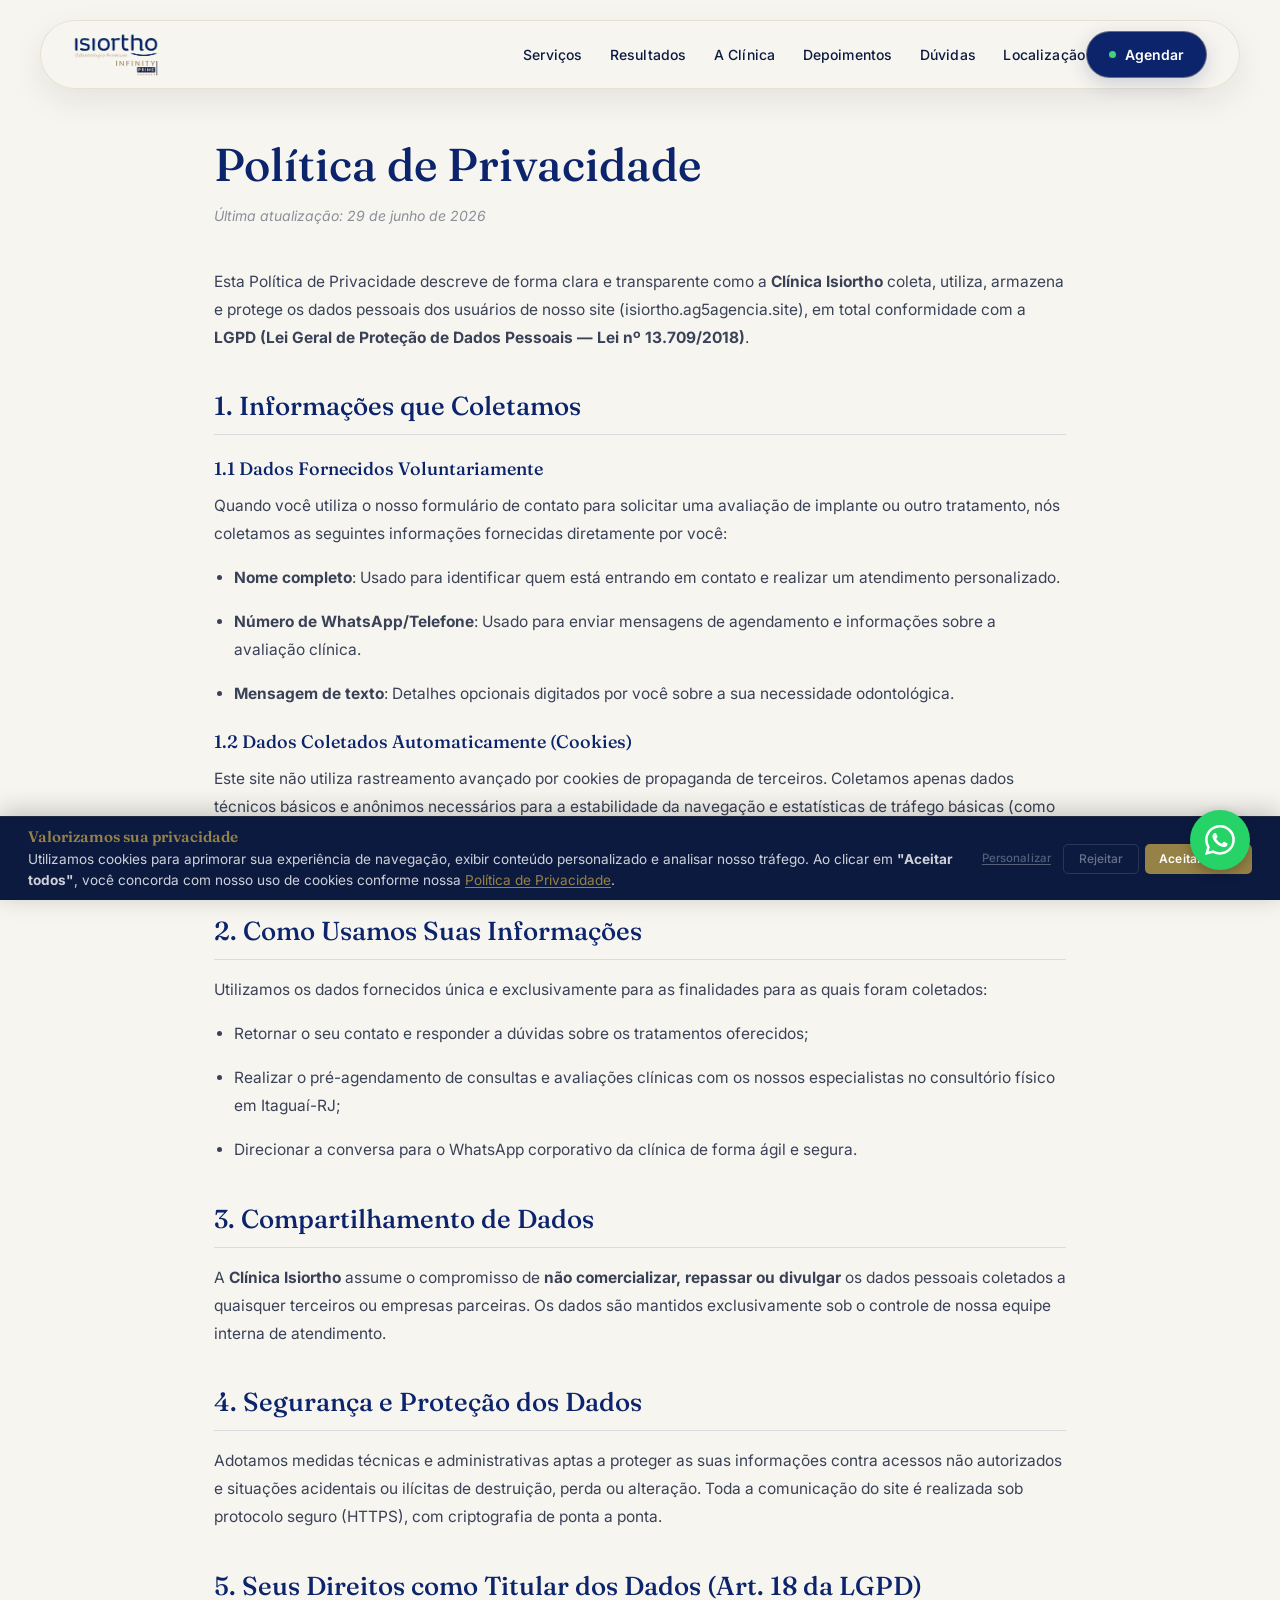
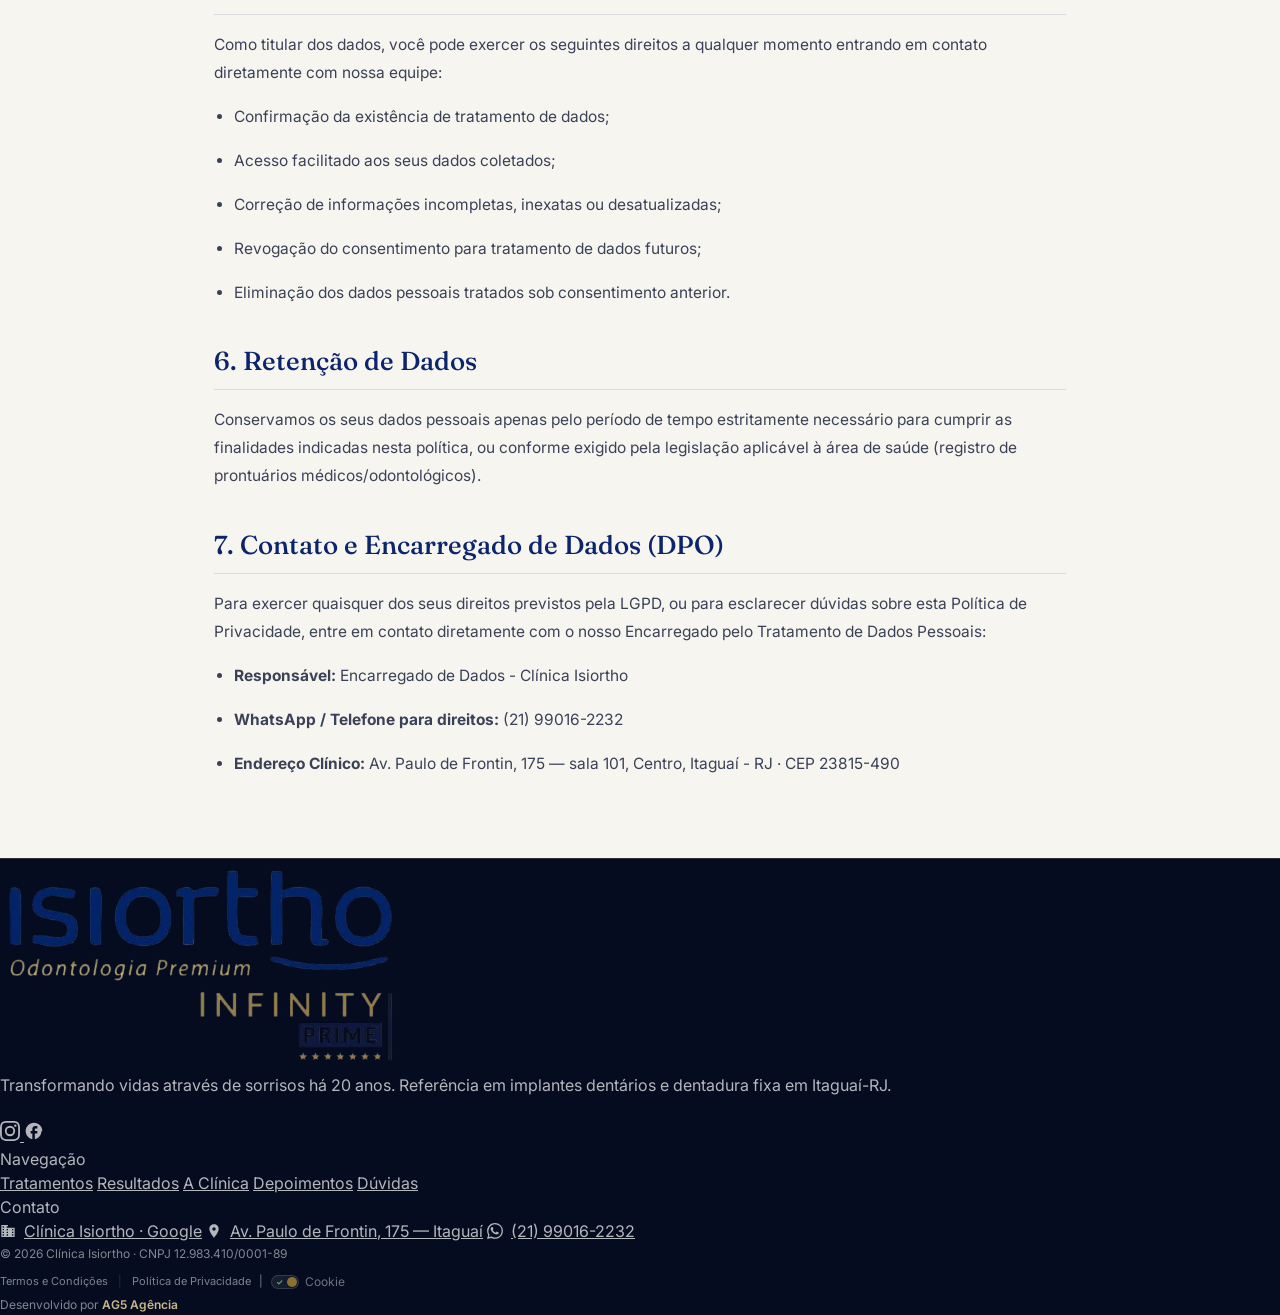
==== commit 046091a7: "feat: add prosthetic case study, update video assets to CDN, and update domain references in legal d" ====
--- a/politica-de-privacidade.html
+++ b/politica-de-privacidade.html
@@ -11,6 +11,72 @@
   <link href="https://fonts.googleapis.com/css2?family=Fraunces:ital,opsz,wght@0,9..144,400;0,9..144,500;0,9..144,600;0,9..144,700;1,9..144,400;1,9..144,500&family=Inter:wght@400;500;600;700&display=swap" rel="stylesheet">
   <link rel="stylesheet" href="style.css">
   <link rel="stylesheet" href="cookie-banner.css">
+
+  <!-- ===== CANONICAL & SEO ===== -->
+  <link rel="canonical" href="https://isiortho.ag5agencia.site/politica-de-privacidade.html">
+  <meta name="robots" content="index, follow">
+
+  <!-- ===== OPEN GRAPH ===== -->
+  <meta property="og:title" content="Política de Privacidade - Isiortho Odontologia Premium">
+  <meta property="og:description" content="Diretrizes de privacidade e proteção de dados da Clínica Isiortho, em total conformidade com a LGPD.">
+  <meta property="og:image" content="https://isiortho.ag5agencia.site/Assets/logo-desktop-isiortho.webp">
+  <meta property="og:url" content="https://isiortho.ag5agencia.site/politica-de-privacidade.html">
+  <meta property="og:type" content="article">
+  <meta property="og:locale" content="pt_BR">
+  <meta property="og:site_name" content="Isiortho Odontologia Premium">
+
+  <!-- ===== TWITTER CARDS ===== -->
+  <meta name="twitter:card" content="summary">
+  <meta name="twitter:title" content="Política de Privacidade - Isiortho Odontologia Premium">
+  <meta name="twitter:description" content="Diretrizes de privacidade e proteção de dados da Clínica Isiortho, em total conformidade com a LGPD.">
+
+  <!-- ===== SCHEMA: ARTICLE + ORGANIZATION ===== -->
+  <script type="application/ld+json">
+  {
+    "@context": "https://schema.org",
+    "@graph": [
+      {
+        "@type": "Article",
+        "headline": "Política de Privacidade - Isiortho Odontologia Premium",
+        "description": "Diretrizes de privacidade e proteção de dados da Clínica Isiortho, em total conformidade com a LGPD.",
+        "url": "https://isiortho.ag5agencia.site/politica-de-privacidade.html",
+        "inLanguage": "pt-BR",
+        "datePublished": "2026-06-29",
+        "dateModified": "2026-07-01",
+        "author": {
+          "@type": "Organization",
+          "name": "Isiortho Odontologia Premium",
+          "url": "https://isiortho.ag5agencia.site/"
+        },
+        "publisher": {
+          "@type": "Organization",
+          "name": "Isiortho Odontologia Premium",
+          "logo": {
+            "@type": "ImageObject",
+            "url": "https://isiortho.ag5agencia.site/Assets/logo-desktop-isiortho.webp"
+          }
+        }
+      },
+      {
+        "@type": "BreadcrumbList",
+        "itemListElement": [
+          {
+            "@type": "ListItem",
+            "position": 1,
+            "name": "Início",
+            "item": "https://isiortho.ag5agencia.site/"
+          },
+          {
+            "@type": "ListItem",
+            "position": 2,
+            "name": "Política de Privacidade",
+            "item": "https://isiortho.ag5agencia.site/politica-de-privacidade.html"
+          }
+        ]
+      }
+    ]
+  }
+  </script>
   <style>
     .legal-content {
       max-width: 900px;
@@ -68,6 +134,9 @@
   </style>
 </head>
 <body>
+
+<!-- Skip link for accessibility -->
+<a href="#conteudo-principal" class="skip-link">Pular para o conteúdo principal</a>
 
 <!-- NAVBAR -->
 <header class="nav is-solid-always" id="nav">
@@ -88,10 +157,10 @@
   <a href="https://wa.me/5521990162232?text=Ol%C3%A1%2C%20vim%20atrav%C3%A9s%20do%20site%20e%20gostaria%20de%20uma%20informa%C3%A7%C3%A3o." target="_blank" rel="noopener" class="btn-cta nav__cta"><span class="dot"></span>Agendar</a>
 </header>
 
-<main class="legal-content">
+<main id="conteudo-principal" class="legal-content">
   <h1>Política de Privacidade</h1>
   <p class="update-date">Última atualização: 29 de junho de 2026</p>
-  <p>Esta Política de Privacidade descreve de forma clara e transparente como a <strong>Clínica Isiortho</strong> coleta, utiliza, armazena e protege os dados pessoais dos usuários de nosso site (isiortho.com.br), em total conformidade com a <strong>LGPD (Lei Geral de Proteção de Dados Pessoais — Lei nº 13.709/2018)</strong>.</p>
+  <p>Esta Política de Privacidade descreve de forma clara e transparente como a <strong>Clínica Isiortho</strong> coleta, utiliza, armazena e protege os dados pessoais dos usuários de nosso site (isiortho.ag5agencia.site), em total conformidade com a <strong>LGPD (Lei Geral de Proteção de Dados Pessoais — Lei nº 13.709/2018)</strong>.</p>
 
   <section>
     <h2>1. Informações que Coletamos</h2>
@@ -387,6 +456,4 @@
 <script src="script.js"></script>
 <script src="cookie-banner.js" defer></script>
 </body>
-
-</body>
 </html>
--- a/style.css
+++ b/style.css
@@ -20,6 +20,17 @@
   --sec-y:clamp(72px,9vw,130px);
   --ease:cubic-bezier(.16,1,.3,1);
 }
+
+/* ---------- Skip Link (Accessibility) ---------- */
+.skip-link{
+  position:absolute;top:-40px;left:0;
+  background:var(--navy);color:#fff;
+  padding:8px 16px;font-size:14px;font-weight:600;
+  text-decoration:none;z-index:10001;
+  border-radius:0 0 8px 0;
+  transition:top .3s ease;
+}
+.skip-link:focus{top:0;}
 
 /* ---------- Base ---------- */
 *{box-sizing:border-box;margin:0;padding:0}
@@ -271,21 +282,51 @@
 
 /* ---------- Pain ---------- */
 /* ---------- Pain / Solução — vitrine de resultados ---------- */
-.pain{position:relative;background:var(--navy-d);color:#fff;padding:var(--sec-y) var(--pad-x);overflow:hidden}
+.pain{position:relative;background:radial-gradient(72% 48% at 50% -8%,rgba(150,130,70,.10),transparent 60%),linear-gradient(180deg,#0d1c46 0%,var(--navy-d) 55%,#070f28 100%);color:#fff;padding:var(--sec-y) var(--pad-x);overflow:hidden}
+.pain::before{content:"";position:absolute;left:0;right:0;top:0;height:1px;background:linear-gradient(90deg,transparent,rgba(201,182,140,.4),transparent);pointer-events:none;z-index:1}
 .pain__glow{position:absolute;top:-180px;left:50%;transform:translateX(-50%);width:720px;height:420px;background:radial-gradient(ellipse at center,rgba(150,130,70,.18),transparent 70%);pointer-events:none}
 .pain__inner{position:relative;z-index:1;max-width:1060px;margin:0 auto}
-.pain__head{text-align:center;max-width:780px;margin:0 auto clamp(40px,5vw,62px)}
-.pain__head .eyebrow{justify-content:center}
-.pain__title{font-family:var(--font-title);font-weight:500;font-size:clamp(28px,3.6vw,48px);line-height:1.14;letter-spacing:-.01em;margin-bottom:20px}
+/* Grid de duas colunas: texto | imagens */
+.pain__grid{max-width:1200px;display:grid;grid-template-columns:0.82fr 1.18fr;gap:clamp(32px,5vw,72px);align-items:center}
+.pain__text{max-width:480px}
+.pain__title{font-family:var(--font-title);font-weight:500;font-size:clamp(28px,3.4vw,46px);line-height:1.14;letter-spacing:-.01em;margin:0 0 18px}
 .pain__title em{color:var(--champ)}
-.pain__lead{font-size:clamp(16px,1.3vw,18px);line-height:1.65;color:rgba(255,255,255,.78);max-width:58ch;margin:0 auto}
-
-.pain__results{display:grid;grid-template-columns:1fr 1fr;gap:clamp(20px,2.5vw,30px);max-width:840px;margin:0 auto}
+.pain__lead{font-size:clamp(15.5px,1.2vw,17px);line-height:1.7;color:rgba(255,255,255,.78);max-width:46ch}
+
+/* Palco: uma imagem sobre a outra; a de trás espia embaixo à esquerda */
+.pain__showcase{position:relative;width:100%;max-width:420px;margin-left:auto}
+.pain__showcase-glow{position:absolute;z-index:0;top:-8%;left:-4%;right:-4%;height:74%;pointer-events:none;background:radial-gradient(58% 60% at 55% 42%,rgba(150,130,70,.30),transparent 72%);filter:blur(6px)}
+.pain__showcase-ring{position:absolute;z-index:0;top:-6%;right:-8%;width:190px;height:190px;border:1px solid rgba(201,182,140,.28);border-radius:50%;pointer-events:none}
+
+.pain__stack{position:relative;z-index:1;width:100%;aspect-ratio:6/7;cursor:pointer;outline:none}
+.pain__stack:focus-visible{outline:2px solid var(--champ);outline-offset:8px;border-radius:22px}
+.pain__stack .pain__card{position:absolute;width:78%;margin:0;transition:top .6s cubic-bezier(.34,1.28,.5,1),left .6s cubic-bezier(.34,1.28,.5,1),transform .5s var(--ease),opacity .5s var(--ease),filter .5s var(--ease),box-shadow .5s var(--ease);will-change:top,left,transform,opacity}
+/* Card de prótese — maior que os outros, então escala diferenciada */
+.pain__stack .pain__card--protese{transform-origin:center bottom}
+.pain__stack .pain__card--protese.is-front{transform:scale(1.05)}
+.pain__stack .pain__card--protese.is-front:hover{transform:scale(1.065)}
+.pain__stack .pain__card--protese.is-back{transform:scale(.85) rotate(-3deg)}
+.pain__stack .pain__card--protese.is-back:hover{transform:scale(.85) rotate(-3deg)}
+.pain__stack .pain__card--protese.is-hidden{transform:scale(.78) rotate(-5deg)}
+.pain__stack .pain__card.is-front{top:0;left:22%;z-index:3;transform:scale(1);opacity:1;filter:none}
+.pain__stack .pain__card.is-front:hover{transform:scale(1.015)}
+.pain__stack .pain__card.is-back{top:20%;left:0;z-index:2;transform:scale(.94) rotate(-3deg);opacity:.94;filter:brightness(.62) saturate(.9)}
+.pain__stack .pain__card.is-back:hover{transform:scale(.94) rotate(-3deg)}
+.pain__stack .pain__card.is-hidden{top:26%;left:0;z-index:1;transform:scale(.9) rotate(-5deg);opacity:0}
+
+.pain__stack-foot{display:flex;align-items:center;justify-content:space-between;gap:16px;margin-top:22px}
+.pain__stack-hint{display:inline-flex;align-items:center;gap:8px;font-size:12.5px;color:rgba(255,255,255,.6);line-height:1.3}
+.pain__stack-hint svg{width:16px;height:16px;color:var(--champ);flex-shrink:0}
+.pain__dots{display:flex;gap:8px;flex-shrink:0}
+.pain__dots button{width:8px;height:8px;border-radius:50%;border:none;padding:0;background:rgba(255,255,255,.25);cursor:pointer;transition:background .3s ease,width .3s ease,border-radius .3s ease}
+.pain__dots button.is-active{background:linear-gradient(135deg,var(--champ),var(--gold));width:22px;border-radius:4px}
 .result-card{position:relative;background:rgba(255,255,255,.04);border:1px solid rgba(201,182,140,.22);border-radius:20px;overflow:hidden;box-shadow:0 30px 64px rgba(0,0,0,.42);transition:transform .5s var(--ease),box-shadow .5s var(--ease),border-color .4s ease}
-.result-card:hover{transform:translateY(-8px);border-color:rgba(201,182,140,.55);box-shadow:0 46px 84px rgba(0,0,0,.55)}
+.result-card:hover{transform:translateY(-8px);border-color:rgba(201,182,140,.55);box-shadow:0 46px 84px rgba(0,0,0,.55),0 0 42px rgba(150,130,70,.16)}
+.result-card::after{content:"";position:absolute;inset:10px;border:1px solid rgba(201,182,140,.35);border-radius:12px;opacity:0;pointer-events:none;z-index:4;transition:opacity .45s var(--ease)}
+.result-card:hover::after{opacity:1}
 .result-card__media{position:relative;overflow:hidden;aspect-ratio:5/6}
-.result-card__media img{width:100%;height:100%;display:block;object-fit:cover;object-position:left center;filter:saturate(.97) contrast(1.02);transition:filter .5s var(--ease)}
-.result-card:hover .result-card__media img{filter:saturate(1.06) brightness(1.04)}
+.result-card__media img{width:100%;height:100%;display:block;object-fit:cover;object-position:left center;filter:saturate(.97) contrast(1.02);transition:filter .5s var(--ease),transform 1s var(--ease)}
+.result-card:hover .result-card__media img{filter:saturate(1.06) brightness(1.04);transform:scale(1.05)}
 /* véu cinematográfico (topo + base) para legibilidade e acabamento */
 .result-card__media::after{content:"";position:absolute;inset:0;z-index:1;pointer-events:none;background:linear-gradient(180deg,rgba(12,26,64,.5) 0%,rgba(12,26,64,0) 22%,rgba(12,26,64,0) 58%,rgba(12,26,64,.86) 100%)}
 /* divisória dourada com centro vazado (não cobre a logo da marca) */
@@ -298,13 +339,16 @@
 .result-card__cap::before{content:"";flex:0 0 auto;width:22px;height:2px;border-radius:2px;background:linear-gradient(90deg,var(--champ),var(--gold));box-shadow:0 1px 6px rgba(0,0,0,.4)}
 .result-card__name{font-family:var(--font-title);font-size:19px;font-weight:500;color:#fff;line-height:1.2;text-shadow:0 2px 12px rgba(0,0,0,.6)}
 
-.pain__foot{display:flex;align-items:center;justify-content:center;gap:26px;flex-wrap:wrap;margin-top:clamp(36px,4vw,54px)}
-.pain__trust{display:inline-flex;align-items:center;gap:8px;font-size:13.5px;color:rgba(255,255,255,.72)}
-.pain__trust strong{color:#fff;font-weight:700}
-.pain__stars{color:var(--champ);letter-spacing:1.5px}
-
+@media (max-width:900px){
+  .pain__grid{grid-template-columns:1fr;gap:clamp(34px,7vw,52px)}
+  .pain__text{max-width:640px;margin:0 auto;text-align:center}
+  .pain__text .eyebrow{justify-content:center}
+  .pain__text .pain__lead{margin-left:auto;margin-right:auto}
+  .pain__showcase{margin:0 auto}
+}
 @media (max-width:560px){
-  .pain__results{grid-template-columns:1fr;max-width:400px}
+  .pain__showcase{max-width:330px}
+  .pain__stack-foot{flex-direction:column;align-items:center;gap:14px}
 }
 
 /* ---------- Services ---------- */
@@ -671,6 +715,10 @@
 /* Coluna da Imagem na Direita */
 .about__media {
   width: 100%;
+}
+/* Imagem exibida apenas no mobile, entre o título e o texto */
+.about__media-mobile {
+  display: none;
 }
 .about__photo-wrapper {
   position: relative;
@@ -1947,10 +1995,11 @@
   .faq__sidebar {
     position: static;
   }
-  .about__media{order:-1}
-  .about__media {
-    max-width: 440px;
-    margin: 0 auto;
+  .about__media{display:none}
+  .about__media-mobile {
+    display: block;
+    max-width: 420px;
+    margin: 22px auto 26px;
   }
   .about__photo-wrapper {
     padding-left: 0;
@@ -1985,8 +2034,11 @@
   .footer__top{grid-template-columns:1fr}
   .footer__credits{justify-content:flex-start}
   .about__metrics-grid {
-    grid-template-columns: 1fr;
-    gap: 12px;
+    grid-template-columns: repeat(3, 1fr);
+    gap: 10px;
+  }
+  .about__metrics-grid .metric-lbl {
+    font-size: 11px;
   }
   .review-card {
     width: 300px;
@@ -2153,6 +2205,10 @@
   .photo-item {
     aspect-ratio: 4 / 3;
   }
+  /* "Atendimento Clínico": sobe o enquadramento revelando o paciente, sem cortar a cabeça do doutor */
+  .photo-item img[src*="atendimento-paciente"] {
+    object-position: center 20%;
+  }
 }
 
 /* ========================================
@@ -2350,9 +2406,12 @@
   .vi__grid{grid-template-columns:1fr;gap:clamp(28px,6vw,44px)}
   .vi__text{max-width:640px;margin:0 auto;text-align:center}
   .vi__text .eyebrow{justify-content:center}
+  /* cards passam a escalar pela largura da tela (responsivos) */
+  .vi__stage{--vi-w:min(60vw,300px);height:calc(var(--vi-w) * 16 / 9)}
+  .vi-card{width:var(--vi-w);height:auto}
 }
 @media (max-width:600px){
-  .vi__stage{--vi-h:clamp(360px,62vh,460px)}
-  .vi-card.is-prev{transform:translate(-50%,-50%) translateX(-58%) rotateY(16deg) scale(.8)}
-  .vi-card.is-next{transform:translate(-50%,-50%) translateX(58%) rotateY(-16deg) scale(.8)}
-}
+  .vi__stage{--vi-w:min(66vw,260px)}
+  .vi-card.is-prev{transform:translate(-50%,-50%) translateX(-56%) rotateY(15deg) scale(.82)}
+  .vi-card.is-next{transform:translate(-50%,-50%) translateX(56%) rotateY(-15deg) scale(.82)}
+}
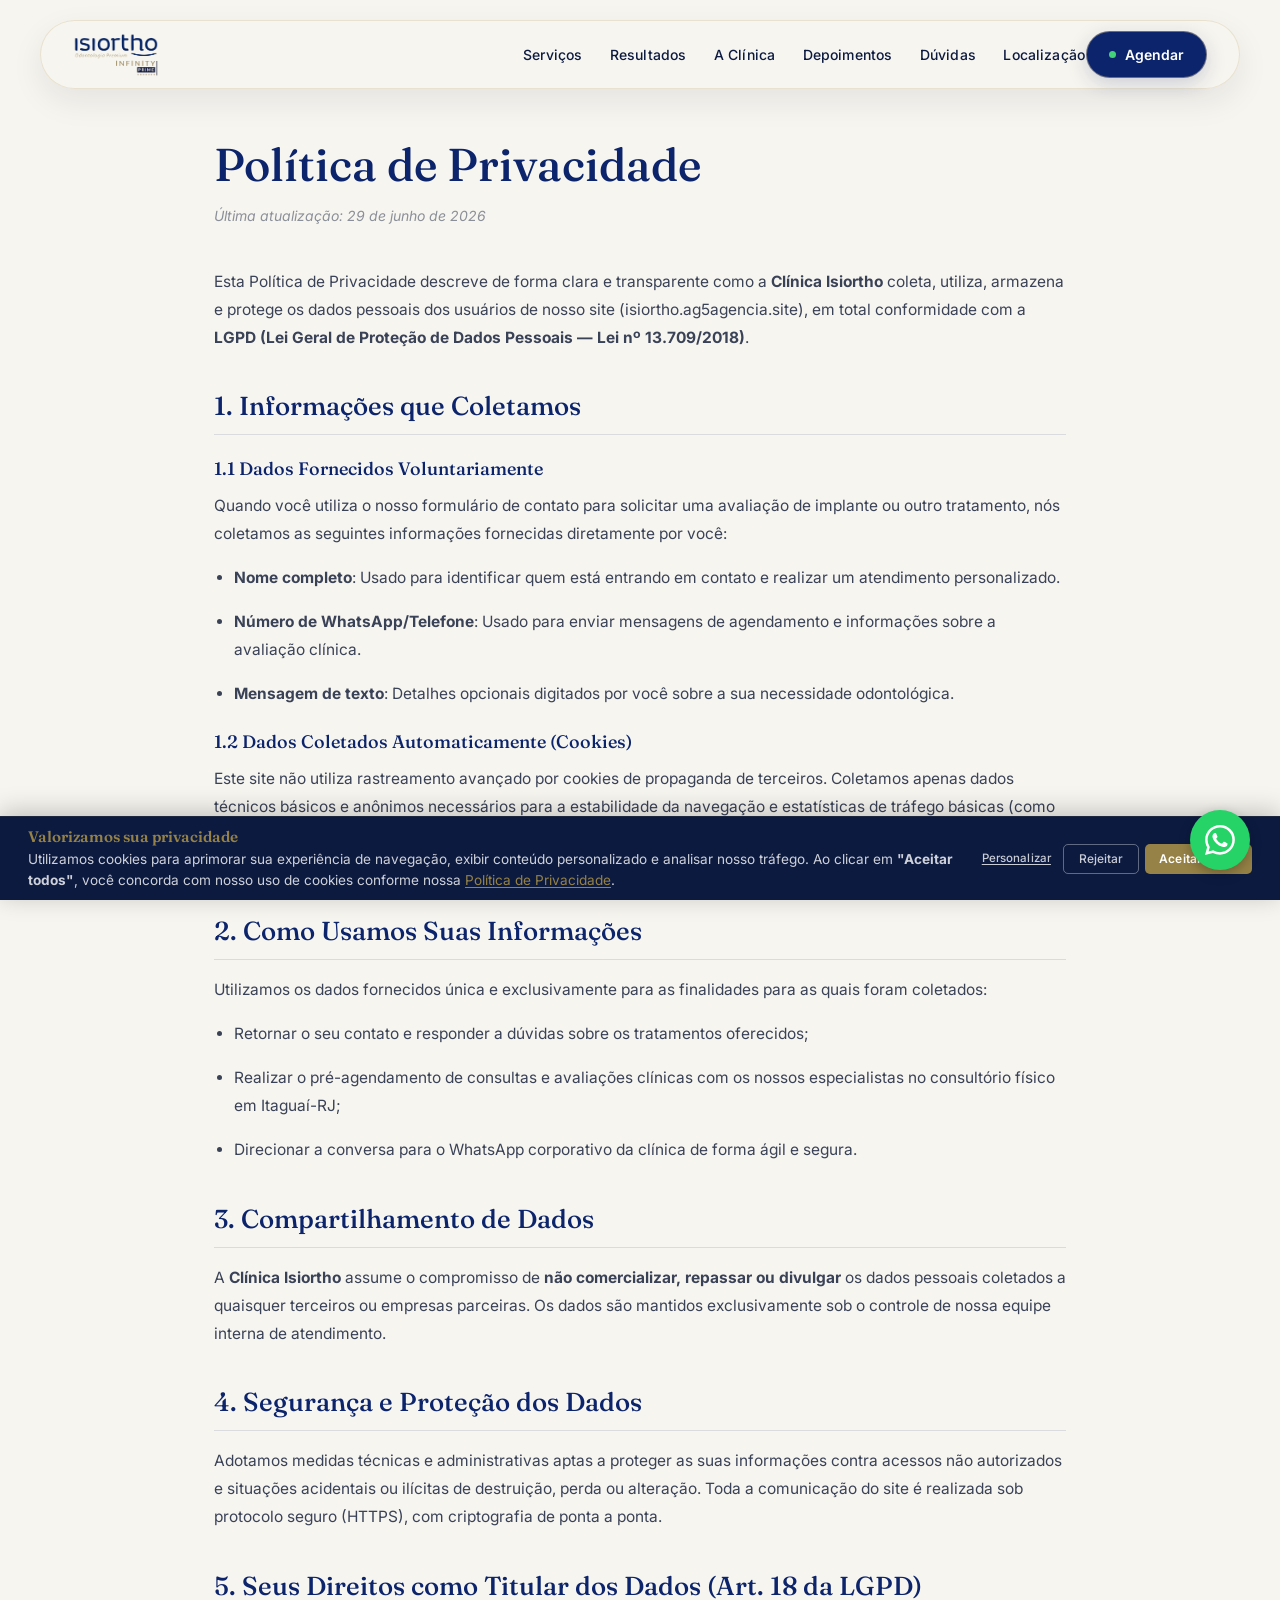
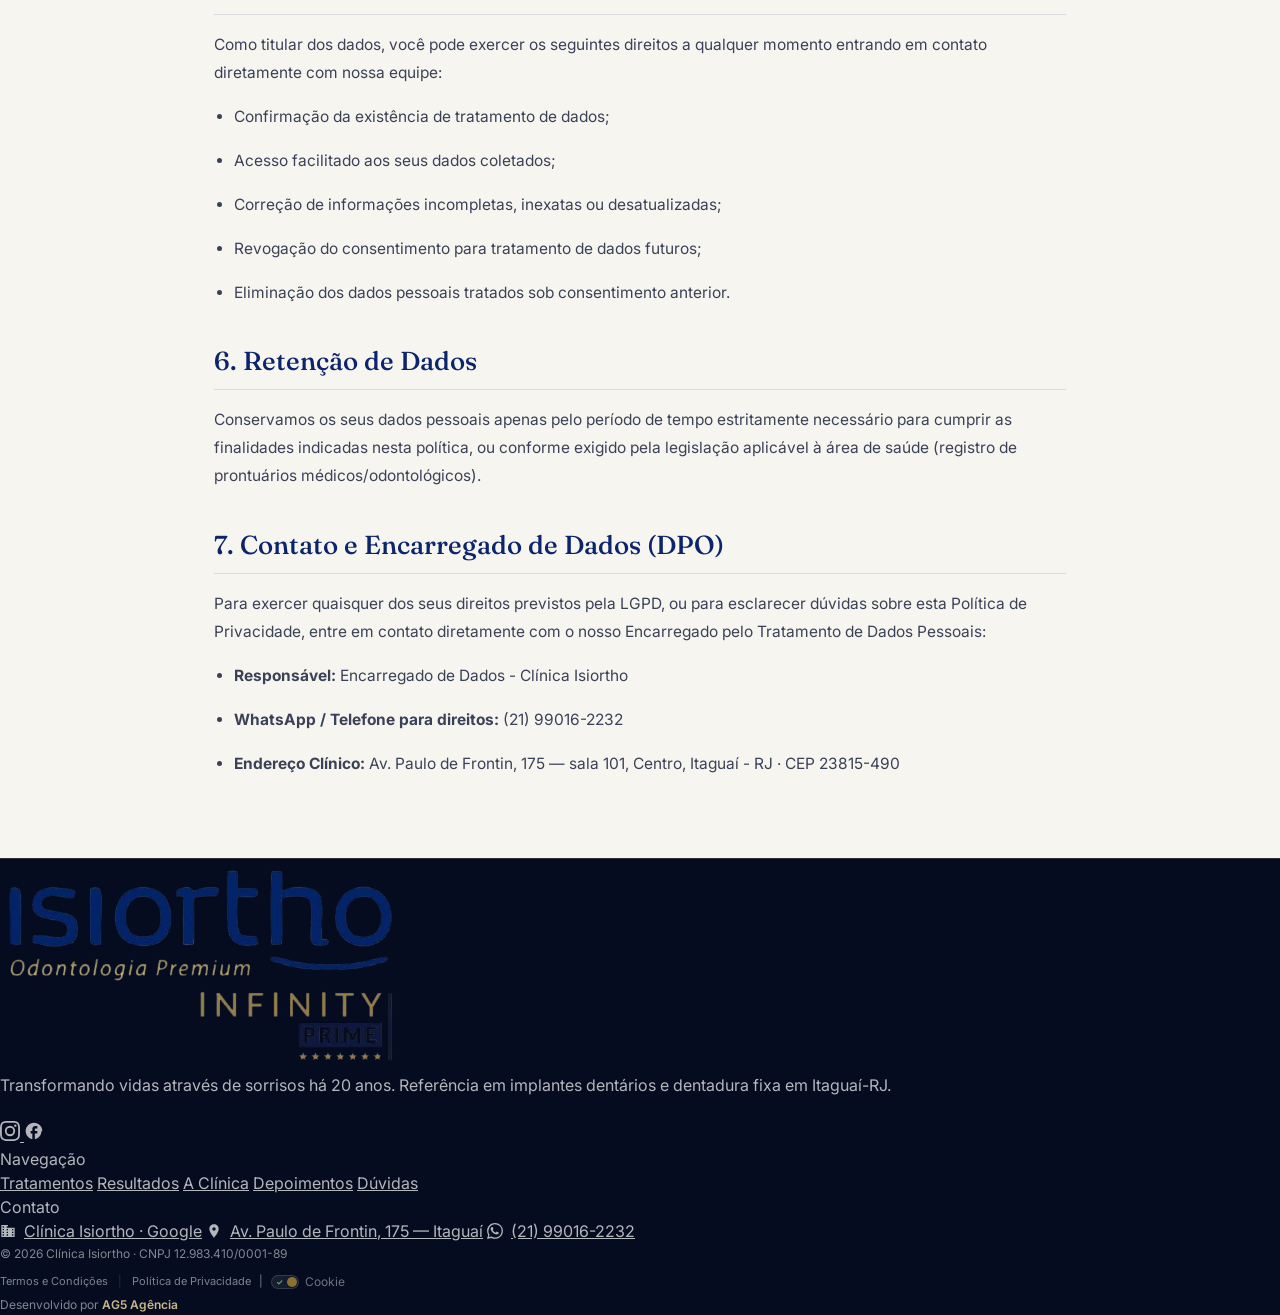
==== commit 3a3f73f8: "refactor: update WhatsApp widget icon, remove status text, and adjust landing page layout responsive" ====
--- a/politica-de-privacidade.html
+++ b/politica-de-privacidade.html
@@ -297,12 +297,11 @@
         <div class="wa-content">
             <div class="wa-header">
                 <div class="wa-avatar-wrapper">
-                    <img src="Assets/logo-mobile-isiortho.webp" alt="Atendimento Isiortho" class="wa-avatar">
+                    <img src="Assets/favicon-isiortho.ico" alt="Atendimento Isiortho" class="wa-avatar">
                     <span class="wa-status-dot"></span>
                 </div>
                 <div class="wa-info">
                     <span class="wa-name">Atendimento Isiortho</span>
-                    <span class="wa-status-text">Online agora</span>
                 </div>
             </div>
 
--- a/style.css
+++ b/style.css
@@ -287,20 +287,20 @@
 .pain__glow{position:absolute;top:-180px;left:50%;transform:translateX(-50%);width:720px;height:420px;background:radial-gradient(ellipse at center,rgba(150,130,70,.18),transparent 70%);pointer-events:none}
 .pain__inner{position:relative;z-index:1;max-width:1060px;margin:0 auto}
 /* Grid de duas colunas: texto | imagens */
-.pain__grid{max-width:1200px;display:grid;grid-template-columns:0.82fr 1.18fr;gap:clamp(32px,5vw,72px);align-items:center}
+.pain__grid{max-width:1240px;display:grid;grid-template-columns:minmax(0,480px) minmax(0,390px);justify-content:center;gap:clamp(64px,8vw,152px);align-items:center}
 .pain__text{max-width:480px}
 .pain__title{font-family:var(--font-title);font-weight:500;font-size:clamp(28px,3.4vw,46px);line-height:1.14;letter-spacing:-.01em;margin:0 0 18px}
 .pain__title em{color:var(--champ)}
 .pain__lead{font-size:clamp(15.5px,1.2vw,17px);line-height:1.7;color:rgba(255,255,255,.78);max-width:46ch}
 
 /* Palco: uma imagem sobre a outra; a de trás espia embaixo à esquerda */
-.pain__showcase{position:relative;width:100%;max-width:420px;margin-left:auto}
+.pain__showcase{position:relative;width:100%;max-width:390px;margin:0 auto}
 .pain__showcase-glow{position:absolute;z-index:0;top:-8%;left:-4%;right:-4%;height:74%;pointer-events:none;background:radial-gradient(58% 60% at 55% 42%,rgba(150,130,70,.30),transparent 72%);filter:blur(6px)}
 .pain__showcase-ring{position:absolute;z-index:0;top:-6%;right:-8%;width:190px;height:190px;border:1px solid rgba(201,182,140,.28);border-radius:50%;pointer-events:none}
 
-.pain__stack{position:relative;z-index:1;width:100%;aspect-ratio:6/7;cursor:pointer;outline:none}
+.pain__stack{position:relative;z-index:1;width:100%;aspect-ratio:5/6.3;cursor:pointer;outline:none}
 .pain__stack:focus-visible{outline:2px solid var(--champ);outline-offset:8px;border-radius:22px}
-.pain__stack .pain__card{position:absolute;width:78%;margin:0;transition:top .6s cubic-bezier(.34,1.28,.5,1),left .6s cubic-bezier(.34,1.28,.5,1),transform .5s var(--ease),opacity .5s var(--ease),filter .5s var(--ease),box-shadow .5s var(--ease);will-change:top,left,transform,opacity}
+.pain__stack .pain__card{position:absolute;width:78%;margin:0;transition:top .55s var(--ease),left .55s var(--ease),transform .55s var(--ease),opacity .45s var(--ease),filter .45s var(--ease),box-shadow .45s var(--ease);will-change:top,left,transform,opacity}
 /* Card de prótese — maior que os outros, então escala diferenciada */
 .pain__stack .pain__card--protese{transform-origin:center bottom}
 .pain__stack .pain__card--protese.is-front{transform:scale(1.05)}
@@ -310,16 +310,19 @@
 .pain__stack .pain__card--protese.is-hidden{transform:scale(.78) rotate(-5deg)}
 .pain__stack .pain__card.is-front{top:0;left:22%;z-index:3;transform:scale(1);opacity:1;filter:none}
 .pain__stack .pain__card.is-front:hover{transform:scale(1.015)}
-.pain__stack .pain__card.is-back{top:20%;left:0;z-index:2;transform:scale(.94) rotate(-3deg);opacity:.94;filter:brightness(.62) saturate(.9)}
+.pain__stack .pain__card.is-back{top:15%;left:0;z-index:2;transform:scale(.94) rotate(-3deg);opacity:.94;filter:brightness(.62) saturate(.9)}
 .pain__stack .pain__card.is-back:hover{transform:scale(.94) rotate(-3deg)}
-.pain__stack .pain__card.is-hidden{top:26%;left:0;z-index:1;transform:scale(.9) rotate(-5deg);opacity:0}
-
-.pain__stack-foot{display:flex;align-items:center;justify-content:space-between;gap:16px;margin-top:22px}
+.pain__stack .pain__card.is-hidden{top:20%;left:0;z-index:1;transform:scale(.9) rotate(-5deg);opacity:0}
+
+.pain__stack-foot{position:relative;z-index:4;display:flex;align-items:center;justify-content:space-between;gap:16px;margin-top:20px}
 .pain__stack-hint{display:inline-flex;align-items:center;gap:8px;font-size:12.5px;color:rgba(255,255,255,.6);line-height:1.3}
 .pain__stack-hint svg{width:16px;height:16px;color:var(--champ);flex-shrink:0}
-.pain__dots{display:flex;gap:8px;flex-shrink:0}
-.pain__dots button{width:8px;height:8px;border-radius:50%;border:none;padding:0;background:rgba(255,255,255,.25);cursor:pointer;transition:background .3s ease,width .3s ease,border-radius .3s ease}
-.pain__dots button.is-active{background:linear-gradient(135deg,var(--champ),var(--gold));width:22px;border-radius:4px}
+.pain__dots{display:flex;align-items:center;gap:6px;flex-shrink:0}
+.pain__dots button{display:flex;align-items:center;justify-content:center;width:20px;height:44px;padding:0;border:none;background:none;cursor:pointer}
+.pain__dots button::before{content:"";display:block;width:9px;height:9px;border-radius:999px;background:rgba(255,255,255,.28);transition:width .45s var(--ease),background-color .45s var(--ease)}
+.pain__dots button:hover::before{background:rgba(255,255,255,.5)}
+.pain__dots button.is-active{width:38px}
+.pain__dots button.is-active::before{width:26px;background:linear-gradient(135deg,var(--champ),var(--gold))}
 .result-card{position:relative;background:rgba(255,255,255,.04);border:1px solid rgba(201,182,140,.22);border-radius:20px;overflow:hidden;box-shadow:0 30px 64px rgba(0,0,0,.42);transition:transform .5s var(--ease),box-shadow .5s var(--ease),border-color .4s ease}
 .result-card:hover{transform:translateY(-8px);border-color:rgba(201,182,140,.55);box-shadow:0 46px 84px rgba(0,0,0,.55),0 0 42px rgba(150,130,70,.16)}
 .result-card::after{content:"";position:absolute;inset:10px;border:1px solid rgba(201,182,140,.35);border-radius:12px;opacity:0;pointer-events:none;z-index:4;transition:opacity .45s var(--ease)}
@@ -335,7 +338,7 @@
 .result-card__ba{position:absolute;z-index:3;display:inline-flex;align-items:center;font-size:10px;font-weight:700;letter-spacing:.16em;text-transform:uppercase;padding:6px 13px;border-radius:999px;backdrop-filter:blur(4px)}
 .result-card__ba--antes{top:16px;left:16px;color:#fff;background:rgba(12,26,64,.5);border:1px solid rgba(255,255,255,.25)}
 .result-card__ba--depois{bottom:16px;right:16px;color:var(--navy-d);background:linear-gradient(135deg,var(--champ),var(--gold));box-shadow:0 8px 22px rgba(150,130,70,.45)}
-.result-card__cap{position:absolute;left:0;bottom:0;z-index:3;display:flex;align-items:center;gap:12px;padding:22px 24px;max-width:78%}
+.result-card__cap{position:relative;z-index:3;display:flex;align-items:center;gap:12px;padding:16px 20px 20px;background:transparent}
 .result-card__cap::before{content:"";flex:0 0 auto;width:22px;height:2px;border-radius:2px;background:linear-gradient(90deg,var(--champ),var(--gold));box-shadow:0 1px 6px rgba(0,0,0,.4)}
 .result-card__name{font-family:var(--font-title);font-size:19px;font-weight:500;color:#fff;line-height:1.2;text-shadow:0 2px 12px rgba(0,0,0,.6)}
 
@@ -726,8 +729,9 @@
 }
 .about__photo-wrapper img {
   width: 100%;
-  aspect-ratio: 4/5;
+  aspect-ratio: 1 / 1;
   object-fit: cover;
+  object-position: center 25%;
   border-radius: 4px;
   box-shadow: 0 20px 48px rgba(12, 26, 64, 0.1);
   border: 1px solid rgba(12, 36, 108, 0.06);
@@ -2001,6 +2005,11 @@
     max-width: 420px;
     margin: 22px auto 26px;
   }
+  .about__media-mobile .about__photo-wrapper img {
+    aspect-ratio: 1 / 1;
+    object-fit: cover;
+    object-position: center 25%;
+  }
   .about__photo-wrapper {
     padding-left: 0;
   }
@@ -2381,9 +2390,12 @@
 .vi-card.is-playing .vi-card__info{transform:translateY(8px);opacity:.85}
 
 /* Dots */
-.vi__dots{display:flex;justify-content:center;gap:8px;margin-top:26px}
-.vi__dots button{width:7px;height:7px;border-radius:50%;background:rgba(255,255,255,.25);border:none;cursor:pointer;transition:background .3s ease,width .3s ease,border-radius .3s ease}
-.vi__dots button.is-active{background:linear-gradient(135deg,var(--champ),var(--gold));width:24px;border-radius:4px}
+.vi__dots{display:flex;align-items:center;justify-content:center;gap:6px;margin-top:26px}
+.vi__dots button{display:flex;align-items:center;justify-content:center;width:20px;height:44px;padding:0;border:none;background:none;cursor:pointer}
+.vi__dots button::before{content:"";display:block;width:9px;height:9px;border-radius:999px;background:rgba(255,255,255,.28);transition:width .45s var(--ease),background-color .45s var(--ease)}
+.vi__dots button:hover::before{background:rgba(255,255,255,.5)}
+.vi__dots button.is-active{width:38px}
+.vi__dots button.is-active::before{width:26px;background:linear-gradient(135deg,var(--champ),var(--gold))}
 
 /* ============ MODAL (Expandir) ============ */
 .vi-modal{position:fixed;inset:0;z-index:10000;display:flex;align-items:center;justify-content:center;padding:clamp(16px,4vw,48px);opacity:0;visibility:hidden;transition:opacity .4s ease,visibility .4s ease}
--- a/cookie-banner.css
+++ b/cookie-banner.css
@@ -168,19 +168,19 @@
 /* Outline — Borda sutil */
 .ck-btn--outline {
     background: transparent;
-    border: 1px solid rgba(255, 255, 255, 0.12);
-    color: rgba(255, 255, 255, 0.38);
+    border: 1px solid rgba(255, 255, 255, 0.35);
+    color: rgba(255, 255, 255, 0.78);
 }
 
 .ck-btn--outline:hover {
-    border-color: rgba(255, 255, 255, 0.28);
-    color: rgba(255, 255, 255, 0.65);
+    border-color: rgba(255, 255, 255, 0.55);
+    color: rgba(255, 255, 255, 0.95);
 }
 
 /* Ghost — Link underline */
 .ck-btn--ghost {
     background: transparent;
-    color: rgba(255, 255, 255, 0.3);
+    color: rgba(255, 255, 255, 0.78);
     border: none;
     padding: 0.38rem 0.4rem;
     text-decoration: underline;
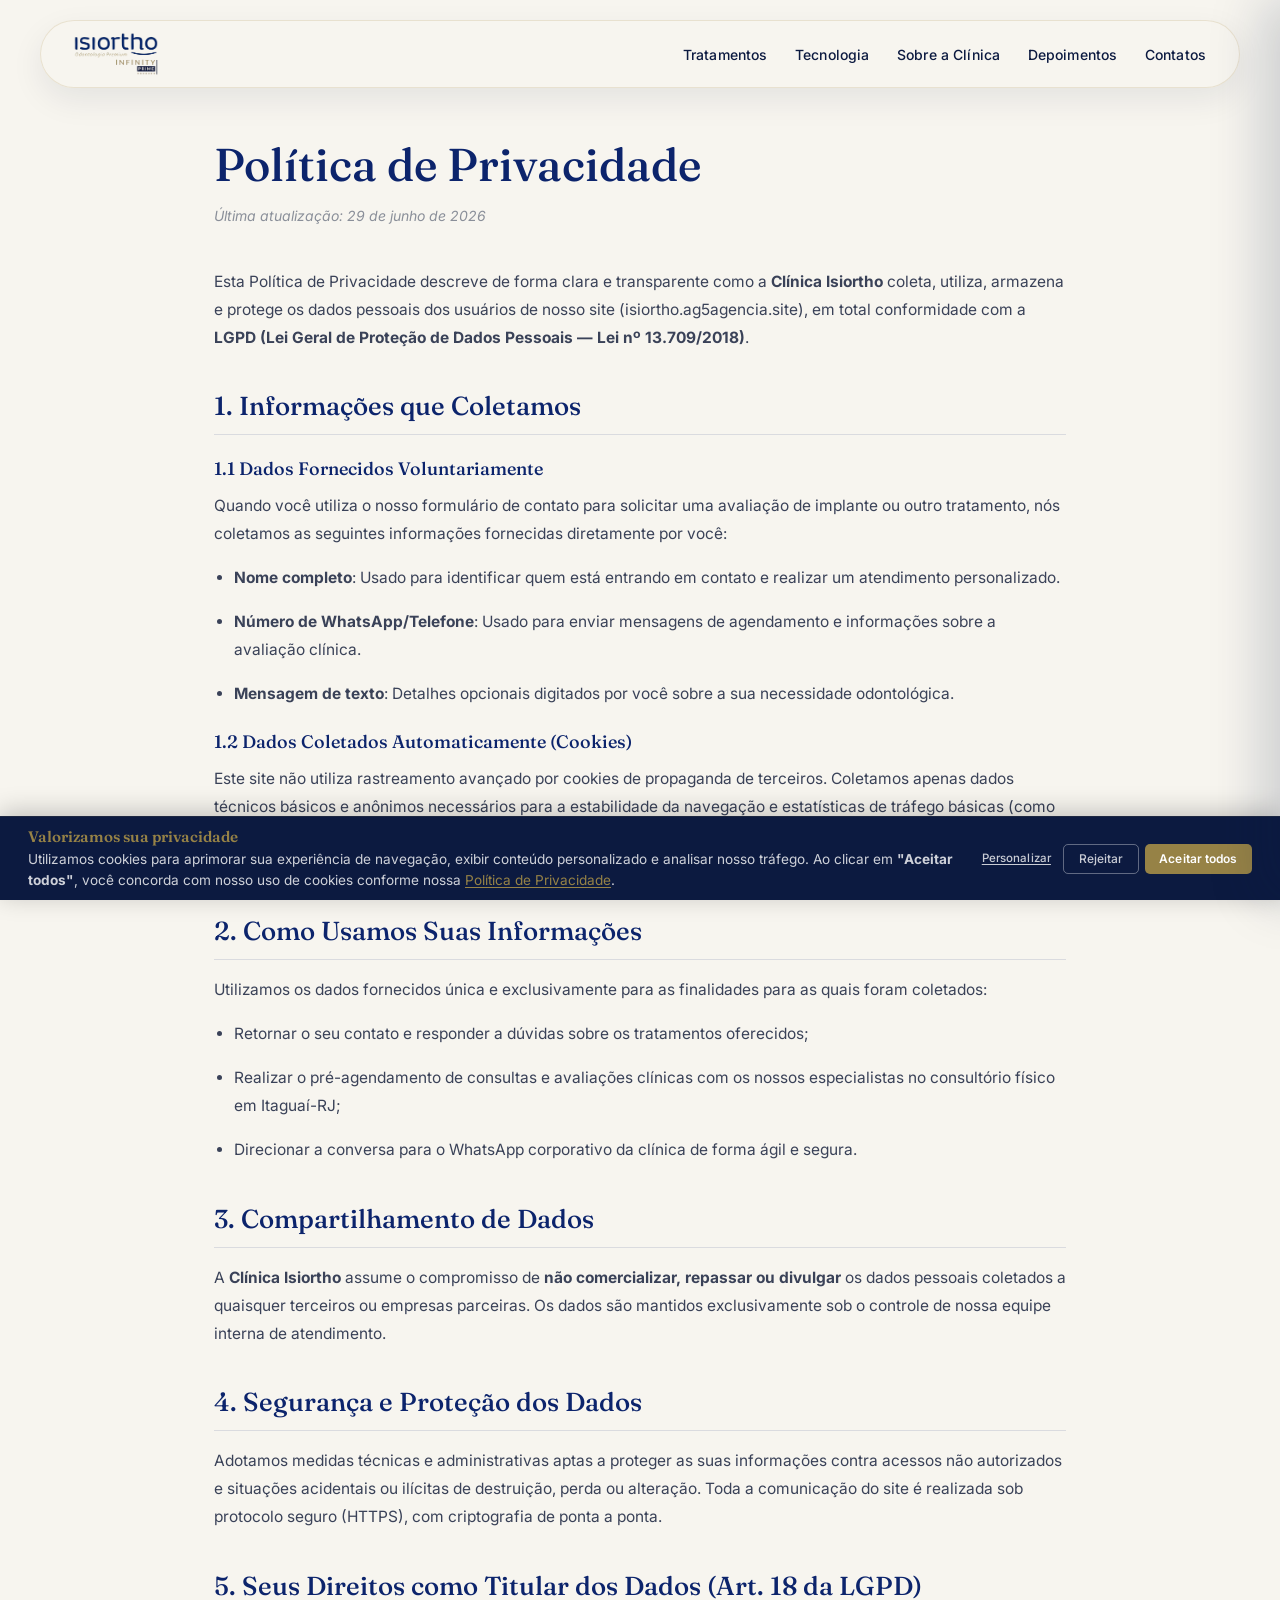
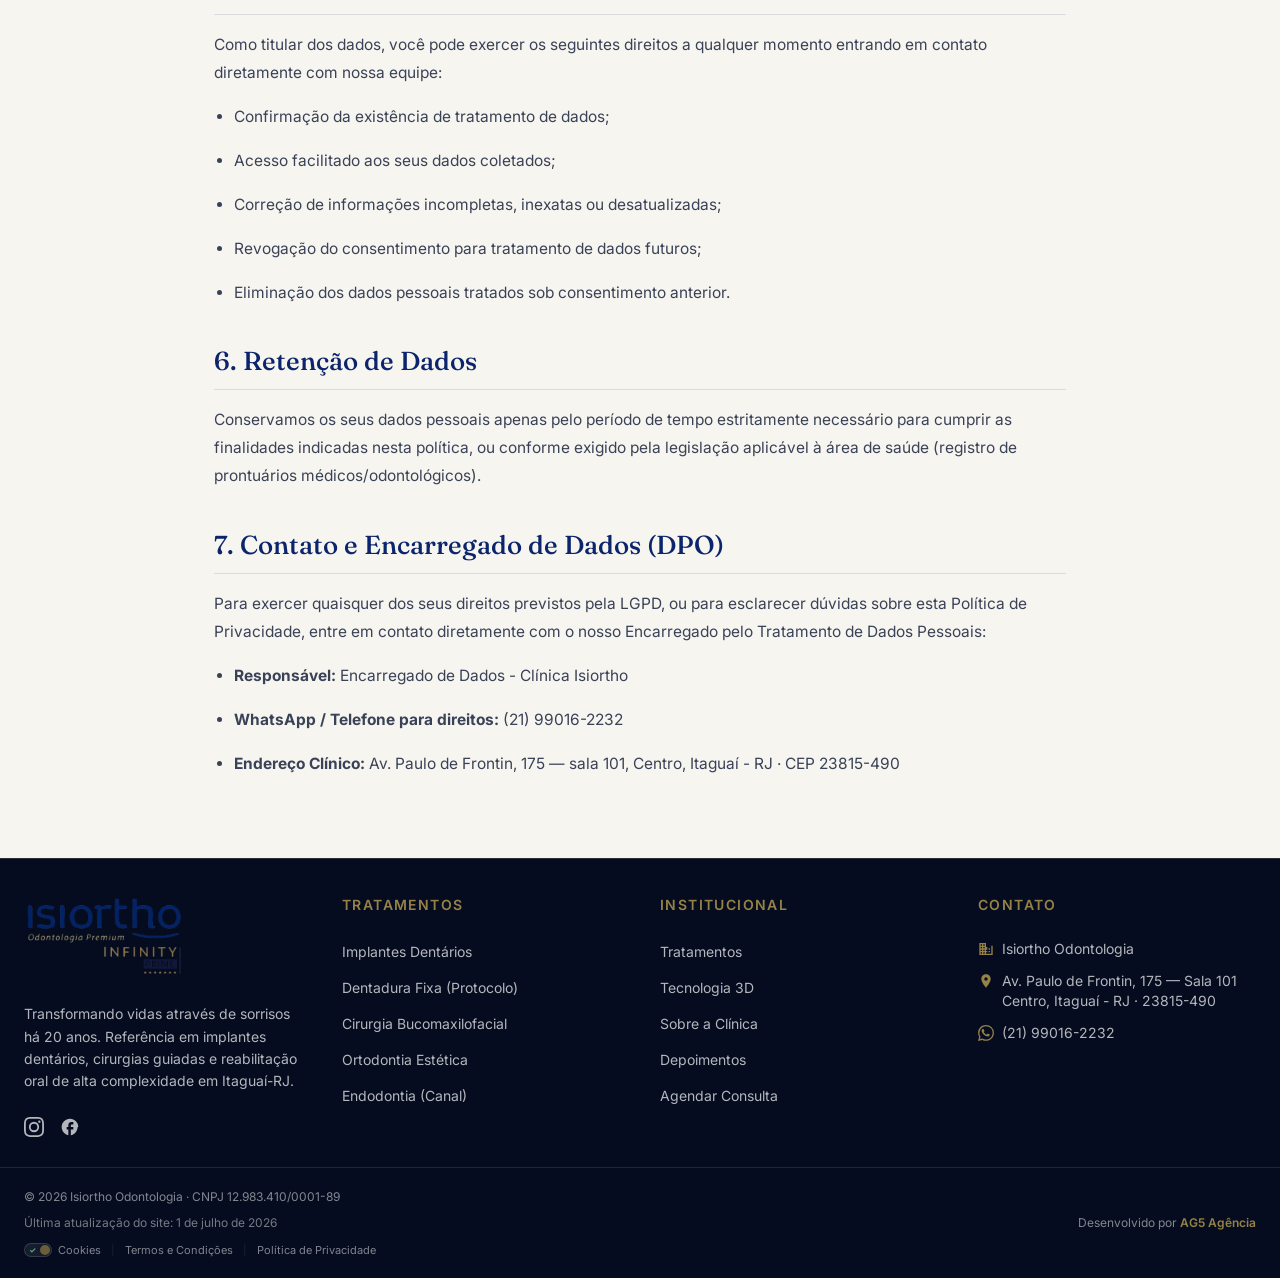
==== commit 8cfb50b6: "feat: aplica skills AG5 (SEO, schema, WhatsApp, rodapé, PageSpeed) e remove Docs internos do repo - " ====
--- a/politica-de-privacidade.html
+++ b/politica-de-privacidade.html
@@ -13,14 +13,14 @@
   <link rel="stylesheet" href="cookie-banner.css">
 
   <!-- ===== CANONICAL & SEO ===== -->
-  <link rel="canonical" href="https://isiortho.ag5agencia.site/politica-de-privacidade.html">
+  <link rel="canonical" href="https://isiortho.ag5agencia.site/politica-de-privacidade">
   <meta name="robots" content="index, follow">
 
   <!-- ===== OPEN GRAPH ===== -->
   <meta property="og:title" content="Política de Privacidade - Isiortho Odontologia Premium">
   <meta property="og:description" content="Diretrizes de privacidade e proteção de dados da Clínica Isiortho, em total conformidade com a LGPD.">
   <meta property="og:image" content="https://isiortho.ag5agencia.site/Assets/logo-desktop-isiortho.webp">
-  <meta property="og:url" content="https://isiortho.ag5agencia.site/politica-de-privacidade.html">
+  <meta property="og:url" content="https://isiortho.ag5agencia.site/politica-de-privacidade">
   <meta property="og:type" content="article">
   <meta property="og:locale" content="pt_BR">
   <meta property="og:site_name" content="Isiortho Odontologia Premium">
@@ -39,7 +39,7 @@
         "@type": "Article",
         "headline": "Política de Privacidade - Isiortho Odontologia Premium",
         "description": "Diretrizes de privacidade e proteção de dados da Clínica Isiortho, em total conformidade com a LGPD.",
-        "url": "https://isiortho.ag5agencia.site/politica-de-privacidade.html",
+        "url": "https://isiortho.ag5agencia.site/politica-de-privacidade",
         "inLanguage": "pt-BR",
         "datePublished": "2026-06-29",
         "dateModified": "2026-07-01",
@@ -70,7 +70,7 @@
             "@type": "ListItem",
             "position": 2,
             "name": "Política de Privacidade",
-            "item": "https://isiortho.ag5agencia.site/politica-de-privacidade.html"
+            "item": "https://isiortho.ag5agencia.site/politica-de-privacidade"
           }
         ]
       }
@@ -140,21 +140,22 @@
 
 <!-- NAVBAR -->
 <header class="nav is-solid-always" id="nav">
-  <a href="index.html" class="nav__logo">
+  <a href="/" class="nav__logo">
     <picture>
       <source media="(max-width: 920px)" srcset="Assets/logo-mobile-isiortho.webp">
-      <img src="Assets/logo-desktop-isiortho.webp" alt="Isiortho Odontologia Premium">
+      <img src="Assets/logo-desktop-isiortho.webp" alt="Isiortho Odontologia Premium" width="200" height="46">
     </picture>
   </a>
-  <nav class="nav__links">
-    <a href="index.html#servicos">Serviços</a>
-    <a href="index.html#galeria">Resultados</a>
-    <a href="index.html#sobre">A Clínica</a>
-    <a href="index.html#depoimentos">Depoimentos</a>
-    <a href="index.html#faq">Dúvidas</a>
-    <a href="index.html#localizacao">Localização</a>
+  <nav class="nav__links" aria-label="Navegação principal">
+    <a href="/#servicos">Tratamentos</a>
+    <a href="/#tecnologia">Tecnologia</a>
+    <a href="/#sobre">Sobre a Clínica</a>
+    <a href="/#depoimentos">Depoimentos</a>
+    <a href="/#contato">Contatos</a>
   </nav>
-  <a href="https://wa.me/5521990162232?text=Ol%C3%A1%2C%20vim%20atrav%C3%A9s%20do%20site%20e%20gostaria%20de%20uma%20informa%C3%A7%C3%A3o." target="_blank" rel="noopener" class="btn-cta nav__cta"><span class="dot"></span>Agendar</a>
+  <button class="nav__burger" id="navBurger" aria-label="Abrir menu" aria-expanded="false" aria-controls="drawer">
+    <span></span><span></span><span></span>
+  </button>
 </header>
 
 <main id="conteudo-principal" class="legal-content">
@@ -226,67 +227,119 @@
 
 <!-- FOOTER -->
 <footer class="footer">
-  <div class="footer__top">
-    <div class="footer__brand">
-      <img src="Assets/logo-desktop-isiortho.webp" alt="Isiortho">
-      <p>Transformando vidas através de sorrisos há 20 anos. Referência em implantes dentários e dentadura fixa em Itaguaí-RJ.</p>
-      <div class="footer__social" style="margin-top: 1.5rem;">
-        <a href="https://www.instagram.com/isiorthoitaguai/" target="_blank" rel="noopener" aria-label="Instagram">
-          <svg viewBox="0 0 24 24" width="20" height="20" fill="currentColor"><path d="M12 2.163c3.204 0 3.584.012 4.85.07 3.252.148 4.771 1.691 4.919 4.919.058 1.265.069 1.645.069 4.849 0 3.205-.012 3.584-.069 4.849-.149 3.225-1.664 4.771-4.919 4.919-1.266.058-1.644.07-4.85.07-3.204 0-3.584-.012-4.849-.07-3.26-.149-4.771-1.699-4.919-4.92-.058-1.265-.07-1.644-.07-4.849 0-3.204.013-3.583.07-4.849.149-3.227 1.664-4.771 4.919-4.919 1.266-.057 1.645-.069 4.849-.069zM12 0C8.741 0 8.333.014 7.053.072 2.695.272.273 2.69.073 7.051.014 8.333 0 8.741 0 12c0 3.259.014 3.668.072 4.948.2 4.358 2.618 6.78 6.98 6.98 1.281.058 1.689.072 4.948.072 3.259 0 3.668-.014 4.948-.072 4.354-.2 6.782-2.618 6.979-6.98.059-1.28.073-1.689.073-4.948 0-3.259-.014-3.667-.072-4.947-.196-4.354-2.617-6.78-6.979-6.98C15.668.014 15.259 0 12 0zm0 5.838a6.162 6.162 0 1 0 0 12.324 6.162 6.162 0 0 0 0-12.324zM12 16a4 4 0 1 1 0-8 4 4 0 0 1 0 8zm6.406-11.845a1.44 1.44 0 1 0 0 2.881 1.44 1.44 0 0 0 0-2.881z"/></svg>
+  <div class="footer-main">
+    <!-- Coluna 1: Marca -->
+    <div class="footer-brand">
+      <img src="Assets/logo-desktop-isiortho.webp" alt="Isiortho Odontologia Premium" class="footer-logo" width="200" height="46">
+      <p class="footer-brand-desc">Transformando vidas através de sorrisos há 20 anos. Referência em implantes dentários, cirurgias guiadas e reabilitação oral de alta complexidade em Itaguaí-RJ.</p>
+      <div class="footer-social">
+        <a href="https://www.instagram.com/isiorthoitaguai/" target="_blank" rel="noopener noreferrer" aria-label="Instagram">
+          <svg viewBox="0 0 24 24" width="20" height="20" fill="currentColor"><path d="M12 2.163c3.204 0 3.584.012 4.85.07 3.252.148 4.771 1.691 4.919 4.919.058 1.265.069 1.645.069 4.849 0 3.205-.012 3.584-.069 4.849-.149 3.225-1.664 4.771-4.919 4.919-1.266.058-1.644.07-4.85.07-3.204 0-3.584-.012-4.849-.07-3.26-.149-4.771-1.699-4.919-4.92-.058-1.265-.07-1.644-.07-4.849 0-3.204.013-3.583.07-4.849.149-3.227 1.664-4.771 4.919-4.919 1.266-.057 1.645-.069 4.849-.069zM12 0C8.741 0 8.333.014 7.053.072 2.695.272.273 2.69.073 7.051C.014 8.333 0 8.741 0 12c0 3.259.014 3.668.072 4.948.2 4.358 2.618 6.78 6.98 6.98 1.281.058 1.689.072 4.948.072 3.259 0 3.668-.014 4.948-.072 4.354-.2 6.782-2.618 6.979-6.98.059-1.28.073-1.689.073-4.948 0-3.259-.014-3.667-.072-4.947-.196-4.354-2.617-6.78-6.979-6.98C15.668.014 15.259 0 12 0zm0 5.838a6.162 6.162 0 1 0 0 12.324 6.162 6.162 0 0 0 0-12.324zM12 16a4 4 0 1 1 0-8 4 4 0 0 1 0 8zm6.406-11.845a1.44 1.44 0 1 0 0 2.881 1.44 1.44 0 0 0 0-2.881z"/></svg>
         </a>
-        <a href="https://web.facebook.com/isiortho/" target="_blank" rel="noopener" aria-label="Facebook">
-          <svg viewBox="0 0 24 24" width="20" height="20" fill="currentColor"><path d="M22 12c0-5.52-4.48-10-10-10S2 6.48 2 12c0 4.84 3.44 8.87 8 9.8V15H8v-3h2V9.5C10 7.57 11.57 6 13.5 6H16v3h-2c-.55 0-1 .45-1 1V12h3v3h-3v6.8c4.56-.93 8-4.96 8-9.8z"/></svg>
+        <a href="https://web.facebook.com/isiortho/" target="_blank" rel="noopener noreferrer" aria-label="Facebook">
+          <svg viewBox="0 0 24 24" width="20" height="20" fill="currentColor"><path d="M22 12c0-5.52-4.48-10-10-10S2 6.48 2 12c0 4.84 3.44 8.87 8 9.8V15H8v-3h2V9.5C10 7.57 11.57 6 13.5 6H16v3h-2c-.55 0-1 .45-1 1v2h3v3h-3v6.95c4.56-.93 8-4.96 8-9.75z"/></svg>
         </a>
       </div>
     </div>
-    <div class="footer__col">
-      <div class="footer__h">Navegação</div>
-      <a href="index.html#servicos">Tratamentos</a>
-      <a href="index.html#galeria">Resultados</a>
-      <a href="index.html#sobre">A Clínica</a>
-      <a href="index.html#depoimentos">Depoimentos</a>
-      <a href="index.html#faq">Dúvidas</a>
-    </div>
-    <div class="footer__col">
-      <div class="footer__h">Contato</div>
-      
-      <a href="https://share.google/BobRHgXNTQCDAgNDg" target="_blank" rel="noopener noreferrer" style="display: inline-flex; align-items: center; gap: 0.5rem;">
-        <svg viewBox="0 0 24 24" width="16" height="16" fill="currentColor" style="flex-shrink:0;"><path d="M12 7V3H2v18h20V7H12zM6 19H4v-2h2v2zm0-4H4v-2h2v2zm0-4H4V9h2v2zm0-4H4V5h2v2zm6 12h-2v-2h2v2zm0-4h-2v-2h2v2zm0-4h-2V9h2v2zm0-4h-2V5h2v2zm8 12h-2v-2h2v2zm0-4h-2v-2h2v2zm0-4h-2V9h2v2z"/></svg>
-        <span>Clínica Isiortho · Google</span>
-      </a>
-      
-      <a href="https://www.google.com/maps?daddr=Av.+Paulo+de+Frontin,+175+-+101+-+Centro,+Itagua%C3%AD+-+RJ,+23815-490" target="_blank" rel="noopener noreferrer" style="display: inline-flex; align-items: center; gap: 0.5rem;">
-        <svg viewBox="0 0 24 24" width="16" height="16" fill="currentColor" style="flex-shrink:0;"><path d="M12 2C8.13 2 5 5.13 5 9c0 5.25 7 13 7 13s7-7.75 7-13c0-3.87-3.13-7-7-7zm0 9.5c-1.38 0-2.5-1.12-2.5-2.5s1.12-2.5 2.5-2.5 2.5 1.12 2.5 2.5-1.12 2.5-2.5 2.5z"/></svg>
-        <span>Av. Paulo de Frontin, 175 — Itaguaí</span>
-      </a>
-      
-      <a href="https://wa.me/5521990162232?text=Ol%C3%A1%2C%20vim%20atrav%C3%A9s%20do%20site%20e%20gostaria%20de%20uma%20informa%C3%A7%C3%A3o." target="_blank" rel="noopener" style="display: inline-flex; align-items: center; gap: 0.5rem;">
-        <svg viewBox="0 0 24 24" width="16" height="16" fill="currentColor" style="flex-shrink:0;"><path d="M.06 24l1.68-6.13A11.86 11.86 0 0 1 .14 11.9C.14 5.34 5.48 0 12.04 0a11.82 11.82 0 0 1 8.4 3.49 11.8 11.8 0 0 1 3.48 8.42c0 6.56-5.34 11.9-11.9 11.9a11.9 11.9 0 0 1-5.68-1.45L.06 24zM6.6 20.13c1.68 1 3.28 1.6 5.43 1.6 5.45 0 9.9-4.43 9.9-9.9a9.9 9.9 0 0 0-16.9-7A9.82 9.82 0 0 0 2.14 11.9c0 2.24.63 3.92 1.7 5.6l-1 3.63 3.76-1zM17.5 14.3c-.07-.12-.27-.2-.56-.34-.3-.15-1.76-.87-2.03-.97-.27-.1-.47-.15-.67.15-.2.3-.77.97-.94 1.16-.17.2-.35.22-.64.07-.3-.15-1.25-.46-2.38-1.47-.88-.78-1.47-1.76-1.65-2.06-.17-.3-.02-.46.13-.6.13-.14.3-.35.45-.52.15-.18.2-.3.3-.5.1-.2.05-.37-.02-.52-.08-.15-.67-1.6-.92-2.2-.24-.58-.49-.5-.67-.5l-.57-.02c-.2 0-.52.07-.8.37-.27.3-1.04 1.02-1.04 2.48s1.07 2.88 1.22 3.08c.15.2 2.1 3.2 5.08 4.49.71.3 1.26.49 1.7.63.71.22 1.36.2 1.87.12.57-.08 1.76-.72 2-1.41.25-.7.25-1.29.18-1.41z"/></svg>
-        <span>(21) 99016-2232</span>
-      </a>
+
+    <!-- Coluna 2: Links Rápidos (Tratamentos) -->
+    <div class="footer-links">
+      <h4>Tratamentos</h4>
+      <ul>
+        <li><a href="/#servicos">Implantes Dentários</a></li>
+        <li><a href="/#servicos">Dentadura Fixa (Protocolo)</a></li>
+        <li><a href="/#servicos">Cirurgia Bucomaxilofacial</a></li>
+        <li><a href="/#servicos">Ortodontia Estética</a></li>
+        <li><a href="/#servicos">Endodontia (Canal)</a></li>
+      </ul>
+    </div>
+
+    <!-- Coluna 3: Links Rápidos (Institucional) -->
+    <div class="footer-links">
+      <h4>Institucional</h4>
+      <ul>
+        <li><a href="/#servicos">Tratamentos</a></li>
+        <li><a href="/#tecnologia">Tecnologia 3D</a></li>
+        <li><a href="/#sobre">Sobre a Clínica</a></li>
+        <li><a href="/#depoimentos">Depoimentos</a></li>
+        <li><a href="/#contato">Agendar Consulta</a></li>
+      </ul>
+    </div>
+
+    <!-- Coluna 4: Contato (Ordem Obrigatória) -->
+    <div class="footer-contact">
+      <h4>Contato</h4>
+      <ul>
+        <!-- 1. Nome da empresa com link clicável -->
+        <li>
+          <a href="https://search.google.com/local/writereview?placeid=ChIJI_O5v4n4mwARbOdi-g7_7yU" target="_blank" rel="noopener noreferrer">
+            <svg viewBox="0 0 24 24" width="16" height="16" fill="currentColor"><path d="M12 7V3H2v18h20V7H12zM6 19H4v-2h2v2zm0-4H4v-2h2v2zm0-4H4V9h2v2zm0-4H4V5h2v2zm4 12H8v-2h2v2zm0-4H8v-2h2v2zm0-4H8V9h2v2zm0-4H8V5h2v2zm10 12h-8v-2h2v-2h-2v-2h2V9h-2V7h8v12zm-2-8h-2v2h2v-2zm0 4h-2v2h2v-2z"/></svg>
+            <span>Isiortho Odontologia</span>
+          </a>
+        </li>
+        <!-- 2. Endereço clicável para Maps -->
+        <li>
+          <a href="https://www.google.com/maps?daddr=Av.+Paulo+de+Frontin,+175+-+101+-+Centro,+Itagua%C3%AD+-+RJ,+23815-490" target="_blank" rel="noopener noreferrer">
+            <svg viewBox="0 0 24 24" width="16" height="16" fill="currentColor"><path d="M12 2C8.13 2 5 5.13 5 9c0 5.25 7 13 7 13s7-7.75 7-13c0-3.87-3.13-7-7-7zm0 9.5c-1.38 0-2.5-1.12-2.5-2.5s1.12-2.5 2.5-2.5 2.5 1.12 2.5 2.5-1.12 2.5-2.5 2.5z"/></svg>
+            <span>Av. Paulo de Frontin, 175 — Sala 101<br>Centro, Itaguaí - RJ · 23815-490</span>
+          </a>
+        </li>
+        <!-- 3. Telefone/WhatsApp com ícone do WhatsApp -->
+        <li>
+          <a href="https://wa.me/5521990162232?text=Ol%C3%A1%2C%20vim%20atrav%C3%A9s%20do%20site%20e%20gostaria%20de%20uma%20informa%C3%A7%C3%A3o." target="_blank" rel="noopener noreferrer">
+            <svg viewBox="0 0 24 24" width="16" height="16" fill="currentColor"><path d="M.06 24l1.68-6.13A11.86 11.86 0 0 1 .14 11.9C.14 5.34 5.48 0 12.04 0a11.82 11.82 0 0 1 8.4 3.49 11.8 11.8 0 0 1 3.48 8.42c0 6.56-5.34 11.9-11.9 11.9a11.9 11.9 0 0 1-5.68-1.45L.06 24zM6.6 20.13c1.68 1 3.28 1.6 5.43 1.6 5.45 0 9.9-4.43 9.9-9.9a9.9 9.9 0 0 0-16.9-7A9.82 9.82 0 0 0 2.14 11.9c0 2.24.63 3.92 1.7 5.6l-1 3.63 3.76-1zM17.5 14.3c-.07-.12-.27-.2-.56-.34-.3-.15-1.76-.87-2.03-.97-.27-.1-.47-.15-.67.15-.2.3-.77.97-.94 1.16-.17.2-.35.22-.64.07-.3-.15-1.25-.46-2.38-1.47-.88-.78-1.47-1.76-1.65-2.06-.17-.3-.02-.46.13-.6.13-.14.3-.35.45-.52.15-.18.2-.3.3-.5.1-.2.05-.37-.02-.52-.08-.15-.67-1.6-.92-2.2-.24-.58-.49-.5-.67-.5l-.57-.02c-.2 0-.52.07-.8.37-.27.3-1.04 1.02-1.04 2.48s1.07 2.88 1.22 3.08c.15.2 2.1 3.2 5.08 4.49.71.3 1.26.49 1.7.63.71.22 1.36.2 1.87.12.57-.08 1.76-.72 2-1.41.25-.7.25-1.29.18-1.41z"/></svg>
+            <span>(21) 99016-2232</span>
+          </a>
+        </li>
+      </ul>
     </div>
   </div>
-  <div class="footer__credits">
-    <div style="display: flex; flex-direction: column; gap: 4px;">
-      <span style="font-size: 0.75rem; color: rgba(255,255,255, 0.5);">&copy; 2026 Clínica Isiortho · CNPJ 12.983.410/0001-89</span>
-      <div class="footer-legal-links">
-        <a href="termos-e-condicoes.html">Termos e Condições</a>
-        <span style="margin: 0 10px; opacity: 0.3;">|</span>
-        <a href="politica-de-privacidade.html">Política de Privacidade</a>
-        <span style="margin: 0 8px;">|</span>
-        <a href="#" id="ck-prefs-link" style="text-decoration:none; color:inherit; display:inline-flex; align-items:center; gap:6px; font-size: 0.75rem; color: rgba(255,255,255,0.6);">
-          <span id="cookie-toggle" style="display:inline-flex; align-items:center; width:28px; height:14px; background:rgba(255,255,255,0.1); border-radius:10px; padding:2px; border:1px solid rgba(255,255,255,0.2); position:relative; font-size:8px; font-weight:bold;">
-            <span style="color:#86EFAC; margin-left:2px;">✓</span>
-            <span style="color:#FCA5A5; margin-left:auto; margin-right:2px;">✕</span>
-            <span id="cookie-toggle-dot" style="position:absolute; left:15px; width:10px; height:10px; background:#C49A3C; border-radius:50%; box-shadow:0 0 5px rgba(0,0,0,0.3); transition:left 0.2s ease;"></span>
-          </span>
-          Cookie
-        </a>
+
+  <div class="footer-bottom">
+    <div class="footer-container">
+      <div class="footer-credits-left">
+        <span class="footer-copyright">&copy; 2026 Isiortho Odontologia · CNPJ 12.983.410/0001-89</span>
+        <span class="footer-last-updated" style="display:block;font-size:12px;color:rgba(255,255,255,0.45);margin-top:4px;">Última atualização do site: 1 de julho de 2026</span>
+        <div class="footer-legal-links">
+          <a href="#" id="ck-prefs-link" style="text-decoration:none; color:inherit; display:inline-flex; align-items:center; gap:6px;">
+            <span id="cookie-toggle" style="display:inline-flex; align-items:center; width:28px; height:14px; background:rgba(255,255,255,0.1); border-radius:10px; padding:2px; border:1px solid rgba(255,255,255,0.2); position:relative; font-size:8px; font-weight:bold;">
+              <span style="color:#86EFAC; margin-left:2px;">✓</span>
+              <span style="color:#FCA5A5; margin-left:auto; margin-right:2px;">✕</span>
+              <span id="cookie-toggle-dot" style="position:absolute; left:15px; width:10px; height:10px; background:var(--gold); border-radius:50%; box-shadow:0 0 5px rgba(0,0,0,0.3); transition:left 0.2s ease;"></span>
+            </span>
+            <span>Cookies</span>
+          </a>
+          <span class="footer-legal-sep">|</span>
+          <a href="/termos-e-condicoes">Termos e Condições</a>
+          <span class="footer-legal-sep">|</span>
+          <a href="/politica-de-privacidade">Política de Privacidade</a>
+        </div>
       </div>
-    </div>
-    <span style="font-size: 0.75rem; color: rgba(255,255,255, 0.5); white-space: nowrap;">Desenvolvido por <a href="https://www.ag5agencia.com.br" target="_blank" rel="noopener" style="color: var(--champ); font-weight: 600; text-decoration: none; transition: opacity 0.2s ease;">AG5 Agência</a></span>
+      <div class="footer-credits-right">
+        <span>Desenvolvido por <a href="https://www.ag5agencia.com.br" target="_blank" rel="noopener noreferrer">AG5 Agência</a></span>
+      </div>
+    </div>
   </div>
 </footer>
+
+<!-- MENU MOBILE (DRAWER) -->
+<div class="drawer-overlay" id="drawerOverlay"></div>
+<aside class="drawer" id="drawer" aria-hidden="true" aria-label="Menu de navegação">
+  <div class="drawer__head">
+    <a href="/" class="drawer__logo-link" id="drawerLogo">
+      <img src="Assets/logo-desktop-isiortho.webp" alt="Isiortho Odontologia Premium" class="drawer__logo" width="200" height="46">
+    </a>
+    <button class="drawer__close" id="drawerClose" aria-label="Fechar menu">&times;</button>
+  </div>
+  <nav class="drawer__links" aria-label="Navegação móvel">
+    <a href="/#servicos">Tratamentos</a>
+    <a href="/#tecnologia">Tecnologia</a>
+    <a href="/#sobre">Sobre a Clínica</a>
+    <a href="/#depoimentos">Depoimentos</a>
+    <a href="/#contato">Contatos</a>
+  </nav>
+  <a href="https://wa.me/5521990162232?text=Ol%C3%A1%2C%20vim%20atrav%C3%A9s%20do%20site%20e%20gostaria%20de%20uma%20informa%C3%A7%C3%A3o." target="_blank" rel="noopener noreferrer" class="btn-cta drawer__cta"><svg class="btn-wa-ic" viewBox="0 0 24 24" fill="currentColor" aria-hidden="true"><path d="M.06 24l1.68-6.13A11.86 11.86 0 0 1 .14 11.9C.14 5.34 5.48 0 12.04 0a11.82 11.82 0 0 1 8.4 3.49 11.8 11.8 0 0 1 3.48 8.42c0 6.56-5.34 11.9-11.9 11.9a11.9 11.9 0 0 1-5.68-1.45L.06 24zM6.6 20.13c1.68 1 3.28 1.6 5.43 1.6 5.45 0 9.9-4.43 9.9-9.9a9.9 9.9 0 0 0-16.9-7A9.82 9.82 0 0 0 2.14 11.9c0 2.24.63 3.92 1.7 5.6l-1 3.63 3.76-1zM17.5 14.3c-.07-.12-.27-.2-.56-.34-.3-.15-1.76-.87-2.03-.97-.27-.1-.47-.15-.67.15-.2.3-.77.97-.94 1.16-.17.2-.35.22-.64.07-.3-.15-1.25-.46-2.38-1.47-.88-.78-1.47-1.76-1.65-2.06-.17-.3-.02-.46.13-.6.13-.14.3-.35.45-.52.15-.18.2-.3.3-.5.1-.2.05-.37-.02-.52-.08-.15-.67-1.6-.92-2.2-.24-.58-.49-.5-.67-.5l-.57-.02c-.2 0-.52.07-.8.37-.27.3-1.04 1.02-1.04 2.48s1.07 2.88 1.22 3.08c.15.2 2.1 3.2 5.08 4.49.71.3 1.26.49 1.7.63.71.22 1.36.2 1.87.12.57-.08 1.76-.72 2-1.41.25-.7.25-1.29.18-1.41z"/></svg>Agendar avaliação</a>
+</aside>
 
 <!-- WhatsApp Premium Experience -->
 <div class="wa-premium-container">
@@ -297,8 +350,7 @@
         <div class="wa-content">
             <div class="wa-header">
                 <div class="wa-avatar-wrapper">
-                    <img src="Assets/favicon-isiortho.ico" alt="Atendimento Isiortho" class="wa-avatar">
-                    <span class="wa-status-dot"></span>
+                    <img src="Assets/avatar-wa-isiortho.webp" alt="Atendimento Isiortho" class="wa-avatar">
                 </div>
                 <div class="wa-info">
                     <span class="wa-name">Atendimento Isiortho</span>
@@ -335,7 +387,7 @@
                 Utilizamos cookies para aprimorar sua experiência de navegação, exibir conteúdo
                 personalizado e analisar nosso tráfego. Ao clicar em <strong>"Aceitar todos"</strong>,
                 você concorda com nosso uso de cookies conforme nossa
-                <a href="politica-de-privacidade.html" class="ck-banner__link">Política de Privacidade</a>.
+                <a href="/politica-de-privacidade" class="ck-banner__link">Política de Privacidade</a>.
             </p>
         </div>
         <div class="ck-banner__actions">
@@ -452,7 +504,8 @@
 
 <button id="ck-prefs-btn" class="ck-prefs-btn" aria-label="Preferências de cookies" style="display:none;">Cookies</button>
 
-<script src="script.js"></script>
+<script src="script.js" defer></script>
 <script src="cookie-banner.js" defer></script>
+<script src="https://control-blog.ag5agencia.site/r.js" data-c="isiortho" defer></script>
 </body>
 </html>
--- a/style.css
+++ b/style.css
@@ -86,6 +86,7 @@
 .btn-arrow:hover{transform:translateY(-3px);box-shadow:0 16px 38px rgba(12,36,108,.3)}
 .btn-arrow:hover .arrow{transform:translateX(6px)}
 .btn-arrow .arrow{display:inline-block;transition:transform .25s var(--ease)}
+.btn-wa-ic{width:19px;height:19px;flex-shrink:0;display:block}
 .btn-arrow--block{width:100%;justify-content:center;border-radius:10px;padding:16px;margin-top:4px}
 
 .link-underline{
@@ -210,8 +211,8 @@
 .hero__emblem-star{position:relative;width:34%;height:34%;color:var(--gold);filter:drop-shadow(0 2px 5px rgba(150,130,70,.4))}
 .hero__title{
   font-family:var(--font-title);font-weight:500;
-  font-size:clamp(36px,4.6vw,60px);line-height:1.05;letter-spacing:-.015em;
-  color:var(--navy);margin-bottom:clamp(16px,2.2vh,24px);max-width:16ch;
+  font-size:clamp(28px,3.4vw,44px);line-height:1.15;letter-spacing:-.01em;
+  color:var(--navy);margin-bottom:clamp(16px,2.2vh,24px);max-width:22ch;
   clip-path:inset(0 0 100% 0);opacity:0;
   transition:clip-path .8s var(--ease),opacity .6s ease;
 }
@@ -351,7 +352,7 @@
 }
 @media (max-width:560px){
   .pain__showcase{max-width:330px}
-  .pain__stack-foot{flex-direction:column;align-items:center;gap:14px}
+  .pain__stack-foot{flex-direction:column;align-items:center;gap:14px;margin-top:60px}
 }
 
 /* ---------- Services ---------- */
@@ -538,9 +539,9 @@
 .tech-chip{position:absolute;z-index:2;display:flex;flex-direction:column;gap:3px;max-width:170px;background:rgba(255,255,255,.92);backdrop-filter:blur(10px);border:1px solid rgba(12,36,108,.08);border-radius:16px;padding:13px 17px;box-shadow:0 20px 44px rgba(12,26,64,.18)}
 .tech-chip strong{font-family:var(--font-title);font-weight:500;font-size:21px;color:var(--navy);line-height:1}
 .tech-chip span{font-size:11.5px;line-height:1.3;color:var(--text);font-weight:500}
-.tech-chip--1{top:13%;left:0;animation:floaty 5s ease-in-out infinite}
-.tech-chip--2{bottom:11%;right:0;animation:floaty 6.5s ease-in-out infinite reverse}
-@keyframes floaty{0%,100%{transform:translateY(0)}50%{transform:translateY(-10px)}}
+.tech-chip--1{top:13%;left:0;animation:floaty 5s ease-in-out infinite;will-change:transform;backface-visibility:hidden}
+.tech-chip--2{bottom:11%;right:0;animation:floaty 6.5s ease-in-out infinite reverse;will-change:transform;backface-visibility:hidden}
+@keyframes floaty{0%,100%{transform:translate3d(0,0,0)}50%{transform:translate3d(0,-10px,0)}}
 .playbtn {
   position: absolute;
   inset: 0;
@@ -839,6 +840,8 @@
   gap: 24px;
   width: max-content;
   animation: scrollReviewsLeft 45s linear infinite;
+  will-change: transform;
+  backface-visibility: hidden;
 }
 
 /* Ajustes de velocidade diferentes para assimetria de luxo */
@@ -856,10 +859,10 @@
 
 @keyframes scrollReviewsLeft {
   from {
-    transform: translateX(0);
+    transform: translate3d(0, 0, 0);
   }
   to {
-    transform: translateX(-50%);
+    transform: translate3d(-50%, 0, 0);
   }
 }
 
@@ -1799,6 +1802,22 @@
     transform: translateY(0) scale(1);
 }
 
+/* Cauda triangular conectando o balão ao botão (obrigatória — padrão AG5 V4) */
+.wa-bubble::before {
+    content: '';
+    position: absolute;
+    bottom: -9px;
+    right: 22px;
+    width: 18px;
+    height: 18px;
+    background: inherit;
+    border-right: 1px solid rgba(37, 211, 102, 0.35);
+    border-bottom: 1px solid rgba(37, 211, 102, 0.35);
+    transform: rotate(45deg);
+    border-bottom-right-radius: 4px;
+    z-index: -1;
+}
+
 /* Cabeçalho do Chat */
 .wa-header {
     display: flex;
@@ -1811,24 +1830,12 @@
 
 .wa-avatar-wrapper { position: relative; }
 .wa-avatar {
-    width: 42px;
-    height: 42px;
-    border-radius: 12px;
+    width: 44px;
+    height: 44px;
+    border-radius: 50%;
     object-fit: cover;
     border: 2px solid #25d366;
     background: #F7F5EF;
-}
-
-.wa-status-dot {
-    position: absolute;
-    bottom: -2px;
-    right: -2px;
-    width: 10px;
-    height: 10px;
-    background: #25d366;
-    border: 2px solid #fff;
-    border-radius: 50%;
-    animation: wa-pulse-green 2s infinite;
 }
 
 .wa-info {
@@ -1840,13 +1847,6 @@
     font-weight: 700;
     color: var(--navy);
     font-size: 14px;
-}
-
-.wa-status-text {
-    font-size: 10px;
-    color: var(--gray);
-    text-transform: uppercase;
-    letter-spacing: 0.5px;
 }
 
 /* Animação de Digitação */
@@ -1883,7 +1883,7 @@
 
 .wa-message-text strong { color: var(--navy); font-weight: 700; }
 
-/* Botão Flutuante (MANTIDO CIRCULAR) */
+/* Botão Flutuante (MANTIDO CIRCULAR) — aparece só ao entrar na 3ª seção */
 .wa-float-btn {
     width: 60px;
     height: 60px;
@@ -1894,9 +1894,18 @@
     align-items: center;
     justify-content: center;
     box-shadow: 0px 4px 12px rgba(0, 0, 0, 0.25);
-    transition: transform 0.3s ease, box-shadow 0.3s ease;
+    transition: opacity 0.6s ease, transform 0.6s cubic-bezier(0.34, 1.56, 0.64, 1), box-shadow 0.3s ease;
     position: relative;
     text-decoration: none;
+    opacity: 0;
+    visibility: hidden;
+    transform: translateY(20px) scale(0.8);
+}
+
+.wa-float-btn.visible {
+    opacity: 1;
+    visibility: visible;
+    transform: translateY(0) scale(1);
 }
 
 .wa-float-btn:hover {
@@ -1949,13 +1958,6 @@
 }
 .wa-close:hover { color: var(--navy); }
 
-/* Animações Auxiliares */
-@keyframes wa-pulse-green {
-    0% { box-shadow: 0 0 0 0 rgba(37, 211, 102, 0.7); }
-    70% { box-shadow: 0 0 0 8px rgba(37, 211, 102, 0); }
-    100% { box-shadow: 0 0 0 0 rgba(37, 211, 102, 0); }
-}
-
 /* Responsivo */
 @media (max-width: 480px) {
     .wa-premium-container { bottom: 20px; right: 20px; }
@@ -1980,9 +1982,9 @@
   .nav__burger{display:flex}
   .hero{grid-template-columns:1fr;min-height:auto}
   .hero__text{padding:104px var(--pad-x) clamp(26px,5vw,38px)}
-  .hero__title{max-width:18ch}
+  .hero__title{max-width:24ch}
   .hero__sub{max-width:54ch}
-  .hero__emblem{top:92px;right:5%;width:80px;height:80px}
+  .hero__emblem{display:none}
   /* reel centralizado logo após o CTA */
   .hero__img{
     margin:0 var(--pad-x) clamp(10px,3vw,20px);
@@ -2040,6 +2042,8 @@
   .counters{grid-template-columns:1fr 1fr}
   .reviews__head,.services__head{flex-direction:column;align-items:flex-start}
   .services__grid{grid-template-columns:1fr}
+  .location__grid{grid-template-columns:1fr}
+  .location__video{display:block;min-height:0;aspect-ratio:4/5}
   .footer__top{grid-template-columns:1fr}
   .footer__credits{justify-content:flex-start}
   .about__metrics-grid {
@@ -2057,9 +2061,13 @@
 }
 
 @media (prefers-reduced-motion:reduce){
-  *{animation-duration:.01ms !important;transition-duration:.01ms !important}
+  *{animation-duration:.01ms !important;animation-iteration-count:1 !important;transition-duration:.01ms !important}
   .reveal{opacity:1;transform:none}
-  .marquee__track{animation:none}
+  .marquee__track,
+  .reviews__marquee-track,
+  .tech-chip--1,
+  .tech-chip--2,
+  .tech-showcase__ring{animation:none !important}
 }
 
 .footer-legal-links{margin-top:6px;font-size:11px;opacity:.7}
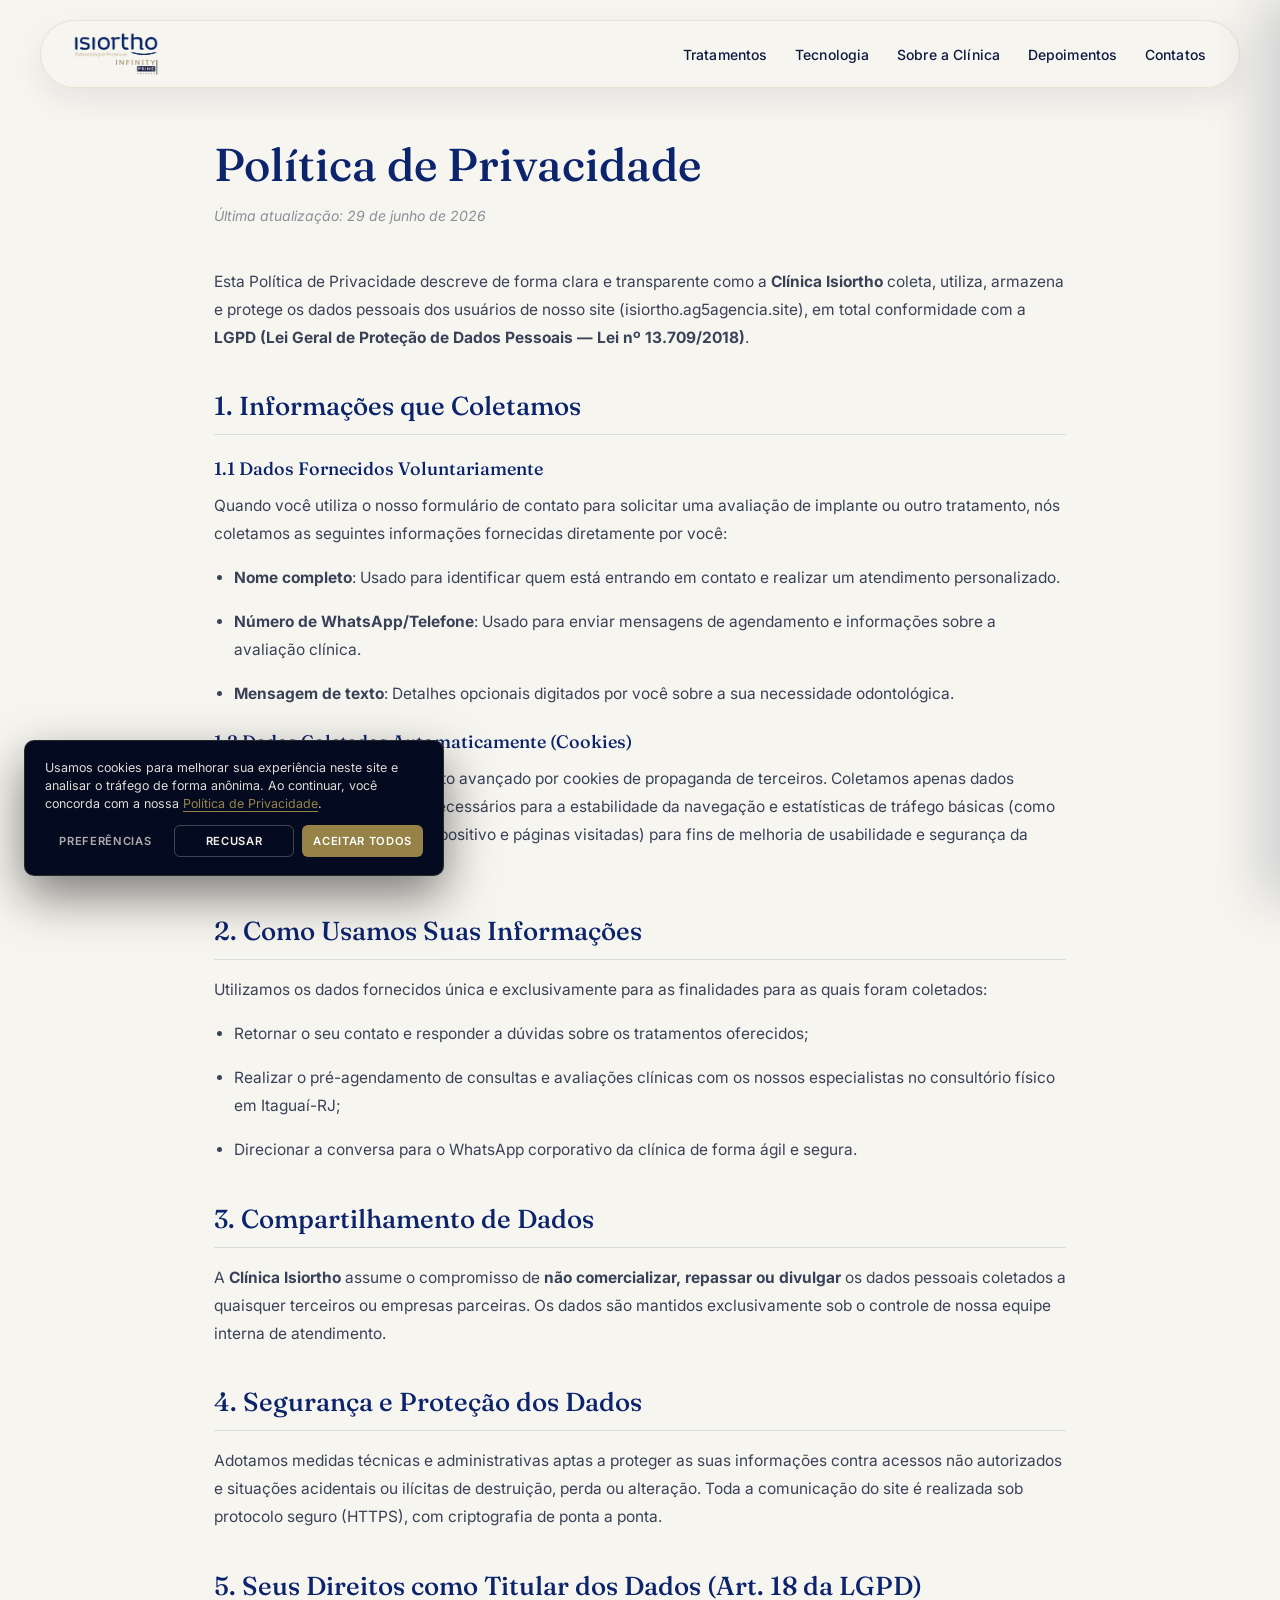
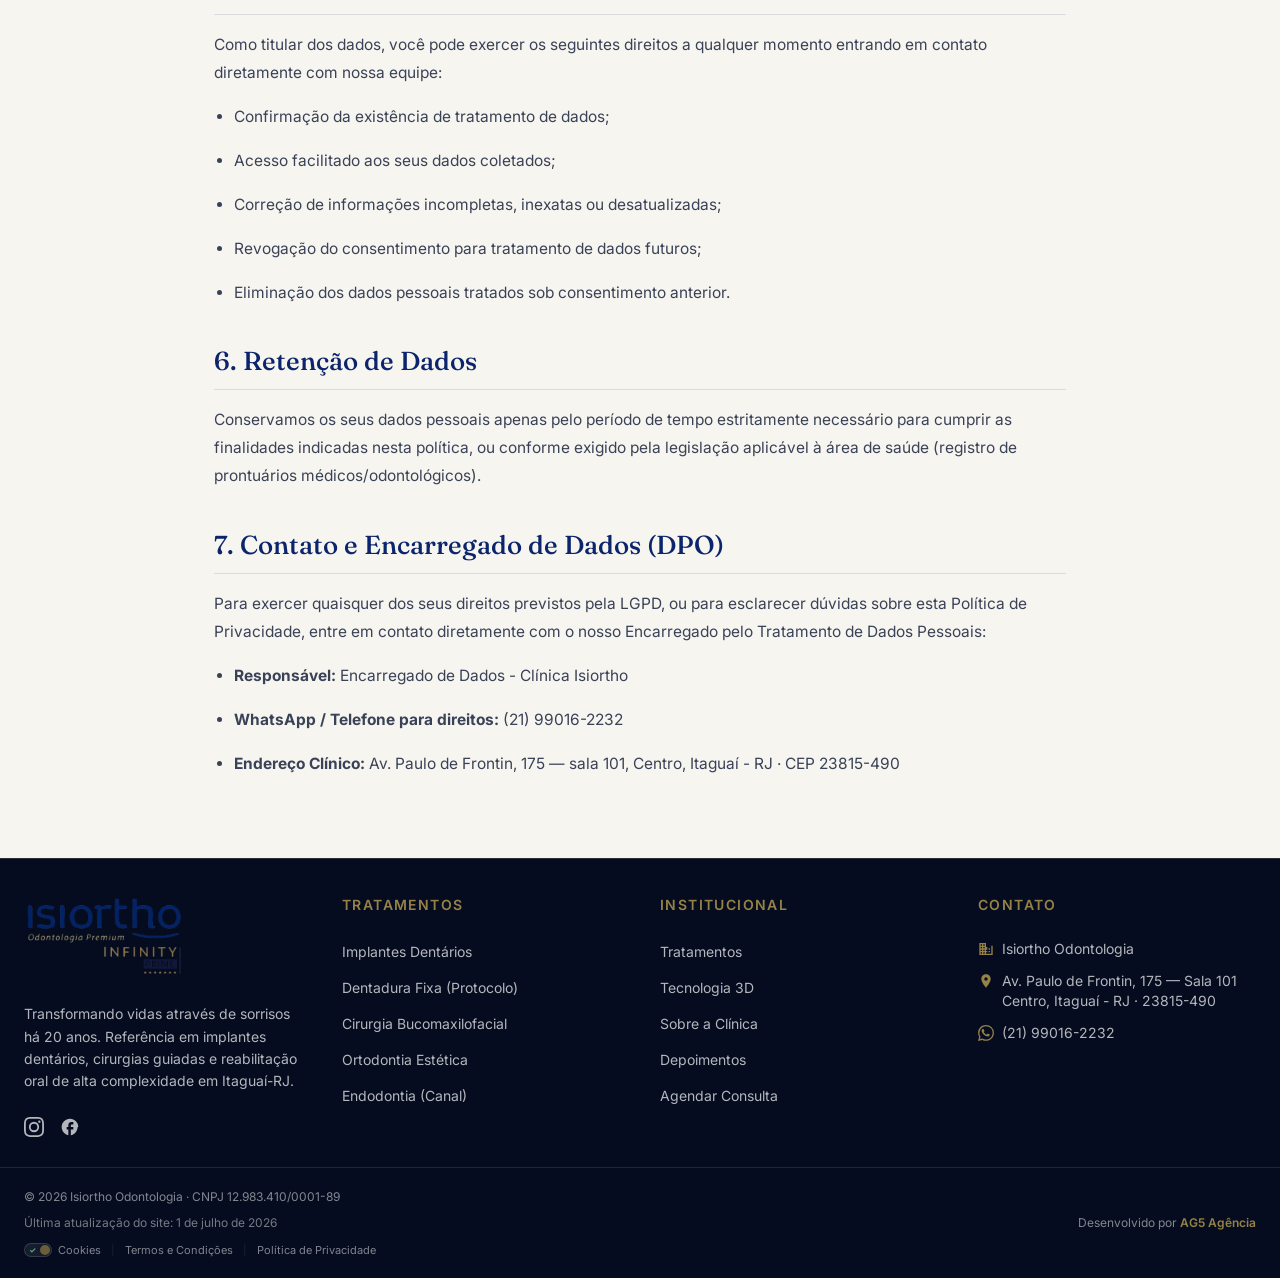
==== commit 5459d0fb: "Migra cookie banner para skill AG5 v3.0.0 Remove titulo do banner (bug de layout) e botao duplicado " ====
--- a/politica-de-privacidade.html
+++ b/politica-de-privacidade.html
@@ -382,18 +382,15 @@
 <div id="ck-banner" class="ck-banner" role="dialog" aria-modal="true" aria-label="Aviso de cookies" aria-live="polite" aria-hidden="true">
     <div class="ck-banner__inner">
         <div class="ck-banner__content">
-            <h2 class="ck-banner__title">Valorizamos sua privacidade</h2>
             <p class="ck-banner__text">
-                Utilizamos cookies para aprimorar sua experiência de navegação, exibir conteúdo
-                personalizado e analisar nosso tráfego. Ao clicar em <strong>"Aceitar todos"</strong>,
-                você concorda com nosso uso de cookies conforme nossa
-                <a href="/politica-de-privacidade" class="ck-banner__link">Política de Privacidade</a>.
+                Usamos cookies para melhorar sua experiência neste site e analisar o tráfego de forma anônima. Ao continuar, você concorda com a nossa
+                <a href="politica-de-privacidade.html" class="ck-banner__link">Política de Privacidade</a>.
             </p>
         </div>
         <div class="ck-banner__actions">
-            <button id="ck-customize" class="ck-btn ck-btn--ghost">Personalizar</button>
-            <button id="ck-reject" class="ck-btn ck-btn--outline">Rejeitar</button>
-            <button id="ck-accept-all" class="ck-btn ck-btn--primary">Aceitar todos</button>
+            <button id="ck-customize" class="ck-btn ck-btn--ghost">Preferências</button>
+            <button id="ck-reject" class="ck-btn ck-btn--outline">Recusar</button>
+            <button id="ck-accept-all" class="ck-btn ck-btn--primary">Aceitar Todos</button>
         </div>
     </div>
 </div>
@@ -494,9 +491,8 @@
         </div>
 
         <div class="ck-modal__footer">
-            <button id="ck-modal-reject" class="ck-btn ck-btn--outline">Rejeitar</button>
             <button id="ck-modal-save" class="ck-btn ck-btn--ghost">Salvar Preferências</button>
-            <button id="ck-modal-accept-all" class="ck-btn ck-btn--primary">Aceitar todos</button>
+            <button id="ck-modal-accept-all" class="ck-btn ck-btn--primary">Aceitar Todos</button>
         </div>
 
     </div>
--- a/cookie-banner.css
+++ b/cookie-banner.css
@@ -1,78 +1,46 @@
-/* ==========================================================
-   COOKIE BANNER UNIVERSAL — Skill Profissional (Versão AG5)
-   Versão: 2.1.0
-   Compatível com: Qualquer site HTML/CSS/JS
-   Sem dependências externas
-   ========================================================== */
-
 :root {
-    /* ── Cores principais (sincronizadas à identidade Isiortho) ── */
-    --ck-bg: #0C1A40;
-    /* Marinho escuro premium (--navy-d do site) */
-    --ck-accent: #968246;
-    /* Dourado oficial Isiortho (--gold do site) */
-    --ck-accent-dark: #7d6b39;
-    /* Tom de dourado mais fechado para hover */
-    --ck-accent-rgb: 150, 130, 70;
-    /* RGB correspondente ao #968246 */
-
-    /* ── Fontes da identidade do site ── */
-    --ck-font-body: 'Inter', system-ui, -apple-system, BlinkMacSystemFont, 'Segoe UI', sans-serif;
-    --ck-font-title: 'Fraunces', Georgia, serif;
-
-    /* ── Texto ── */
-    --ck-text-primary: rgba(255, 255, 255, 0.95);
-    --ck-text-muted: rgba(255, 255, 255, 0.8);
-    /* Contraste aumentado para melhor legibilidade */
-    --ck-text-link: var(--ck-accent);
-
-    /* ── Modal (fundo claro) ── */
-    --ck-modal-bg: #ffffff;
-    --ck-modal-footer-bg: #f8f9fa;
-    --ck-modal-border: rgba(0, 0, 0, 0.1);
-    --ck-modal-text: #1a1a1a;
-    --ck-modal-text-muted: #4a4a4a;
-    /* Escurecido para melhor leitura */
-    --ck-modal-category-name: #111111;
-
-    /* ── Toggle ── */
-    --ck-toggle-off: #d0d5db;
-    --ck-toggle-on: var(--ck-accent);
-
-    /* ── Layout ── */
-    --ck-radius: 12px;
-    --ck-radius-sm: 5px;
-    --ck-max-width: 1280px;
-    --ck-modal-max-width: 520px;
-
-    /* ── Animação ── */
-    --ck-transition: 280ms cubic-bezier(0.4, 0, 0.2, 1);
-    --ck-ease-out: cubic-bezier(0.16, 1, 0.3, 1);
-
-    /* ── Z-index ── */
-    --ck-z-banner: 9000;
-    --ck-z-overlay: 9050;
-    --ck-z-modal: 9100;
-    --ck-z-float: 8999;
+    /* ── Variáveis Customizáveis do Projeto (Flexíveis) ── */
+    --ck-bg: #040b20;                    /* Fundo escuro (Navy escurecido do projeto Isiortho) */
+    --ck-accent: #968246;                /* Tom de destaque (Gold/Dourado da marca) */
+    --ck-accent-dark: #7b6b39;           /* Tom de destaque hover */
+    --ck-accent-rgb: 150, 130, 70;       /* RGB para transparências */
+    --ck-text-light: #f6f1e8;            /* Texto claro principal */
+
+    /* ── Configurações de Layout (Compacto Sandra Back) ── */
+    --ck-radius: 10px;
+    --ck-radius-modal: 12px;
+    --ck-radius-btn: 6px;
+    --ck-banner-max-width: 420px;       /* Largura ultra-compacta */
+    --ck-modal-max-width: 440px;
+
+    /* ── Transições e Z-index ── */
+    --ck-transition: 300ms cubic-bezier(0.2, 0.7, 0.2, 1);
+    --ck-z-banner: 9500;
+    --ck-z-overlay: 9998;
+    --ck-z-modal: 9999;
 }
 
 /* ============================================================
-   BANNER DE ACEITE
+   BANNER DE ACEITE (COMPACTO & ELEGANTE)
    ============================================================ */
 .ck-banner {
     position: fixed;
-    bottom: 0;
-    left: 0;
-    right: 0;
+    bottom: 24px;
+    left: 24px;
+    width: calc(100% - 48px);
+    max-width: var(--ck-banner-max-width);
     z-index: var(--ck-z-banner);
     background: var(--ck-bg);
-    border-top: 1px solid rgba(var(--ck-accent-rgb), 0.12);
-    box-shadow: 0 -4px 24px rgba(0, 0, 0, 0.22);
-    transform: translateY(100%);
-    transition: transform 0.42s var(--ck-ease-out);
-    font-family: var(--ck-font-body);
-    backdrop-filter: blur(10px);
-    -webkit-backdrop-filter: blur(10px);
+    color: var(--ck-text-light);
+    padding: 18px 20px;
+    border-radius: var(--ck-radius);
+    border: 1px solid rgba(var(--ck-accent-rgb), 0.25);
+    box-shadow: 0 20px 50px rgba(0, 0, 0, 0.5);
+    transform: translateY(140%);
+    transition: transform var(--ck-transition);
+    font-family: -apple-system, BlinkMacSystemFont, 'Segoe UI', Roboto, 'Inter', sans-serif;
+    backdrop-filter: blur(12px);
+    -webkit-backdrop-filter: blur(12px);
 }
 
 .ck-banner.ck-banner--visible {
@@ -80,56 +48,45 @@
 }
 
 .ck-banner.ck-banner--hidden {
-    transform: translateY(100%);
+    transform: translateY(140%);
     pointer-events: none;
 }
 
 .ck-banner__inner {
-    max-width: var(--ck-max-width);
-    margin: 0 auto;
-    padding: 10px 28px;
+    display: flex;
+    flex-direction: column;
+    gap: 12px;
+}
+
+.ck-banner__text {
+    font-size: 0.78rem;
+    line-height: 1.45;
+    color: rgba(246, 241, 232, 0.9);
+    margin: 0;
+    text-align: left;
+}
+
+.ck-banner__link {
+    color: var(--ck-accent);
+    text-decoration: underline;
+    text-underline-offset: 3px;
+    transition: color var(--ck-transition);
+}
+
+.ck-banner__actions {
     display: flex;
     align-items: center;
-    gap: 16px;
-}
-
-.ck-banner__content {
+    justify-content: space-between;
+    gap: 8px;
+    width: 100%;
+}
+
+.ck-banner__actions .ck-btn {
     flex: 1;
-    min-width: 0;
-}
-
-.ck-banner__title {
-    font-family: var(--ck-font-title);
-    font-size: 0.95rem;
-    font-weight: 600;
-    color: var(--ck-accent);
-    margin-bottom: 2px;
-    line-height: 1.3;
-}
-
-.ck-banner__text {
-    font-size: 0.85rem;
-    color: var(--ck-text-muted);
-    line-height: 1.5;
-    margin: 0;
-}
-
-.ck-banner__link {
-    color: var(--ck-text-link);
-    text-decoration: underline;
-    text-underline-offset: 2px;
-    transition: color var(--ck-transition);
-}
-
-.ck-banner__link:hover {
-    color: var(--ck-accent);
-}
-
-.ck-banner__actions {
-    display: flex;
-    align-items: center;
-    gap: 6px;
-    flex-shrink: 0;
+    white-space: nowrap;
+    padding: 8px 10px;
+    font-size: 0.7rem;
+    text-align: center;
 }
 
 /* ============================================================
@@ -139,25 +96,21 @@
     display: inline-flex;
     align-items: center;
     justify-content: center;
-    padding: 0.38rem 0.9rem;
+    padding: 9px 16px;
     font-family: inherit;
-    font-size: 0.75rem;
-    font-weight: 500;
-    border-radius: var(--ck-radius-sm);
-    border: none;
+    font-size: 0.72rem;
+    font-weight: 600;
+    letter-spacing: 0.06em;
+    text-transform: uppercase;
+    border-radius: var(--ck-radius-btn);
+    border: 1px solid transparent;
     cursor: pointer;
     transition: all var(--ck-transition);
-    white-space: nowrap;
-    line-height: 1;
-    min-height: 30px;
-    letter-spacing: 0.1px;
-}
-
-/* Primário — Accent */
+}
+
 .ck-btn--primary {
     background: var(--ck-accent);
-    color: #fff;
-    font-weight: 600;
+    color: #ffffff;
 }
 
 .ck-btn--primary:hover {
@@ -165,168 +118,194 @@
     transform: translateY(-1px);
 }
 
-/* Outline — Borda sutil */
 .ck-btn--outline {
     background: transparent;
-    border: 1px solid rgba(255, 255, 255, 0.35);
-    color: rgba(255, 255, 255, 0.78);
+    border-color: rgba(246, 241, 232, 0.25);
+    color: var(--ck-text-light);
 }
 
 .ck-btn--outline:hover {
-    border-color: rgba(255, 255, 255, 0.55);
-    color: rgba(255, 255, 255, 0.95);
-}
-
-/* Ghost — Link underline */
+    border-color: var(--ck-text-light);
+    background: rgba(255, 255, 255, 0.05);
+}
+
 .ck-btn--ghost {
     background: transparent;
-    color: rgba(255, 255, 255, 0.78);
-    border: none;
-    padding: 0.38rem 0.4rem;
-    text-decoration: underline;
-    text-underline-offset: 2px;
-    font-size: 0.72rem;
+    color: rgba(246, 241, 232, 0.7);
+    padding-left: 8px;
+    padding-right: 8px;
+}
+
+.ck-btn--ghost:hover {
+    color: var(--ck-text-light);
 }
 
 /* ============================================================
-   MODAL DE PERSONALIZAÇÃO
+   MODAL DE PREFERÊNCIAS (COMPACTO)
    ============================================================ */
 .ck-modal {
     position: fixed;
-    inset: 0;
+    top: 0;
+    left: 0;
+    width: 100vw;
+    height: 100vh;
     z-index: var(--ck-z-modal);
     display: flex;
     align-items: center;
     justify-content: center;
     padding: 20px;
-    font-family: var(--ck-font-body);
+    opacity: 0;
     pointer-events: none;
-    opacity: 0;
     transition: opacity var(--ck-transition);
+    font-family: -apple-system, BlinkMacSystemFont, 'Segoe UI', Roboto, 'Inter', sans-serif;
 }
 
 .ck-modal.ck-modal--visible {
-    pointer-events: all;
     opacity: 1;
+    pointer-events: auto;
 }
 
 .ck-modal__overlay {
     position: fixed;
-    inset: 0;
-    background: rgba(0, 0, 0, 0.55);
+    top: 0;
+    left: 0;
+    width: 100%;
+    height: 100%;
+    background: rgba(0, 0, 0, 0.65);
+    backdrop-filter: blur(4px);
+    -webkit-backdrop-filter: blur(4px);
     z-index: var(--ck-z-overlay);
-    cursor: pointer;
 }
 
 .ck-modal__box {
     position: relative;
-    z-index: calc(var(--ck-z-modal) + 10);
-    background: var(--ck-modal-bg);
-    border-radius: var(--ck-radius);
-    box-shadow: 0 24px 64px rgba(0, 0, 0, 0.22);
+    z-index: var(--ck-z-modal);
     width: 100%;
     max-width: var(--ck-modal-max-width);
     max-height: 88vh;
+    background: #ffffff;
+    border-radius: var(--ck-radius-modal);
+    box-shadow: 0 25px 60px rgba(0, 0, 0, 0.4);
     display: flex;
     flex-direction: column;
     overflow: hidden;
-    transform: translateY(14px) scale(0.98);
+    transform: scale(0.95);
     transition: transform var(--ck-transition);
-    border-top: 2px solid var(--ck-accent);
 }
 
 .ck-modal.ck-modal--visible .ck-modal__box {
-    transform: translateY(0) scale(1);
+    transform: scale(1);
 }
 
 .ck-modal__header {
+    background: var(--ck-bg);
+    color: var(--ck-text-light);
+    padding: 18px 20px;
     display: flex;
     align-items: center;
     justify-content: space-between;
-    gap: 12px;
-    padding: 14px 18px 11px;
-    border-bottom: 1px solid var(--ck-modal-border);
-    background: var(--ck-bg);
+    border-bottom: 1px solid rgba(255, 255, 255, 0.08);
 }
 
 .ck-modal__title {
-    font-family: var(--ck-font-title);
-    font-size: 0.98rem;
+    font-size: 0.95rem;
     font-weight: 600;
-    color: var(--ck-accent);
     margin: 0;
+    color: var(--ck-text-light);
     line-height: 1.3;
 }
 
 .ck-modal__close {
-    display: flex;
-    align-items: center;
-    justify-content: center;
-    width: 26px;
-    height: 26px;
-    border-radius: 50%;
-    background: rgba(255, 255, 255, 0.08);
-    color: rgba(255, 255, 255, 0.55);
+    background: transparent;
     border: none;
+    color: rgba(255, 255, 255, 0.6);
+    font-size: 1.4rem;
     cursor: pointer;
-    flex-shrink: 0;
-    transition: all var(--ck-transition);
+    line-height: 1;
+    padding: 0 4px;
+    transition: color var(--ck-transition);
+}
+
+.ck-modal__close:hover {
+    color: var(--ck-text-light);
 }
 
 .ck-modal__body {
+    padding: 20px;
+    overflow-y: auto;
+    display: flex;
+    flex-direction: column;
+    gap: 16px;
+    background: #fafafa;
+}
+
+.ck-modal__intro {
+    font-size: 0.8rem;
+    line-height: 1.5;
+    color: #555555;
+    margin: 0 0 6px 0;
+}
+
+/* Categorias */
+.ck-category {
+    background: #ffffff;
+    border: 1px solid #e8e8e8;
+    border-radius: 8px;
+    padding: 14px;
+}
+
+.ck-category__header {
+    display: flex;
+    align-items: flex-start;
+    justify-content: space-between;
+    gap: 14px;
+}
+
+.ck-category__info {
     flex: 1;
-    overflow-y: auto;
-    padding: 14px 18px;
-}
-
-.ck-modal__intro {
-    font-size: 0.9rem;
-    color: var(--ck-modal-text-muted);
-    line-height: 1.6;
-    margin-bottom: 12px;
-    padding-bottom: 10px;
-    border-bottom: 1px solid var(--ck-modal-border);
-}
-
-.ck-category__header {
-    display: flex;
-    align-items: center;
-    justify-content: space-between;
-    gap: 12px;
-    padding: 9px 0;
 }
 
 .ck-category__name {
-    font-size: 0.8rem;
+    font-size: 0.85rem;
+    font-weight: 700;
+    color: #111111;
+    margin: 0 0 4px 0;
+}
+
+.ck-category__desc {
+    font-size: 0.75rem;
+    line-height: 1.4;
+    color: #666666;
+    margin: 0;
+}
+
+.ck-category__badge {
+    font-size: 0.68rem;
     font-weight: 600;
-    color: var(--ck-modal-category-name);
-    margin-bottom: 1px;
-}
-
-.ck-category__desc {
-    font-size: 0.85rem;
-    color: #555;
-    line-height: 1.5;
-    margin: 0;
-}
-
-.ck-category__badge {
-    display: inline-flex;
-    align-items: center;
-    padding: 2px 7px;
-    background: rgba(var(--ck-accent-rgb), 0.1);
-    color: var(--ck-accent-dark);
-    font-size: 0.65rem;
-    font-weight: 600;
-    border-radius: 20px;
-}
-
+    background: #f0f0f0;
+    color: #666666;
+    padding: 4px 8px;
+    border-radius: 4px;
+    white-space: nowrap;
+}
+
+/* Checkbox simples customizado */
+.ck-checkbox {
+    width: 18px;
+    height: 18px;
+    accent-color: var(--ck-accent);
+    cursor: pointer;
+    margin-top: 2px;
+}
+
+/* Toggle switch (usado no modal de preferências quando o HTML usa .ck-toggle) */
 .ck-toggle {
     position: relative;
     display: inline-block;
     width: 34px;
     height: 19px;
     cursor: pointer;
+    flex-shrink: 0;
 }
 
 .ck-toggle input {
@@ -338,7 +317,7 @@
 .ck-toggle__slider {
     position: absolute;
     inset: 0;
-    background: var(--ck-toggle-off);
+    background: #d0d5db;
     border-radius: 20px;
     transition: background var(--ck-transition);
 }
@@ -355,22 +334,31 @@
     transition: transform var(--ck-transition);
 }
 
-.ck-toggle input:checked+.ck-toggle__slider {
-    background: var(--ck-toggle-on);
-}
-
-.ck-toggle input:checked+.ck-toggle__slider::before {
+.ck-toggle input:checked + .ck-toggle__slider {
+    background: var(--ck-accent);
+}
+
+.ck-toggle input:checked + .ck-toggle__slider::before {
     transform: translateX(15px);
 }
 
+/* Footer do Modal */
 .ck-modal__footer {
+    padding: 14px 20px;
+    background: #ffffff;
+    border-top: 1px solid #eeeeee;
     display: flex;
     align-items: center;
     justify-content: flex-end;
-    gap: 7px;
-    padding: 10px 18px;
-    border-top: 1px solid var(--ck-modal-border);
-    background: var(--ck-modal-footer-bg);
+    gap: 10px;
+}
+
+.ck-modal__footer .ck-btn--ghost {
+    color: #666666;
+}
+
+.ck-modal__footer .ck-btn--ghost:hover {
+    color: #111111;
 }
 
 /* ============================================================
@@ -378,56 +366,51 @@
    ============================================================ */
 .ck-toast {
     position: fixed;
-    bottom: 20px;
-    left: 50%;
-    transform: translateX(-50%) translateY(16px);
+    bottom: 24px;
+    right: 24px;
+    z-index: 10000;
     background: var(--ck-bg);
-    color: var(--ck-accent);
+    color: var(--ck-text-light);
+    border: 1px solid rgba(var(--ck-accent-rgb), 0.3);
+    padding: 12px 20px;
+    border-radius: 8px;
     font-size: 0.82rem;
-    font-weight: 600;
-    padding: 8px 18px;
-    border-radius: var(--ck-radius-sm);
-    border: 1px solid rgba(var(--ck-accent-rgb), 0.28);
-    box-shadow: 0 8px 24px rgba(0, 0, 0, 0.25);
-    z-index: 9999;
+    font-weight: 500;
+    box-shadow: 0 10px 30px rgba(0, 0, 0, 0.3);
+    transform: translateY(100px);
     opacity: 0;
-    transition: all 300ms ease;
-    white-space: nowrap;
+    transition: all var(--ck-transition);
+    font-family: -apple-system, BlinkMacSystemFont, 'Segoe UI', Roboto, 'Inter', sans-serif;
 }
 
 .ck-toast.ck-toast--visible {
+    transform: translateY(0);
     opacity: 1;
-    transform: translateX(-50%) translateY(0);
-}
-
-@media (max-width: 767px) {
-    .ck-banner__inner {
-        flex-direction: column;
-        align-items: flex-start;
-        padding: 10px 16px;
+}
+
+/* RESPONSIVO */
+@media (max-width: 580px) {
+    .ck-banner {
+        bottom: 12px;
+        left: 12px;
+        width: calc(100% - 24px);
+        padding: 14px 16px;
     }
 
     .ck-banner__actions {
-        width: 100%;
-        gap: 5px;
+        flex-direction: row !important;
+        gap: 6px;
     }
 
     .ck-banner__actions .ck-btn {
         flex: 1;
+        width: auto !important;
+        padding: 8px 4px;
+        font-size: 0.65rem;
     }
 
-    .ck-modal {
-        align-items: flex-end;
-        padding: 0;
-    }
-
-    .ck-modal__box {
-        max-width: 100%;
-        border-radius: var(--ck-radius) var(--ck-radius) 0 0;
-    }
-
     .ck-modal__footer {
-        flex-direction: column;
+        flex-direction: column-reverse;
     }
 
     .ck-modal__footer .ck-btn {
@@ -435,27 +418,7 @@
     }
 }
 
-/* ========================================
-   COOKIE TOGGLE - Estilo iOS Minimalista
-   ======================================== */
-
-/* Estado ativo (cookies aceitos) - bolinha à direita */
-#cookie-toggle.active #cookie-toggle-dot {
-    left: 15px !important;
-    background: #968246;
-}
-
-/* Estado inativo (cookies rejeitados) - bolinha à esquerda */
-#cookie-toggle.inactive #cookie-toggle-dot {
-    left: 2px !important;
-    background: #888;
-}
-
-/* Hover effect no toggle */
-#ck-prefs-link:hover #cookie-toggle {
-    border-color: rgba(255,255,255,0.4) !important;
-}
-
-#ck-prefs-link:hover #cookie-toggle-dot {
-    box-shadow: 0 0 8px rgba(150, 130, 70, 0.5) !important;
-}+/* Link de preferências de cookies no rodapé */
+#ck-prefs-link:hover {
+    opacity: 1 !important;
+}
